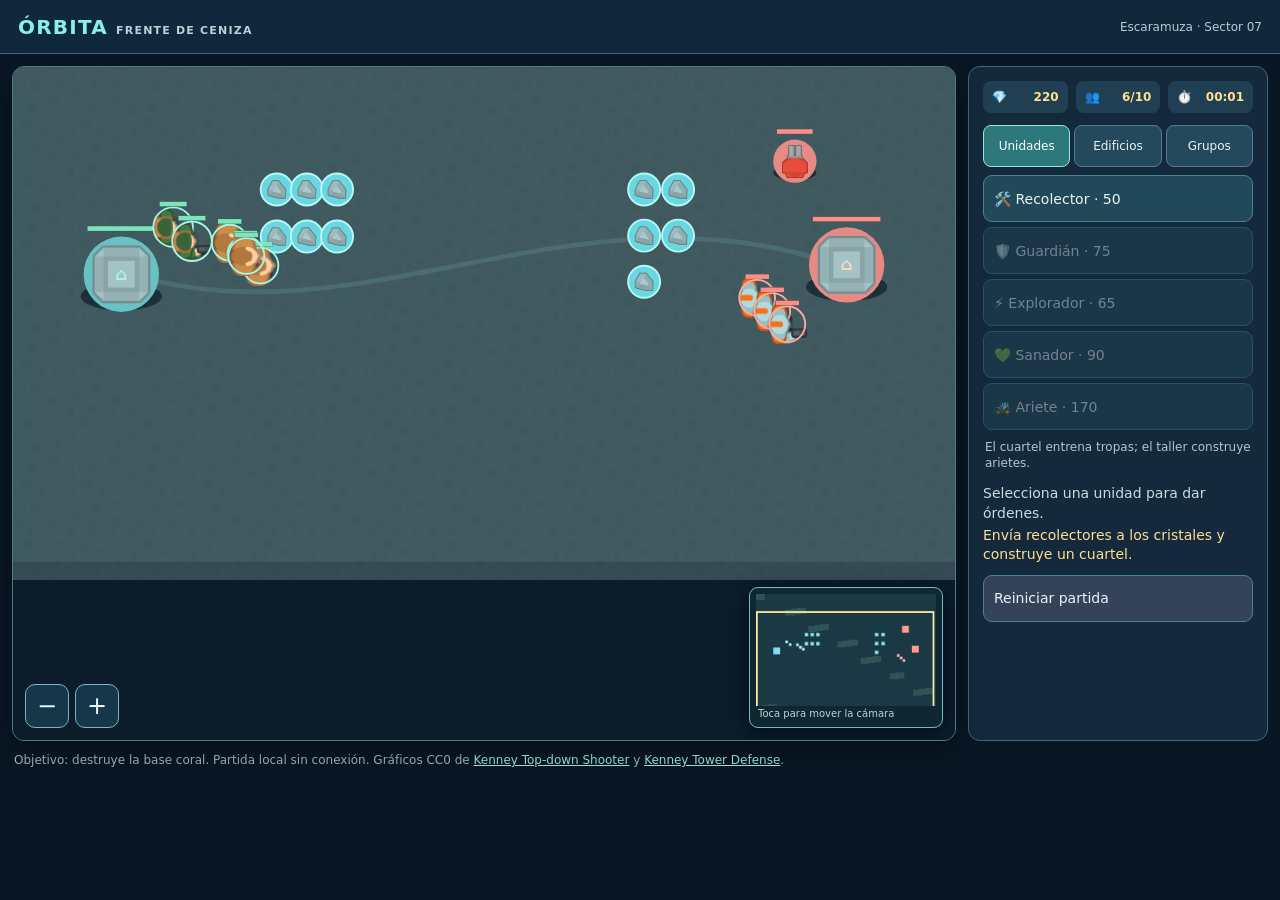
==== index.html @ 6a9ada76 "version 1" ====
<!doctype html>
<html lang="es"><meta charset="utf-8"><meta name="viewport" content="width=device-width,initial-scale=1">
<title>Órbita: frente de ceniza</title>
<style>
:root{--bg:#091725;--panel:#14293c;--line:#45677d;--cyan:#8aefe5;--gold:#f7d484}*{box-sizing:border-box}html,body{margin:0;min-height:100%;background:var(--bg);color:#e8f5f5;font:14px system-ui,sans-serif}button{font:inherit;color:inherit;cursor:pointer}header{height:54px;display:flex;align-items:center;justify-content:space-between;padding:0 18px;background:#10283b;border-bottom:1px solid #45677d}h1{margin:0;font-size:20px;letter-spacing:.06em;color:var(--cyan)}header span{font-size:12px;color:#b5ced4}.layout{display:grid;grid-template-columns:minmax(0,1fr) 300px;gap:12px;max-width:1500px;margin:auto;padding:12px}main{position:relative;min-width:0}.field{position:relative;height:min(75vh,720px);min-height:500px;overflow:hidden;background:#18323e;border:1px solid #52788a;border-radius:12px;box-shadow:0 10px 30px #0005}#game{display:block;width:100%;height:100%;touch-action:none;cursor:crosshair}.mapbar{position:absolute;right:12px;bottom:12px;background:#102735df;border:1px solid #75bac0;border-radius:9px;padding:6px;box-shadow:0 4px 20px #0008}.mapbar span{display:block;font-size:10px;color:#b6d8d8;padding:2px}#minimap{display:block;width:180px;height:112px;touch-action:none;cursor:pointer}.view-controls{position:absolute;left:12px;bottom:12px;display:flex;gap:6px}.view-controls button{width:44px;height:44px;border-radius:10px;background:#183b50db;border:1px solid #75b7c4;font-size:24px;line-height:1}.placement{position:absolute;top:12px;left:12px;right:12px;background:#163c4ae8;border:1px solid #90e7d3;border-radius:10px;padding:12px;display:flex;align-items:center;justify-content:space-between;gap:12px;z-index:2}.placement[hidden]{display:none}.placement button{min-height:42px;padding:0 14px;border-radius:8px;background:#6b3e4b;border:1px solid #e1a9ac}.control-panel{background:var(--panel);border:1px solid var(--line);border-radius:12px;padding:14px;min-width:0}.stats{display:flex;gap:8px}.stat{display:flex;flex:1;justify-content:space-between;gap:5px;background:#203f53;border-radius:8px;padding:9px;font-size:12px}.stat strong{color:#ffdf92}.tabs{display:flex;gap:4px;margin:12px 0 8px}.tabs button{flex:1;min-height:42px;border:1px solid #4d8094;border-radius:8px;background:#25495c;font-size:12px}.tabs button.active{background:#2d787a;color:#fff;border-color:#9ae7d7}.panel-list{display:grid;grid-template-columns:1fr;gap:5px}.panel-list[hidden]{display:none}.panel-list button,.extra-actions button{min-height:47px;text-align:left;border:1px solid #4c8391;border-radius:9px;background:#21495a;padding:8px 10px}.panel-list button:hover,.extra-actions button:hover{background:#326c76}.panel-list button:disabled{opacity:.44}.panel-list p{font-size:12px;color:#acc9d0;margin:4px 2px;line-height:1.35}.extra-actions{margin-top:10px}.extra-actions button{width:100%}#restart{background:#35435a}.readout{min-height:58px;margin-top:9px;color:#c5dce0;line-height:1.4}.readout p{margin:2px 0}#status{color:#ffde95}footer{max-width:1500px;margin:auto;padding:0 14px 18px;color:#9eb8c0;font-size:12px}a{color:#9eeadd}@media(max-width:800px){:root{--deck:clamp(260px,36dvh,320px)}header{height:48px;padding:0 10px}header span{display:none}h1{font-size:17px}.layout{display:block;padding:0}main{height:calc(100dvh - 48px - var(--deck));min-height:270px}.field{height:100%;min-height:0;border-radius:0}.mapbar{right:7px;bottom:7px;padding:3px}#minimap{width:116px;height:72px}.mapbar span{display:none}.view-controls{left:7px;bottom:7px}.view-controls button{width:46px;height:46px}.control-panel{position:fixed;z-index:5;bottom:0;left:0;right:0;height:var(--deck);overflow:auto;overscroll-behavior:contain;border-radius:12px 12px 0 0;padding:9px 10px 18px;box-shadow:0 -8px 26px #0008}.stats{gap:4px}.stat{padding:6px;font-size:11px}.tabs{margin:7px 0}.tabs button{min-height:44px}.panel-list{grid-template-columns:1fr 1fr;gap:5px}.panel-list button{min-height:48px;font-size:12px;padding:5px 7px}.panel-list p{grid-column:1/-1;margin:0}.readout{min-height:0;margin-top:5px;font-size:12px}#selected{display:none}.extra-actions{margin-top:5px}.extra-actions button{min-height:42px}.placement{top:7px;left:7px;right:7px;padding:8px;font-size:12px}footer{padding-bottom:calc(var(--deck) + 12px)}}
</style>
<header><h1>ÓRBITA <small style="font-size:11px;color:#b3d4d9">FRENTE DE CENIZA</small></h1><span>Escaramuza · Sector 07</span></header>
<div class="layout"><main><div class="field" id="field"><canvas id="game" aria-label="Campo de batalla"></canvas><div id="placement" class="placement" hidden><strong id="placementText">Elige una posición</strong><button id="cancelBuild">Cancelar</button></div><div class="mapbar"><canvas id="minimap" width="210" height="130" aria-label="Minimapa interactivo"></canvas><span>Toca para mover la cámara</span></div><div class="view-controls"><button id="zoomOut" aria-label="Alejar vista">−</button><button id="zoomIn" aria-label="Acercar vista">+</button></div></div></main><aside class="control-panel">
<div class="stats"><div class="stat"><span>💎</span><strong id="minerals">0</strong></div><div class="stat"><span>👥</span><strong id="supply">0/0</strong></div><div class="stat"><span>⏱️</span><strong id="clock">00:00</strong></div></div>
<div class="tabs"><button data-tab="units" class="active">Unidades</button><button data-tab="buildings">Edificios</button><button data-tab="groups">Grupos</button></div>
<div id="unitsPanel" class="panel-list"><button id="worker">🛠️ Recolector · 50</button><button id="soldier">🛡️ Guardián · 75</button><button id="scout">⚡ Explorador · 65</button><button id="medic">💚 Sanador · 90</button><button id="tank">🚜 Ariete · 170</button><p>El cuartel entrena tropas; el taller construye arietes.</p></div>
<div id="buildingsPanel" class="panel-list" hidden><button id="depot">📦 Depósito · 125</button><button id="barracks">🏠 Cuartel · 150</button><button id="workshop">⚙️ Taller · 200</button><button id="tower">🎯 Torreta · 140</button><button id="refinery">💎 Refinería · 175</button><p>Elige un edificio, mira la silueta y toca una zona verde del campo para construir.</p></div>
<div id="groupsPanel" class="panel-list" hidden><button id="allCombat">Seleccionar tropas</button><button id="allWorkers">Seleccionar recolectores</button><p id="instructions">Selecciona con clic y da órdenes con clic derecho. Arrastra para seleccionar varias unidades.</p></div>
<div class="readout"><p id="selected">Selecciona una unidad.</p><p id="status"></p></div><div class="extra-actions"><button id="restart">Reiniciar partida</button></div>
</aside></div><footer>Objetivo: destruye la base coral. Partida local sin conexión. Gráficos CC0 de <a href="https://kenney.nl/assets/top-down-shooter">Kenney Top-down Shooter</a> y <a href="https://kenney.nl/assets/tower-defense-top-down">Kenney Tower Defense</a>.</footer>
<script type="application/json" id="sprite-data">{"worker":"[data-uri]","soldier":"[data-uri]","scout":"[data-uri]","medic":"[data-uri]","raider":"[data-uri]","ground":"[data-uri]","ore":"[data-uri]","base":"[data-uri]","depot":"[data-uri]","barracks":"[data-uri]","workshop":"[data-uri]","refinery":"[data-uri]","tower":"[data-uri]","tank":"[data-uri]","towerRed":"[data-uri]"}</script>
<script>
(()=>{'use strict';
const c=document.querySelector('#game'),g=c.getContext('2d'),mini=document.querySelector('#minimap'),mg=mini.getContext('2d'),field=document.querySelector('#field'),W=1000,H=620,$=id=>document.getElementById(id);
const sprites={};for(const [k,url] of Object.entries(JSON.parse($('sprite-data').textContent))){let im=new Image();im.src=url;sprites[k]=im}const camera={x:0,y:0,zoom:1,dpr:1};let gesture=null,ghost=null;
const specs={worker:{name:'Recolector',hp:65,speed:68,range:12,damage:4,rate:.9,r:10,cost:50,pop:1},soldier:{name:'Guardián',hp:115,speed:58,range:96,damage:13,rate:.7,r:12,cost:75,pop:1,requires:'barracks'},scout:{name:'Explorador',hp:65,speed:105,range:63,damage:8,rate:.46,r:10,cost:65,pop:1,requires:'barracks'},medic:{name:'Sanador',hp:90,speed:62,range:0,damage:0,rate:.7,r:11,cost:90,pop:2,requires:'barracks'},tank:{name:'Ariete',hp:300,speed:37,range:124,damage:27,rate:1.3,r:16,cost:170,pop:3,requires:'workshop'},raider:{name:'Incursor',hp:85,speed:55,range:76,damage:10,rate:.9,r:10,pop:1}};
const plans={depot:{name:'Depósito',cost:125,hp:320,r:23},barracks:{name:'Cuartel',cost:150,hp:400,r:28},workshop:{name:'Taller',cost:200,hp:500,r:28,requires:'barracks'},tower:{name:'Torreta',cost:140,hp:290,r:19,requires:'barracks'},refinery:{name:'Refinería',cost:175,hp:340,r:23,requires:'barracks'},base:{name:'Base',cost:0,hp:950,r:36}};
let units,buildings,nodes,particles,selected,minerals,seconds,ended,mode,enemyTimer,last=0,drag=null,pointer=null,message='',messageUntil=0;
const rand=(a,b)=>a+Math.random()*(b-a),dist=(a,b)=>Math.hypot(a.x-b.x,a.y-b.y),clamp=(n,a,b)=>Math.max(a,Math.min(b,n));
function unit(type,team,x,y){let d=specs[type],u={type,team,x,y,hp:d.hp,max:d.hp,r:d.r,order:null,cool:0,carry:0,harvest:0};units.push(u);return u}
function building(type,team,x,y){let d=plans[type],b={type,team,x,y,r:d.r,hp:d.hp,max:d.hp,cool:0};buildings.push(b);return b}
function has(type){return buildings.some(b=>b.team==='blue'&&b.type===type)}
function say(s){message=s;messageUntil=seconds+4}
function supply(){return {used:units.filter(u=>u.team==='blue').reduce((n,u)=>n+specs[u.type].pop,0),max:10+buildings.filter(b=>b.team==='blue'&&b.type==='depot').length*6}}
function reset(){units=[];buildings=[];nodes=[];particles=[];selected=[];minerals=220;seconds=0;ended=false;mode='';enemyTimer=0;last=performance.now();message='Envía recolectores a los cristales y construye un cuartel.';messageUntil=7;camera.x=0;camera.y=95;ghost=null;setMode('');
building('base','blue',115,315);building('base','red',885,305);building('tower','red',830,195);
for(let i=0;i<6;i++)nodes.push({x:280+(i%3)*32,y:225+Math.floor(i/3)*50,amount:800});for(let i=0;i<5;i++)nodes.push({x:670+(i%2)*36,y:225+Math.floor(i/2)*49,amount:800});
for(let i=0;i<4;i++){let u=unit('worker','blue',165+i*14,355+i*10);u.order={kind:'harvest',node:nodes[i%3]}}
unit('soldier','blue',170,265);unit('soldier','blue',190,280);for(let i=0;i<3;i++)unit('raider','red',790+i*16,340+i*14);updateUI()}
function spawn(type){if(ended)return;let d=specs[type],s=supply(),base=buildings.find(b=>b.team==='blue'&&b.type==='base');if(!base){say('Necesitas una base.');return}if(d.requires&&!has(d.requires)){say('Antes necesitas un '+plans[d.requires].name.toLowerCase()+'.');return}if(minerals<d.cost){say('Minerales insuficientes.');return}if(s.used+d.pop>s.max){say('Faltan suministros: construye un depósito.');return}minerals-=d.cost;let source=type==='tank'?buildings.find(b=>b.team==='blue'&&b.type==='workshop'):type==='worker'?base:buildings.find(b=>b.team==='blue'&&b.type==='barracks');let u=unit(type,'blue',source.x+source.r+rand(15,32),source.y+rand(-26,26));u.order={kind:'move',x:source.x+80,y:source.y+rand(-50,50)};say(d.name+' listo.');updateUI()}
function updateUI(){let s=supply();$('minerals').textContent=Math.floor(minerals);$('supply').textContent=s.used+'/'+s.max;$('clock').textContent=String(Math.floor(seconds/60)).padStart(2,'0')+':'+String(Math.floor(seconds%60)).padStart(2,'0');$('selected').textContent=selected.length===1?specs[selected[0].type].name+' · '+Math.ceil(selected[0].hp)+' / '+selected[0].max+' PV':selected.length?selected.length+' unidades seleccionadas':'Selecciona una unidad para dar órdenes.';$('status').textContent=seconds<messageUntil?message:'';for(let t of ['worker','soldier','scout','medic','tank'])$(t).disabled=ended||!has(specs[t].requires||'base')||minerals<specs[t].cost||s.used+specs[t].pop>s.max;for(let t of ['depot','barracks','workshop','tower','refinery'])$(t).disabled=ended||minerals<plans[t].cost||!!(plans[t].requires&&!has(plans[t].requires))}
function move(u,x,y,stop,dt){let dx=x-u.x,dy=y-u.y,d=Math.hypot(dx,dy);if(d>stop){let step=Math.min(d-stop,specs[u.type].speed*dt);u.x=clamp(u.x+dx/d*step,u.r,W-u.r);u.y=clamp(u.y+dy/d*step,u.r,H-u.r)}return d<=stop+2}
function nearEnemy(o,r){return [...units,...buildings].filter(v=>v.team!==o.team&&v.hp>0&&dist(o,v)<r).sort((a,b)=>dist(o,a)-dist(o,b))[0]}
function beam(o,t,heal=false){particles.push({x:o.x,y:o.y,tx:t.x,ty:t.y,life:.2,team:o.team,heal})}
function fight(u,t,dt){let d=specs[u.type],range=d.range+t.r;if(dist(u,t)>range){move(u,t.x,t.y,range*.85,dt);return}if(u.cool<=0){t.hp-=d.damage*(u.type==='tank'&&t.type in plans?1.8:1);u.cool=d.rate;beam(u,t)}}
function tick(dt){seconds+=dt;enemyTimer+=dt;if(enemyTimer>8){enemyTimer=0;let base=buildings.find(b=>b.team==='red'&&b.type==='base');if(base){let u=unit('raider','red',base.x-53,base.y+rand(-28,28));u.order={kind:'attackMove',x:115,y:315}}}
for(let b of buildings){if(b.type!=='tower'||b.hp<=0)continue;b.cool-=dt;let t=nearEnemy(b,145);if(t&&b.cool<=0){t.hp-=16;b.cool=.85;beam(b,t)}}
for(let u of units){if(u.hp<=0)continue;u.cool=Math.max(0,u.cool-dt);let o=u.order;
if(u.type==='worker'&&u.team==='blue'&&o?.kind==='harvest'){let n=o.node,base=buildings.find(b=>b.team==='blue'&&b.type==='base');if(!base||n.amount<=0){u.order=null;continue}if(u.carry){if(move(u,base.x,base.y,base.r+8,dt)){minerals+=u.carry*(has('refinery')?1.5:1);u.carry=0}}else if(move(u,n.x,n.y,19,dt)){u.harvest+=dt;if(u.harvest>=1){u.carry=Math.min(12,n.amount);n.amount-=u.carry;u.harvest=0}}continue}
if(u.type==='medic'){let ally=[...units,...buildings].filter(v=>v.team===u.team&&v!==u&&v.hp>0&&v.hp<v.max&&dist(u,v)<90).sort((a,b)=>a.hp/a.max-b.hp/b.max)[0];if(ally&&u.cool<=0){ally.hp=Math.min(ally.max,ally.hp+15);u.cool=.7;beam(u,ally,true)}if(o?.kind==='move'||o?.kind==='attackMove'){if(move(u,o.x,o.y,3,dt))u.order=null}continue}
let target=o?.kind==='attack'&&o.target.hp>0?o.target:null;if(!target&&u.type!=='worker')target=nearEnemy(u,u.team==='red'?145:110);if(target){fight(u,target,dt);continue}if(o?.kind==='move'||o?.kind==='attackMove'){if(move(u,o.x,o.y,3,dt))u.order=null}}
units=units.filter(u=>u.hp>0);buildings=buildings.filter(b=>b.hp>0);selected=selected.filter(u=>u.hp>0);particles=particles.filter(p=>(p.life-=dt)>0);
let blue=has('base'),red=buildings.some(b=>b.team==='red'&&b.type==='base');if(!blue||!red){ended=true;say(red?'Derrota: tu base ha caído.':'¡Victoria! Has destruido la base enemiga.');messageUntil=Infinity}updateUI()}
function viewW(){return c.clientWidth/camera.zoom}function viewH(){return c.clientHeight/camera.zoom}
function clampCamera(){camera.x=clamp(camera.x,0,Math.max(0,W-viewW()));camera.y=clamp(camera.y,0,Math.max(0,H-viewH()))}
function focus(x,y){camera.x=x-viewW()/2;camera.y=y-viewH()/2;clampCamera()}
function resizeCanvas(){let r=c.getBoundingClientRect();camera.dpr=Math.min(window.devicePixelRatio||1,2);c.width=Math.max(1,Math.round(r.width*camera.dpr));c.height=Math.max(1,Math.round(r.height*camera.dpr));if(!camera.initialized){camera.zoom=matchMedia('(max-width:800px)').matches?1.16:Math.max(.86,Math.min(r.width/W,r.height/H));camera.initialized=true}clampCamera()}
function setZoom(value){let x=camera.x+viewW()/2,y=camera.y+viewH()/2;camera.zoom=clamp(value,.7,2);focus(x,y)}
function grid(){g.fillStyle='#19343b';g.fillRect(0,0,W,H);if(sprites.ground.complete&&sprites.ground.naturalWidth){g.globalAlpha=.35;for(let y=0;y<H;y+=64)for(let x=0;x<W;x+=64)g.drawImage(sprites.ground,x,y,64,64);g.globalAlpha=1}g.strokeStyle='#35606b55';g.lineWidth=1;for(let x=0;x<W;x+=64){g.beginPath();g.moveTo(x,0);g.lineTo(x,H);g.stroke()}for(let y=0;y<H;y+=64){g.beginPath();g.moveTo(0,y);g.lineTo(W,y);g.stroke()}g.strokeStyle='#79b8b533';g.lineWidth=5;g.beginPath();g.moveTo(125,315);g.bezierCurveTo(370,390,600,210,875,305);g.stroke()}
function bar(o,w){g.fillStyle='#071a22';g.fillRect(o.x-w/2,o.y-o.r-15,w,5);g.fillStyle=o.team==='blue'?'#7ce6b9':'#fa8e88';g.fillRect(o.x-w/2,o.y-o.r-15,w*clamp(o.hp/o.max,0,1),5)}
function sprite(key,x,y,w,h){let im=sprites[key];if(im&&im.complete&&im.naturalWidth){g.drawImage(im,x-w/2,y-h/2,w,h);return true}return false}
function drawBuilding(b){g.fillStyle='#091c26aa';g.beginPath();g.ellipse(b.x,b.y+b.r*.65,b.r*1.2,b.r*.42,0,0,Math.PI*2);g.fill();g.fillStyle=b.team==='blue'?'#68c2c4':'#e68a86';g.beginPath();g.arc(b.x,b.y,b.r+4,0,Math.PI*2);g.fill();sprite(b.type==='tower'&&b.team==='red'?'towerRed':b.type,b.x,b.y,b.r*2.1,b.r*2.1);g.fillStyle=b.team==='blue'?'#aaf5e7':'#ffd5c1';g.textAlign='center';g.textBaseline='middle';g.font='bold 18px system-ui';g.fillText(({base:'⌂',depot:'▣',barracks:'⚑',workshop:'⚙',tower:'',refinery:'◆'})[b.type],b.x,b.y+1);bar(b,b.r*2)}
function drawUnit(u){g.fillStyle='#06192599';g.beginPath();g.ellipse(u.x,u.y+u.r*.9,u.r*1.3,u.r*.5,0,0,Math.PI*2);g.fill();let size=u.type==='tank'?48:43;if(u.type==='tank')sprite('tank',u.x,u.y,size,size);else sprite(u.type,u.x,u.y,size,u.type==='soldier'?38:43);g.strokeStyle=selected.includes(u)?'#fff5a4':u.team==='blue'?'#a5f5e5':'#ffa99f';g.lineWidth=selected.includes(u)?3:2;g.beginPath();g.arc(u.x,u.y,u.r+9,0,Math.PI*2);g.stroke();if(u.carry){g.fillStyle='#9af8ff';g.fillRect(u.x-4,u.y-u.r-12,8,7)}bar(u,Math.max(25,u.r*2.4))}
function drawMini(){mg.fillStyle='#1b3944';mg.fillRect(0,0,210,130);mg.fillStyle='#2f5357';for(let i=0;i<20;i++)mg.fillRect((i*61)%210,(i*37)%130,10,7);for(let n of nodes){if(n.amount<=0)continue;mg.fillStyle='#86e5e8';mg.fillRect(n.x/W*210-2,n.y/H*130-2,4,4)}for(let b of buildings){mg.fillStyle=b.team==='blue'?'#80dcf5':'#ff9c90';mg.fillRect(b.x/W*210-4,b.y/H*130-4,8,8)}for(let u of units){mg.fillStyle=u.team==='blue'?'#b0edff':'#ffc0ad';mg.fillRect(u.x/W*210-1.5,u.y/H*130-1.5,3,3)}mg.strokeStyle='#fff0a0';mg.lineWidth=2;mg.strokeRect(camera.x/W*210+1,camera.y/H*130+1,Math.min(viewW()/W*210,208)-2,Math.min(viewH()/H*130,128)-2)}
function canPlace(type,p){let d=plans[type],base=buildings.find(b=>b.team==='blue'&&b.type==='base');return !!(base&&dist(base,p)<=300&&p.x>=d.r+8&&p.x<=W-d.r-8&&p.y>=d.r+8&&p.y<=H-d.r-8&&!buildings.some(b=>dist(b,p)<b.r+d.r+9)&&!nodes.some(n=>n.amount>0&&dist(n,p)<d.r+22))}
function draw(){g.setTransform(1,0,0,1,0,0);g.fillStyle='#0b1c2b';g.fillRect(0,0,c.width,c.height);let scale=camera.dpr*camera.zoom;g.setTransform(scale,0,0,scale,-camera.x*scale,-camera.y*scale);grid();for(let n of nodes){if(n.amount<=0)continue;g.fillStyle='#68d7e1';g.beginPath();g.arc(n.x,n.y,17,0,Math.PI*2);g.fill();sprite('ore',n.x,n.y,37,37);g.strokeStyle='#b7f9f7';g.lineWidth=2;g.stroke()}for(let b of buildings)drawBuilding(b);for(let u of units)drawUnit(u);for(let p of particles){g.strokeStyle=p.heal?'#adffb2':p.team==='blue'?'#b8f9ff':'#ffaf94';g.lineWidth=3;g.beginPath();g.moveTo(p.x,p.y);g.lineTo(p.tx,p.ty);g.stroke()}
if(drag&&pointer&&gesture?.type==='mouse'&&!mode){g.strokeStyle='#b9fff4';g.fillStyle='#74eddb25';g.lineWidth=1;let x=Math.min(drag.x,pointer.x),y=Math.min(drag.y,pointer.y),w=Math.abs(drag.x-pointer.x),h=Math.abs(drag.y-pointer.y);if(w>8&&h>8){g.fillRect(x,y,w,h);g.strokeRect(x,y,w,h)}}
if(mode&&ghost){let ok=canPlace(mode,ghost),d=plans[mode];g.strokeStyle=ok?'#9dffaf':'#ff988c';g.fillStyle=ok?'#65f49b55':'#ff676355';g.lineWidth=4;g.beginPath();g.arc(ghost.x,ghost.y,d.r+8,0,Math.PI*2);g.fill();g.stroke();g.globalAlpha=.75;sprite(mode,ghost.x,ghost.y,d.r*2.1,d.r*2.1);g.globalAlpha=1;g.fillStyle=ok?'#c5ffcd':'#ffd2c8';g.font='bold 16px system-ui';g.textAlign='center';g.fillText(ok?'TOCA PARA CONSTRUIR':'ZONA NO VÁLIDA',ghost.x,ghost.y-d.r-24);g.textAlign='left'}
if(ended){g.setTransform(1,0,0,1,0,0);g.fillStyle='#091723bd';g.fillRect(0,0,c.width,c.height);g.fillStyle='#fff';g.font='bold 36px system-ui';g.textAlign='center';g.fillText(buildings.some(b=>b.team==='red'&&b.type==='base')?'DERROTA':'VICTORIA',c.width/2,c.height/2);g.textAlign='left'}drawMini()}
function frame(now){let dt=Math.min((now-last)/1000,.05);last=now;if(!ended)tick(dt);draw();requestAnimationFrame(frame)}
function pos(e){let r=c.getBoundingClientRect();return{x:clamp((e.clientX-r.left)/camera.zoom+camera.x,0,W),y:clamp((e.clientY-r.top)/camera.zoom+camera.y,0,H)}}
function hit(p,touch=false){let pad=touch?Math.max(17,24/camera.zoom):5;return [...units,...buildings].filter(o=>dist(o,p)<o.r+pad).sort((a,b)=>(dist(a,p)-a.r*.35)-(dist(b,p)-b.r*.35))[0]}
function order(p,touch=false){if(ended||!selected.length)return;let t=hit(p,touch),n=nodes.filter(n=>n.amount>0&&dist(n,p)<(touch?28:20)).sort((a,b)=>dist(a,p)-dist(b,p))[0];for(let u of selected){if(n&&u.type==='worker')u.order={kind:'harvest',node:n};else if(t&&t.team==='red'&&u.type!=='medic')u.order={kind:'attack',target:t};else u.order={kind:'attackMove',x:p.x+rand(-10,10),y:p.y+rand(-10,10)}}say(n?'Recolectando minerales.':t?.team==='red'?'Objetivo marcado.':'Unidades en movimiento.')}
function setMode(type){mode=type;let box=$('placement');box.hidden=!type;if(type){$('placementText').textContent='Construir '+plans[type].name+' · toca una zona verde';let base=buildings.find(b=>b.team==='blue'&&b.type==='base');if(base){focus(base.x+45,base.y);ghost={x:base.x+100,y:base.y-100}}}else ghost=null}
function place(type,p){let d=plans[type];if(!canPlace(type,p)){ghost=p;say('Zona ocupada o demasiado lejos de la base. Busca el círculo verde.');return}if(minerals<d.cost||d.requires&&!has(d.requires)){say('Faltan recursos o un edificio previo.');setMode('');return}minerals-=d.cost;building(type,'blue',p.x,p.y);setMode('');say(d.name+' construido.');updateUI()}
function selectAt(p,e,touch){let t=hit(p,touch),resource=nodes.some(n=>n.amount>0&&dist(n,p)<28);if(touch&&selected.length&&(resource||t?.team==='red'))order(p,true);else if(t?.team==='blue'&&t.type in specs){selected=e.shiftKey?[...new Set([...selected,t])]:[t];say(specs[t.type].name+' seleccionado. Toca un destino para dar la orden.')}else if(touch&&selected.length)order(p,true);else selected=[]}
c.addEventListener('pointerdown',e=>{if(e.button!==0)return;c.setPointerCapture(e.pointerId);let p=pos(e);drag=p;pointer=p;gesture={type:e.pointerType,screenX:e.clientX,screenY:e.clientY,startX:e.clientX,startY:e.clientY,moved:false};if(mode)ghost=p});
c.addEventListener('pointermove',e=>{if(!gesture)return;if(mode){ghost=pos(e);return}let dx=e.clientX-gesture.screenX,dy=e.clientY-gesture.screenY;if(gesture.type!=='mouse'&&Math.hypot(e.clientX-gesture.startX,e.clientY-gesture.startY)>9){gesture.moved=true;camera.x-=dx/camera.zoom;camera.y-=dy/camera.zoom;clampCamera()}else pointer=pos(e);gesture.screenX=e.clientX;gesture.screenY=e.clientY});
c.addEventListener('pointerup',e=>{if(!gesture)return;let p=pos(e),size=drag?dist(drag,p):0;if(mode){ghost=p;if(!gesture.moved)place(mode,p)}else if(gesture.type==='mouse'&&size>8){let found=units.filter(u=>u.team==='blue'&&u.x>=Math.min(drag.x,p.x)&&u.x<=Math.max(drag.x,p.x)&&u.y>=Math.min(drag.y,p.y)&&u.y<=Math.max(drag.y,p.y));selected=e.shiftKey?[...new Set([...selected,...found])]:found}else if(!gesture.moved)selectAt(p,e,gesture.type!=='mouse');drag=null;pointer=null;gesture=null;updateUI()});
c.addEventListener('pointercancel',()=>{drag=null;pointer=null;gesture=null});c.addEventListener('contextmenu',e=>{e.preventDefault();order(pos(e))});window.addEventListener('keydown',e=>{if(e.key==='Escape'){setMode('');selected=[];updateUI()}});
mini.addEventListener('pointerdown',e=>{let r=mini.getBoundingClientRect();focus((e.clientX-r.left)/r.width*W,(e.clientY-r.top)/r.height*H);if(mode)ghost={x:camera.x+viewW()/2,y:camera.y+viewH()/2}});
for(let t of ['worker','soldier','scout','medic','tank'])$(t).onclick=()=>spawn(t);for(let t of ['depot','barracks','workshop','tower','refinery'])$(t).onclick=()=>{setMode(t);say('Toca una zona verde del campo para construir '+plans[t].name.toLowerCase()+'.')};$('restart').onclick=reset;$('cancelBuild').onclick=()=>{setMode('');say('Construcción cancelada.')};
$('zoomIn').onclick=()=>setZoom(camera.zoom*1.25);$('zoomOut').onclick=()=>setZoom(camera.zoom/1.25);
$('allCombat').onclick=()=>{selected=units.filter(u=>u.team==='blue'&&u.type!=='worker');say(selected.length+' tropas seleccionadas.');updateUI()};$('allWorkers').onclick=()=>{selected=units.filter(u=>u.team==='blue'&&u.type==='worker');say(selected.length+' recolectores seleccionados.');updateUI()};
for(let tab of document.querySelectorAll('[data-tab]'))tab.onclick=()=>{for(let other of document.querySelectorAll('[data-tab]'))other.classList.toggle('active',other===tab);for(let id of ['units','buildings','groups'])$(id+'Panel').hidden=id!==tab.dataset.tab};
if(matchMedia('(pointer:coarse)').matches)$('instructions').textContent='Toca una unidad y después un destino. Arrastra con un dedo para mover la cámara; toca el minimapa para saltar a otra zona. Construye tocando una zona verde.';
window.addEventListener('resize',resizeCanvas);resizeCanvas();
reset();requestAnimationFrame(frame)
})();
</script></html>
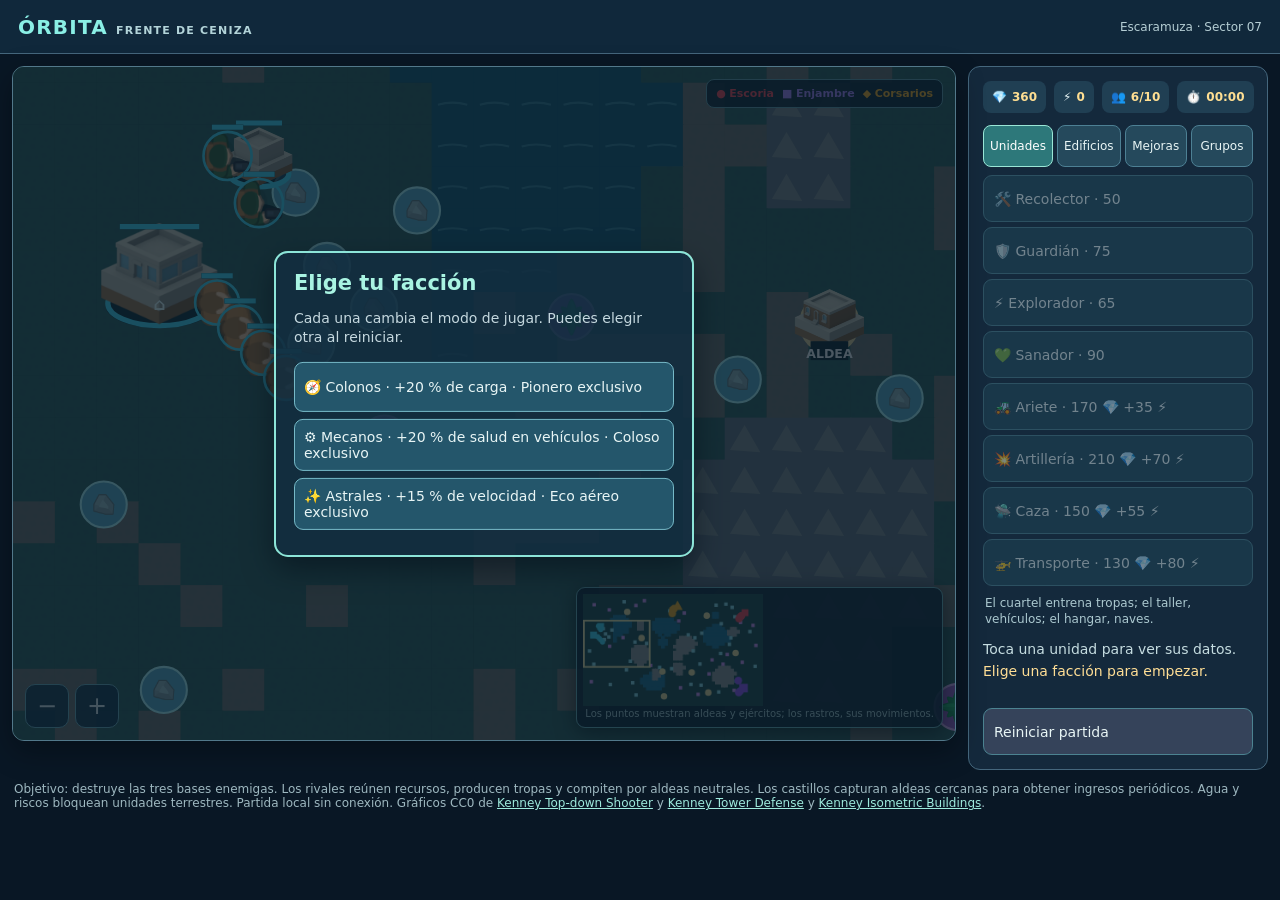
==== commit 3e260039: "version 2" ====
--- a/index.html
+++ b/index.html
@@ -2,84 +2,138 @@
 <html lang="es"><meta charset="utf-8"><meta name="viewport" content="width=device-width,initial-scale=1">
 <title>Órbita: frente de ceniza</title>
 <style>
-:root{--bg:#091725;--panel:#14293c;--line:#45677d;--cyan:#8aefe5;--gold:#f7d484}*{box-sizing:border-box}html,body{margin:0;min-height:100%;background:var(--bg);color:#e8f5f5;font:14px system-ui,sans-serif}button{font:inherit;color:inherit;cursor:pointer}header{height:54px;display:flex;align-items:center;justify-content:space-between;padding:0 18px;background:#10283b;border-bottom:1px solid #45677d}h1{margin:0;font-size:20px;letter-spacing:.06em;color:var(--cyan)}header span{font-size:12px;color:#b5ced4}.layout{display:grid;grid-template-columns:minmax(0,1fr) 300px;gap:12px;max-width:1500px;margin:auto;padding:12px}main{position:relative;min-width:0}.field{position:relative;height:min(75vh,720px);min-height:500px;overflow:hidden;background:#18323e;border:1px solid #52788a;border-radius:12px;box-shadow:0 10px 30px #0005}#game{display:block;width:100%;height:100%;touch-action:none;cursor:crosshair}.mapbar{position:absolute;right:12px;bottom:12px;background:#102735df;border:1px solid #75bac0;border-radius:9px;padding:6px;box-shadow:0 4px 20px #0008}.mapbar span{display:block;font-size:10px;color:#b6d8d8;padding:2px}#minimap{display:block;width:180px;height:112px;touch-action:none;cursor:pointer}.view-controls{position:absolute;left:12px;bottom:12px;display:flex;gap:6px}.view-controls button{width:44px;height:44px;border-radius:10px;background:#183b50db;border:1px solid #75b7c4;font-size:24px;line-height:1}.placement{position:absolute;top:12px;left:12px;right:12px;background:#163c4ae8;border:1px solid #90e7d3;border-radius:10px;padding:12px;display:flex;align-items:center;justify-content:space-between;gap:12px;z-index:2}.placement[hidden]{display:none}.placement button{min-height:42px;padding:0 14px;border-radius:8px;background:#6b3e4b;border:1px solid #e1a9ac}.control-panel{background:var(--panel);border:1px solid var(--line);border-radius:12px;padding:14px;min-width:0}.stats{display:flex;gap:8px}.stat{display:flex;flex:1;justify-content:space-between;gap:5px;background:#203f53;border-radius:8px;padding:9px;font-size:12px}.stat strong{color:#ffdf92}.tabs{display:flex;gap:4px;margin:12px 0 8px}.tabs button{flex:1;min-height:42px;border:1px solid #4d8094;border-radius:8px;background:#25495c;font-size:12px}.tabs button.active{background:#2d787a;color:#fff;border-color:#9ae7d7}.panel-list{display:grid;grid-template-columns:1fr;gap:5px}.panel-list[hidden]{display:none}.panel-list button,.extra-actions button{min-height:47px;text-align:left;border:1px solid #4c8391;border-radius:9px;background:#21495a;padding:8px 10px}.panel-list button:hover,.extra-actions button:hover{background:#326c76}.panel-list button:disabled{opacity:.44}.panel-list p{font-size:12px;color:#acc9d0;margin:4px 2px;line-height:1.35}.extra-actions{margin-top:10px}.extra-actions button{width:100%}#restart{background:#35435a}.readout{min-height:58px;margin-top:9px;color:#c5dce0;line-height:1.4}.readout p{margin:2px 0}#status{color:#ffde95}footer{max-width:1500px;margin:auto;padding:0 14px 18px;color:#9eb8c0;font-size:12px}a{color:#9eeadd}@media(max-width:800px){:root{--deck:clamp(260px,36dvh,320px)}header{height:48px;padding:0 10px}header span{display:none}h1{font-size:17px}.layout{display:block;padding:0}main{height:calc(100dvh - 48px - var(--deck));min-height:270px}.field{height:100%;min-height:0;border-radius:0}.mapbar{right:7px;bottom:7px;padding:3px}#minimap{width:116px;height:72px}.mapbar span{display:none}.view-controls{left:7px;bottom:7px}.view-controls button{width:46px;height:46px}.control-panel{position:fixed;z-index:5;bottom:0;left:0;right:0;height:var(--deck);overflow:auto;overscroll-behavior:contain;border-radius:12px 12px 0 0;padding:9px 10px 18px;box-shadow:0 -8px 26px #0008}.stats{gap:4px}.stat{padding:6px;font-size:11px}.tabs{margin:7px 0}.tabs button{min-height:44px}.panel-list{grid-template-columns:1fr 1fr;gap:5px}.panel-list button{min-height:48px;font-size:12px;padding:5px 7px}.panel-list p{grid-column:1/-1;margin:0}.readout{min-height:0;margin-top:5px;font-size:12px}#selected{display:none}.extra-actions{margin-top:5px}.extra-actions button{min-height:42px}.placement{top:7px;left:7px;right:7px;padding:8px;font-size:12px}footer{padding-bottom:calc(var(--deck) + 12px)}}
+:root{--bg:#091725;--panel:#14293c;--line:#45677d;--cyan:#8aefe5;--gold:#f7d484}*{box-sizing:border-box}html,body{margin:0;min-height:100%;background:var(--bg);color:#e8f5f5;font:14px system-ui,sans-serif}button{font:inherit;color:inherit;cursor:pointer}header{height:54px;display:flex;align-items:center;justify-content:space-between;padding:0 18px;background:#10283b;border-bottom:1px solid #45677d}h1{margin:0;font-size:20px;letter-spacing:.06em;color:var(--cyan)}header span{font-size:12px;color:#b5ced4}.layout{display:grid;grid-template-columns:minmax(0,1fr) 300px;gap:12px;max-width:1500px;margin:auto;padding:12px}main{position:relative;min-width:0}.field{position:relative;height:min(75vh,720px);min-height:500px;overflow:hidden;background:#18323e;border:1px solid #52788a;border-radius:12px;box-shadow:0 10px 30px #0005}#game{display:block;width:100%;height:100%;touch-action:none;cursor:crosshair}.mapbar{position:absolute;right:12px;bottom:12px;background:#102735df;border:1px solid #75bac0;border-radius:9px;padding:6px;box-shadow:0 4px 20px #0008}.mapbar span{display:block;font-size:10px;color:#b6d8d8;padding:2px}#minimap{display:block;width:180px;height:112px;touch-action:none;cursor:pointer}.view-controls{position:absolute;left:12px;bottom:12px;display:flex;gap:6px}.view-controls button{width:44px;height:44px;border-radius:10px;background:#183b50db;border:1px solid #75b7c4;font-size:24px;line-height:1}.placement{position:absolute;top:12px;left:12px;right:12px;background:#163c4ae8;border:1px solid #90e7d3;border-radius:10px;padding:12px;display:flex;align-items:center;justify-content:space-between;gap:12px;z-index:2}.placement[hidden]{display:none}.placement button{min-height:42px;padding:0 14px;border-radius:8px;background:#6b3e4b;border:1px solid #e1a9ac}.control-panel{background:var(--panel);border:1px solid var(--line);border-radius:12px;padding:14px;min-width:0}.stats{display:flex;gap:8px}.stat{display:flex;flex:1;justify-content:space-between;gap:5px;background:#203f53;border-radius:8px;padding:9px;font-size:12px}.stat strong{color:#ffdf92}.tabs{display:flex;gap:4px;margin:12px 0 8px}.tabs button{flex:1;min-height:42px;border:1px solid #4d8094;border-radius:8px;background:#25495c;font-size:12px}.tabs button.active{background:#2d787a;color:#fff;border-color:#9ae7d7}.panel-list{display:grid;grid-template-columns:1fr;gap:5px}.panel-list[hidden]{display:none}.panel-list button,.extra-actions button{min-height:47px;text-align:left;border:1px solid #4c8391;border-radius:9px;background:#21495a;padding:8px 10px}.panel-list button:hover,.extra-actions button:hover{background:#326c76}.panel-list button:disabled{opacity:.44}.panel-list p{font-size:12px;color:#acc9d0;margin:4px 2px;line-height:1.35}.extra-actions{margin-top:10px}.extra-actions button{width:100%}#restart{background:#35435a}.readout{min-height:58px;margin-top:9px;color:#c5dce0;line-height:1.4}.readout p{margin:2px 0}#status{color:#ffde95}footer{max-width:1500px;margin:auto;padding:0 14px 18px;color:#9eb8c0;font-size:12px}a{color:#9eeadd}@media(max-width:800px){:root{--deck:clamp(260px,36dvh,320px)}header{height:48px;padding:0 10px}header span{display:none}h1{font-size:17px}.layout{display:block;padding:0}main{height:calc(100dvh - 48px - var(--deck));min-height:270px}.field{height:100%;min-height:0;border-radius:0}.mapbar{right:7px;bottom:7px;padding:3px}#minimap{width:170px;height:106px}.mapbar span{display:none}.view-controls{left:7px;bottom:7px}.view-controls button{width:46px;height:46px}.control-panel{position:fixed;z-index:5;bottom:0;left:0;right:0;height:var(--deck);overflow:auto;overscroll-behavior:contain;border-radius:12px 12px 0 0;padding:9px 10px 18px;box-shadow:0 -8px 26px #0008}.stats{gap:4px}.stat{padding:6px;font-size:11px}.tabs{margin:7px 0}.tabs button{min-height:44px}.panel-list{grid-template-columns:1fr 1fr;gap:5px}.panel-list button{min-height:48px;font-size:12px;padding:5px 7px}.panel-list p{grid-column:1/-1;margin:0}.readout{min-height:0;margin-top:5px;font-size:12px}#selected{display:none}.extra-actions{margin-top:5px}.extra-actions button{min-height:42px}.placement{top:7px;left:7px;right:7px;padding:8px;font-size:12px}footer{padding-bottom:calc(var(--deck) + 12px)}}
+.faction-panel{position:absolute;z-index:4;left:50%;top:50%;transform:translate(-50%,-50%);width:min(92%,420px);padding:18px;background:#102b3df2;border:2px solid #8ce5d8;border-radius:14px;box-shadow:0 0 0 900px #061724b8,0 12px 30px #0009}.faction-panel[hidden]{display:none}.faction-panel h2{margin:0 0 8px;color:#a9f4e2}.faction-panel p{color:#c5d8df;line-height:1.4}.faction-panel button{display:block;width:100%;min-height:50px;padding:9px;margin:7px 0;background:#24566b;border:1px solid #76b9c7;border-radius:9px;text-align:left}.unit-stats{font-size:12px;color:#bde0e6;line-height:1.45}.unit-stats:empty{display:none}.unit-stats b{color:#fff0b0}.unit-stats .statline{display:flex;flex-wrap:wrap;gap:4px 10px}.panel-list button[hidden]{display:none}.panel-list button small{display:block;font-size:10px;color:#b8d3d8}@media(max-width:800px){.tabs button{font-size:11px;padding:3px}.stat{font-size:10px}.readout{max-height:85px;overflow:auto}.unit-stats{font-size:11px}}
+.enemy-legend{position:absolute;z-index:2;right:12px;top:12px;display:flex;gap:8px;padding:7px 9px;border:1px solid #6ca6af;border-radius:8px;background:#102735db;font-size:11px;pointer-events:none}.enemy-legend[hidden]{display:none}.enemy-legend span:nth-child(1){color:#ff4d58}.enemy-legend span:nth-child(2){color:#b48bff}.enemy-legend span:nth-child(3){color:#ffb526}@media(max-width:800px){.enemy-legend{right:6px;top:6px;display:grid;gap:1px;padding:5px;font-size:10px}}
 </style>
-<header><h1>ÓRBITA <small style="font-size:11px;color:#b3d4d9">FRENTE DE CENIZA</small></h1><span>Escaramuza · Sector 07</span></header>
-<div class="layout"><main><div class="field" id="field"><canvas id="game" aria-label="Campo de batalla"></canvas><div id="placement" class="placement" hidden><strong id="placementText">Elige una posición</strong><button id="cancelBuild">Cancelar</button></div><div class="mapbar"><canvas id="minimap" width="210" height="130" aria-label="Minimapa interactivo"></canvas><span>Toca para mover la cámara</span></div><div class="view-controls"><button id="zoomOut" aria-label="Alejar vista">−</button><button id="zoomIn" aria-label="Acercar vista">+</button></div></div></main><aside class="control-panel">
-<div class="stats"><div class="stat"><span>💎</span><strong id="minerals">0</strong></div><div class="stat"><span>👥</span><strong id="supply">0/0</strong></div><div class="stat"><span>⏱️</span><strong id="clock">00:00</strong></div></div>
-<div class="tabs"><button data-tab="units" class="active">Unidades</button><button data-tab="buildings">Edificios</button><button data-tab="groups">Grupos</button></div>
-<div id="unitsPanel" class="panel-list"><button id="worker">🛠️ Recolector · 50</button><button id="soldier">🛡️ Guardián · 75</button><button id="scout">⚡ Explorador · 65</button><button id="medic">💚 Sanador · 90</button><button id="tank">🚜 Ariete · 170</button><p>El cuartel entrena tropas; el taller construye arietes.</p></div>
-<div id="buildingsPanel" class="panel-list" hidden><button id="depot">📦 Depósito · 125</button><button id="barracks">🏠 Cuartel · 150</button><button id="workshop">⚙️ Taller · 200</button><button id="tower">🎯 Torreta · 140</button><button id="refinery">💎 Refinería · 175</button><p>Elige un edificio, mira la silueta y toca una zona verde del campo para construir.</p></div>
-<div id="groupsPanel" class="panel-list" hidden><button id="allCombat">Seleccionar tropas</button><button id="allWorkers">Seleccionar recolectores</button><p id="instructions">Selecciona con clic y da órdenes con clic derecho. Arrastra para seleccionar varias unidades.</p></div>
-<div class="readout"><p id="selected">Selecciona una unidad.</p><p id="status"></p></div><div class="extra-actions"><button id="restart">Reiniciar partida</button></div>
-</aside></div><footer>Objetivo: destruye la base coral. Partida local sin conexión. Gráficos CC0 de <a href="https://kenney.nl/assets/top-down-shooter">Kenney Top-down Shooter</a> y <a href="https://kenney.nl/assets/tower-defense-top-down">Kenney Tower Defense</a>.</footer>
-<script type="application/json" id="sprite-data">{"worker":"[data-uri]","soldier":"[data-uri]","scout":"[data-uri]","medic":"[data-uri]","raider":"[data-uri]","ground":"[data-uri]","ore":"[data-uri]","base":"[data-uri]","depot":"[data-uri]","barracks":"[data-uri]","workshop":"[data-uri]","refinery":"[data-uri]","tower":"[data-uri]","tank":"[data-uri]","towerRed":"[data-uri]"}</script>
+<header><h1>ÓRBITA <small style="font-size:11px;color:#b3d4d9">FRENTE DE CENIZA</small></h1><span id="factionName">Escaramuza · Sector 07</span></header>
+<div class="layout"><main><div class="field" id="field"><canvas id="game" aria-label="Campo de batalla"></canvas><div id="placement" class="placement" hidden><strong id="placementText">Elige una posición</strong><button id="cancelBuild">Cancelar</button></div><div class="mapbar"><canvas id="minimap" width="210" height="130" aria-label="Minimapa interactivo"></canvas><span>Los puntos muestran aldeas y ejércitos; los rastros, sus movimientos.</span></div><div id="enemyLegend" class="enemy-legend"><span>● <b>Escoria</b></span><span>■ <b>Enjambre</b></span><span>◆ <b>Corsarios</b></span></div><div id="factionPanel" class="faction-panel"><h2>Elige tu facción</h2><p>Cada una cambia el modo de jugar. Puedes elegir otra al reiniciar.</p><button data-faction="colonos">🧭 Colonos · +20 % de carga · Pionero exclusivo</button><button data-faction="mecanos">⚙️ Mecanos · +20 % de salud en vehículos · Coloso exclusivo</button><button data-faction="astrales">✨ Astrales · +15 % de velocidad · Eco aéreo exclusivo</button></div><div class="view-controls"><button id="zoomOut" aria-label="Alejar vista">−</button><button id="zoomIn" aria-label="Acercar vista">+</button></div></div></main><aside class="control-panel">
+<div class="stats"><div class="stat"><span>💎</span><strong id="minerals">0</strong></div><div class="stat"><span>⚡</span><strong id="plasma">0</strong></div><div class="stat"><span>👥</span><strong id="supply">0/0</strong></div><div class="stat"><span>⏱️</span><strong id="clock">00:00</strong></div></div>
+<div class="tabs"><button data-tab="units" class="active">Unidades</button><button data-tab="buildings">Edificios</button><button data-tab="research">Mejoras</button><button data-tab="groups">Grupos</button></div>
+<div id="unitsPanel" class="panel-list"><button id="worker">🛠️ Recolector · 50</button><button id="soldier">🛡️ Guardián · 75</button><button id="scout">⚡ Explorador · 65</button><button id="medic">💚 Sanador · 90</button><button id="tank">🚜 Ariete · 170 💎 +35 ⚡</button><button id="artillery">💥 Artillería · 210 💎 +70 ⚡</button><button id="ship">🛸 Caza · 150 💎 +55 ⚡</button><button id="transport">🚁 Transporte · 130 💎 +80 ⚡</button><button id="ranger" hidden>🧭 Pionero · 100 💎 +10 ⚡</button><button id="mech" hidden>⚙️ Coloso · 210 💎 +55 ⚡</button><button id="wraith" hidden>✨ Eco · 160 💎 +65 ⚡</button><p>El cuartel entrena tropas; el taller, vehículos; el hangar, naves.</p></div>
+<div id="buildingsPanel" class="panel-list" hidden><button id="depot">📦 Depósito · 125</button><button id="barracks">🏠 Cuartel · 150</button><button id="workshop">⚙️ Taller · vehículos · 200</button><button id="tower">🎯 Torreta · 140</button><button id="refinery">⚡ Refinería · permite extraer plasma · 140 💎</button><button id="lab">🔬 Laboratorio · 180 💎 +40 ⚡</button><button id="hangar">🛸 Hangar · 200 💎 +60 ⚡</button><button id="castle">🏰 Castillo · recursos y aldeas · 190 💎</button><p>La refinería permite a los recolectores sacar plasma morado: selecciónalos y toca un cristal morado. El taller construye arietes, artillería y el Coloso. El laboratorio compra mejoras. El castillo captura yacimientos a 255 unidades y aldeas neutrales a 280. Las tropas próximas refuerzan su influencia. Una aldea aliada entrega 10 minerales cada 8 segundos mientras mantengas un castillo cerca. El plasma necesita refinería.</p></div>
+<div id="researchPanel" class="panel-list" hidden><button id="upDamage">🎯 Armamento · nivel 0/3</button><button id="upArmor">🛡️ Blindaje · nivel 0/3</button><button id="upEngine">⚡ Motores · nivel 0/3</button><p>Requiere laboratorio. Las mejoras afectan a las unidades existentes y futuras.</p></div>
+<div id="groupsPanel" class="panel-list" hidden><button id="allCombat">Seleccionar tropas</button><button id="allWorkers">Seleccionar recolectores</button><button id="loadTransport">Cargar transporte cercano</button><button id="unloadTransport">Descargar transporte</button><p id="instructions">Selecciona con clic y da órdenes con clic derecho. Arrastra para seleccionar varias unidades.</p></div>
+<div class="readout"><p id="selected">Selecciona una unidad.</p><div id="unitStats" class="unit-stats"></div><p id="status"></p></div><div class="extra-actions"><button id="restart">Reiniciar partida</button></div>
+</aside></div><footer>Objetivo: destruye las tres bases enemigas. Los rivales reúnen recursos, producen tropas y compiten por aldeas neutrales. Los castillos capturan aldeas cercanas para obtener ingresos periódicos. Agua y riscos bloquean unidades terrestres. Partida local sin conexión. Gráficos CC0 de <a href="https://kenney.nl/assets/top-down-shooter">Kenney Top-down Shooter</a> y <a href="https://kenney.nl/assets/tower-defense-top-down">Kenney Tower Defense</a> y <a href="https://kenney.nl/assets/isometric-buildings">Kenney Isometric Buildings</a>.</footer>
+<script type="application/json" id="sprite-data">{"worker":"[data-uri]","soldier":"[data-uri]","scout":"[data-uri]","medic":"[data-uri]","raider":"[data-uri]","ground":"[data-uri]","ore":"[data-uri]","base":"[data-uri]","depot":"[data-uri]","barracks":"[data-uri]","workshop":"[data-uri]","refinery":"[data-uri]","tower":"[data-uri]","tank":"[data-uri]","towerRed":"[data-uri]","brute":"[data-uri]","drone":"[data-uri]","artillery":"[data-uri]","ship":"[data-uri]","transport":"[data-uri]","plasma":"[data-uri]","lab":"[data-uri]","hangar":"[data-uri]","ranger":"[data-uri]","mech":"[data-uri]","wraith":"[data-uri]","castle":"[data-uri]"}</script>
 <script>
 (()=>{'use strict';
-const c=document.querySelector('#game'),g=c.getContext('2d'),mini=document.querySelector('#minimap'),mg=mini.getContext('2d'),field=document.querySelector('#field'),W=1000,H=620,$=id=>document.getElementById(id);
-const sprites={};for(const [k,url] of Object.entries(JSON.parse($('sprite-data').textContent))){let im=new Image();im.src=url;sprites[k]=im}const camera={x:0,y:0,zoom:1,dpr:1};let gesture=null,ghost=null;
-const specs={worker:{name:'Recolector',hp:65,speed:68,range:12,damage:4,rate:.9,r:10,cost:50,pop:1},soldier:{name:'Guardián',hp:115,speed:58,range:96,damage:13,rate:.7,r:12,cost:75,pop:1,requires:'barracks'},scout:{name:'Explorador',hp:65,speed:105,range:63,damage:8,rate:.46,r:10,cost:65,pop:1,requires:'barracks'},medic:{name:'Sanador',hp:90,speed:62,range:0,damage:0,rate:.7,r:11,cost:90,pop:2,requires:'barracks'},tank:{name:'Ariete',hp:300,speed:37,range:124,damage:27,rate:1.3,r:16,cost:170,pop:3,requires:'workshop'},raider:{name:'Incursor',hp:85,speed:55,range:76,damage:10,rate:.9,r:10,pop:1}};
-const plans={depot:{name:'Depósito',cost:125,hp:320,r:23},barracks:{name:'Cuartel',cost:150,hp:400,r:28},workshop:{name:'Taller',cost:200,hp:500,r:28,requires:'barracks'},tower:{name:'Torreta',cost:140,hp:290,r:19,requires:'barracks'},refinery:{name:'Refinería',cost:175,hp:340,r:23,requires:'barracks'},base:{name:'Base',cost:0,hp:950,r:36}};
-let units,buildings,nodes,particles,selected,minerals,seconds,ended,mode,enemyTimer,last=0,drag=null,pointer=null,message='',messageUntil=0;
-const rand=(a,b)=>a+Math.random()*(b-a),dist=(a,b)=>Math.hypot(a.x-b.x,a.y-b.y),clamp=(n,a,b)=>Math.max(a,Math.min(b,n));
-function unit(type,team,x,y){let d=specs[type],u={type,team,x,y,hp:d.hp,max:d.hp,r:d.r,order:null,cool:0,carry:0,harvest:0};units.push(u);return u}
-function building(type,team,x,y){let d=plans[type],b={type,team,x,y,r:d.r,hp:d.hp,max:d.hp,cool:0};buildings.push(b);return b}
+const c=document.querySelector('#game'),g=c.getContext('2d'),mini=document.querySelector('#minimap'),mg=mini.getContext('2d'),$=id=>document.getElementById(id),W=2400,H=1500,T=40,COLS=W/T,ROWS=H/T;
+const sprites={};for(const [key,url] of Object.entries(JSON.parse($('sprite-data').textContent))){const image=new Image();image.src=url;sprites[key]=image}
+const miniTerrain=document.createElement('canvas');miniTerrain.width=210;miniTerrain.height=130;const terrainInk=miniTerrain.getContext('2d');const camera={x:0,y:0,zoom:1,dpr:1};let gesture=null,drag=null,pointer=null,ghost=null,mode='',faction='',seed=0,rng,terrain=[],units=[],buildings=[],nodes=[],particles=[],selected=[],ore=0,plasma=0,seconds=0,enemyTimer=0,aiTimer=0,trackTimer=0,aiBank={},aiTech={},aiPlans={},villages=[],ended=false,started=false,last=0,message='',messageUntil=0,lastUi=0;
+const color={blue:'#4ce4fb',red:'#ff4d58',violet:'#9e5bff',amber:'#ffb526'};const enemyName={red:'Escoria',violet:'Enjambre',amber:'Corsarios'};
+const spec={
+worker:{name:'Recolector',hp:70,speed:78,range:16,damage:4,rate:.9,r:11,ore:50,plasma:0,pop:1,kind:'ground'},
+soldier:{name:'Guardián',hp:130,speed:68,range:110,damage:15,rate:.72,r:13,ore:75,plasma:0,pop:1,kind:'ground',requires:'barracks',airAttack:true},
+scout:{name:'Explorador',hp:75,speed:116,range:75,damage:10,rate:.47,r:11,ore:65,plasma:0,pop:1,kind:'ground',requires:'barracks',airAttack:true},
+medic:{name:'Sanador',hp:95,speed:74,range:0,damage:0,rate:.75,r:12,ore:90,plasma:15,pop:2,kind:'ground',requires:'barracks'},
+tank:{name:'Ariete',hp:330,speed:48,range:145,damage:32,rate:1.2,r:17,ore:170,plasma:35,pop:3,kind:'vehicle',requires:'workshop'},
+artillery:{name:'Artillería',hp:155,speed:40,range:275,minRange:70,damage:48,rate:2.2,r:16,ore:210,plasma:70,pop:3,kind:'vehicle',requires:'workshop',splash:48},
+ship:{name:'Caza',hp:170,speed:128,range:130,damage:19,rate:.58,r:15,ore:150,plasma:55,pop:2,kind:'air',requires:'hangar',airAttack:true},
+transport:{name:'Transporte',hp:245,speed:106,range:0,damage:0,rate:1,r:18,ore:130,plasma:80,pop:2,kind:'air',requires:'hangar',capacity:4},
+ranger:{name:'Pionero',hp:100,speed:90,range:170,damage:16,rate:.8,r:12,ore:100,plasma:10,pop:2,kind:'ground',requires:'barracks',faction:'colonos',airAttack:true},
+mech:{name:'Coloso',hp:460,speed:43,range:145,damage:39,rate:1.25,r:19,ore:210,plasma:55,pop:4,kind:'vehicle',requires:'workshop',faction:'mecanos'},
+wraith:{name:'Eco',hp:125,speed:148,range:135,damage:17,rate:.55,r:14,ore:160,plasma:65,pop:2,kind:'air',requires:'hangar',faction:'astrales',airAttack:true},
+raider:{name:'Incursor',hp:100,speed:66,range:90,damage:11,rate:.88,r:12,ore:70,plasma:0,pop:1,kind:'ground',airAttack:true},
+brute:{name:'Demoledor',hp:215,speed:48,range:48,damage:25,rate:1.05,r:16,ore:105,plasma:0,pop:2,kind:'ground'},
+drone:{name:'Dron',hp:95,speed:115,range:105,damage:12,rate:.68,r:13,ore:100,plasma:25,pop:2,kind:'air',airAttack:true}};
+const plans={base:{name:'Núcleo',hp:1200,r:38,ore:0,plasma:0},depot:{name:'Depósito',hp:350,r:25,ore:125,plasma:0},barracks:{name:'Cuartel',hp:440,r:29,ore:150,plasma:0},refinery:{name:'Refinería',hp:340,r:25,ore:140,plasma:0},workshop:{name:'Taller',hp:540,r:30,ore:200,plasma:35,requires:'barracks'},tower:{name:'Torreta',hp:340,r:22,ore:140,plasma:0,requires:'barracks'},lab:{name:'Laboratorio',hp:400,r:27,ore:180,plasma:40,requires:'refinery'},hangar:{name:'Hangar',hp:510,r:31,ore:200,plasma:60,requires:'workshop'},castle:{name:'Castillo',hp:700,r:34,ore:190,plasma:0}};
+const role={worker:'Extrae minerales y plasma.',soldier:'Infantería capaz de atacar naves.',scout:'Reconocimiento y hostigamiento rápido.',medic:'Cura tropas y edificios cercanos.',tank:'Blindado eficaz contra edificios.',artillery:'Daño de área y alcance largo; vulnerable de cerca.',ship:'Nave de combate que atraviesa obstáculos.',transport:'Carga hasta 4 suministros de tropas terrestres.',ranger:'Tirador de largo alcance de los Colonos.',mech:'Blindado pesado de los Mecanos.',wraith:'Nave rápida de los Astrales.',raider:'Infantería enemiga.',brute:'Unidad pesada enemiga.',drone:'Nave enemiga.'};
+const research={damage:{name:'Armamento',ore:80,plasma:35,description:'+20 % daño por nivel'},armor:{name:'Blindaje',ore:90,plasma:45,description:'+15 % salud por nivel'},engine:{name:'Motores',ore:75,plasma:40,description:'+12 % velocidad por nivel'}};let upgrades={damage:0,armor:0,engine:0};
+const rand=(a,b)=>a+rng()*(b-a),dist=(a,b)=>Math.hypot(a.x-b.x,a.y-b.y),clamp=(n,a,b)=>Math.max(a,Math.min(b,n));
+function random(){let n=seed+=0x6d2b79f5;n=Math.imul(n^n>>>15,n|1);n^=n+Math.imul(n^n>>>7,n|61);return ((n^n>>>14)>>>0)/4294967296}
+function tile(x,y){let col=Math.floor(x/T),row=Math.floor(y/T);if(col<0||row<0||col>=COLS||row>=ROWS)return 'cliff';return terrain[row*COLS+col]}
+function walk(x,y){return tile(x,y)!=='water'&&tile(x,y)!=='cliff'}
+function generateMap(){terrain=[];let lakes=[{x:480,y:410,rx:145,ry:132,type:'water'},{x:1090,y:430,rx:180,ry:115,type:'water'},{x:760,y:810,rx:130,ry:140,type:'cliff'},{x:1360,y:670,rx:140,ry:115,type:'cliff'},{x:1770,y:560,rx:180,ry:145,type:'water'},{x:1880,y:1090,rx:155,ry:130,type:'cliff'},{x:930,y:1170,rx:175,ry:120,type:'water'}];for(let i=0;i<9;i++)lakes.push({x:400+rand(0,1700),y:150+rand(0,1200),rx:36+rand(0,45),ry:38+rand(0,50),type:i%2?'water':'cliff'});for(let row=0;row<ROWS;row++)for(let col=0;col<COLS;col++){let x=col*T+T/2,y=row*T+T/2,type=((col*7+row*13+Math.floor(rand(0,8)))%13<3)?'sand':'plain';for(let a of lakes){let noise=rand(-.11,.11);if(((x-a.x)/a.rx)**2+((y-a.y)/a.ry)**2<1+noise)type=a.type}if((x<390&&y>350&&y<780)||(x>1990&&((y<420)||(y>1080)))||(x>1080&&x<1430&&y<340))type='plain';terrain.push(type)}}
+function node(type,x,y,amount){let n={type,x,y,amount,owner:null,claimTeam:null,capture:0,bankTimer:0};nodes.push(n);return n}
+function placeResources(){nodes=[];let starters=[['ore',270,465],['ore',300,535],['ore',285,610],['ore',345,575],['plasma',355,700],['ore',2025,305],['ore',2040,1165],['ore',1155,225],['plasma',2100,380],['plasma',2015,1290],['plasma',1350,255]];for(let [type,x,y] of starters)node(type,x,y,850);let attempts=0;while(nodes.length<58&&attempts++<1600){let x=80+rand(0,W-160),y=80+rand(0,H-160),type=rng()<.32?'plasma':'ore';if(!walk(x,y)||nodes.some(n=>dist(n,{x,y})<85)||buildings.some(b=>dist(b,{x,y})<b.r+95)||!route({x:140,y:550},{x,y}).length)continue;node(type,x,y,450+Math.floor(rand(0,450)))}}
+function placeVillages(){villages=[];let sites=[[590,240],[780,590],[1020,1000],[1450,1050],[1650,290],[1980,790],[1080,1370],[1670,1320]];for(let [x,y] of sites){let found=null;for(let r of [0,55,100,150,200]){for(let k=0;k<16;k++){let p={x:x+Math.cos(k*Math.PI/8)*r,y:y+Math.sin(k*Math.PI/8)*r};if(p.x<70||p.y<70||p.x>W-70||p.y>H-70||!walk(p.x,p.y)||nodes.some(n=>dist(n,p)<65)||buildings.some(b=>dist(b,p)<b.r+55)||villages.some(v=>dist(v,p)<230)||!route({x:140,y:550},p).length)continue;found=p;break}if(found)break}if(found)villages.push({x:found.x,y:found.y,owner:null,claimTeam:null,capture:0,bankTimer:0,r:25})}}
+function building(type,team,x,y){let d=plans[type],b={type,team,x,y,r:d.r,hp:d.hp,max:d.hp,cool:0,queue:null,buildTime:0};buildings.push(b);return b}
+function stats(u){let d=spec[u.type],blue=u.team==='blue',levels=blue?upgrades:aiTech[u.team]||{armor:0,damage:0,engine:0},arm=levels.armor,atk=levels.damage,engine=levels.engine,vehicle=d.kind==='vehicle';return {hp:Math.round(d.hp*(1+.15*arm)*(blue&&faction==='mecanos'&&vehicle?1.2:1)),damage:Math.round(d.damage*(1+.2*atk)),speed:Math.round(d.speed*(1+.12*engine)*(blue&&faction==='astrales'?1.15:1)),range:d.range,rate:d.rate}}
+function unit(type,team,x,y){let d=spec[type],u={type,team,x,y,r:d.r,hp:d.hp,max:d.hp,cool:0,order:null,path:[],pathTarget:'',pathTime:0,carry:null,harvest:0,cargo:[],embarked:null,trail:[{x,y}]};let st=stats(u);u.hp=st.hp;u.max=st.hp;units.push(u);return u}
 function has(type){return buildings.some(b=>b.team==='blue'&&b.type===type)}
-function say(s){message=s;messageUntil=seconds+4}
-function supply(){return {used:units.filter(u=>u.team==='blue').reduce((n,u)=>n+specs[u.type].pop,0),max:10+buildings.filter(b=>b.team==='blue'&&b.type==='depot').length*6}}
-function reset(){units=[];buildings=[];nodes=[];particles=[];selected=[];minerals=220;seconds=0;ended=false;mode='';enemyTimer=0;last=performance.now();message='Envía recolectores a los cristales y construye un cuartel.';messageUntil=7;camera.x=0;camera.y=95;ghost=null;setMode('');
-building('base','blue',115,315);building('base','red',885,305);building('tower','red',830,195);
-for(let i=0;i<6;i++)nodes.push({x:280+(i%3)*32,y:225+Math.floor(i/3)*50,amount:800});for(let i=0;i<5;i++)nodes.push({x:670+(i%2)*36,y:225+Math.floor(i/2)*49,amount:800});
-for(let i=0;i<4;i++){let u=unit('worker','blue',165+i*14,355+i*10);u.order={kind:'harvest',node:nodes[i%3]}}
-unit('soldier','blue',170,265);unit('soldier','blue',190,280);for(let i=0;i<3;i++)unit('raider','red',790+i*16,340+i*14);updateUI()}
-function spawn(type){if(ended)return;let d=specs[type],s=supply(),base=buildings.find(b=>b.team==='blue'&&b.type==='base');if(!base){say('Necesitas una base.');return}if(d.requires&&!has(d.requires)){say('Antes necesitas un '+plans[d.requires].name.toLowerCase()+'.');return}if(minerals<d.cost){say('Minerales insuficientes.');return}if(s.used+d.pop>s.max){say('Faltan suministros: construye un depósito.');return}minerals-=d.cost;let source=type==='tank'?buildings.find(b=>b.team==='blue'&&b.type==='workshop'):type==='worker'?base:buildings.find(b=>b.team==='blue'&&b.type==='barracks');let u=unit(type,'blue',source.x+source.r+rand(15,32),source.y+rand(-26,26));u.order={kind:'move',x:source.x+80,y:source.y+rand(-50,50)};say(d.name+' listo.');updateUI()}
-function updateUI(){let s=supply();$('minerals').textContent=Math.floor(minerals);$('supply').textContent=s.used+'/'+s.max;$('clock').textContent=String(Math.floor(seconds/60)).padStart(2,'0')+':'+String(Math.floor(seconds%60)).padStart(2,'0');$('selected').textContent=selected.length===1?specs[selected[0].type].name+' · '+Math.ceil(selected[0].hp)+' / '+selected[0].max+' PV':selected.length?selected.length+' unidades seleccionadas':'Selecciona una unidad para dar órdenes.';$('status').textContent=seconds<messageUntil?message:'';for(let t of ['worker','soldier','scout','medic','tank'])$(t).disabled=ended||!has(specs[t].requires||'base')||minerals<specs[t].cost||s.used+specs[t].pop>s.max;for(let t of ['depot','barracks','workshop','tower','refinery'])$(t).disabled=ended||minerals<plans[t].cost||!!(plans[t].requires&&!has(plans[t].requires))}
-function move(u,x,y,stop,dt){let dx=x-u.x,dy=y-u.y,d=Math.hypot(dx,dy);if(d>stop){let step=Math.min(d-stop,specs[u.type].speed*dt);u.x=clamp(u.x+dx/d*step,u.r,W-u.r);u.y=clamp(u.y+dy/d*step,u.r,H-u.r)}return d<=stop+2}
-function nearEnemy(o,r){return [...units,...buildings].filter(v=>v.team!==o.team&&v.hp>0&&dist(o,v)<r).sort((a,b)=>dist(o,a)-dist(o,b))[0]}
-function beam(o,t,heal=false){particles.push({x:o.x,y:o.y,tx:t.x,ty:t.y,life:.2,team:o.team,heal})}
-function fight(u,t,dt){let d=specs[u.type],range=d.range+t.r;if(dist(u,t)>range){move(u,t.x,t.y,range*.85,dt);return}if(u.cool<=0){t.hp-=d.damage*(u.type==='tank'&&t.type in plans?1.8:1);u.cool=d.rate;beam(u,t)}}
-function tick(dt){seconds+=dt;enemyTimer+=dt;if(enemyTimer>8){enemyTimer=0;let base=buildings.find(b=>b.team==='red'&&b.type==='base');if(base){let u=unit('raider','red',base.x-53,base.y+rand(-28,28));u.order={kind:'attackMove',x:115,y:315}}}
-for(let b of buildings){if(b.type!=='tower'||b.hp<=0)continue;b.cool-=dt;let t=nearEnemy(b,145);if(t&&b.cool<=0){t.hp-=16;b.cool=.85;beam(b,t)}}
-for(let u of units){if(u.hp<=0)continue;u.cool=Math.max(0,u.cool-dt);let o=u.order;
-if(u.type==='worker'&&u.team==='blue'&&o?.kind==='harvest'){let n=o.node,base=buildings.find(b=>b.team==='blue'&&b.type==='base');if(!base||n.amount<=0){u.order=null;continue}if(u.carry){if(move(u,base.x,base.y,base.r+8,dt)){minerals+=u.carry*(has('refinery')?1.5:1);u.carry=0}}else if(move(u,n.x,n.y,19,dt)){u.harvest+=dt;if(u.harvest>=1){u.carry=Math.min(12,n.amount);n.amount-=u.carry;u.harvest=0}}continue}
-if(u.type==='medic'){let ally=[...units,...buildings].filter(v=>v.team===u.team&&v!==u&&v.hp>0&&v.hp<v.max&&dist(u,v)<90).sort((a,b)=>a.hp/a.max-b.hp/b.max)[0];if(ally&&u.cool<=0){ally.hp=Math.min(ally.max,ally.hp+15);u.cool=.7;beam(u,ally,true)}if(o?.kind==='move'||o?.kind==='attackMove'){if(move(u,o.x,o.y,3,dt))u.order=null}continue}
-let target=o?.kind==='attack'&&o.target.hp>0?o.target:null;if(!target&&u.type!=='worker')target=nearEnemy(u,u.team==='red'?145:110);if(target){fight(u,target,dt);continue}if(o?.kind==='move'||o?.kind==='attackMove'){if(move(u,o.x,o.y,3,dt))u.order=null}}
-units=units.filter(u=>u.hp>0);buildings=buildings.filter(b=>b.hp>0);selected=selected.filter(u=>u.hp>0);particles=particles.filter(p=>(p.life-=dt)>0);
-let blue=has('base'),red=buildings.some(b=>b.team==='red'&&b.type==='base');if(!blue||!red){ended=true;say(red?'Derrota: tu base ha caído.':'¡Victoria! Has destruido la base enemiga.');messageUntil=Infinity}updateUI()}
+function say(s){message=s;messageUntil=seconds+5;$('status').textContent=s}
+function supply(){return {used:units.filter(u=>u.team==='blue').reduce((sum,u)=>sum+(spec[u.type].pop||0),0),max:10+buildings.filter(b=>b.team==='blue'&&b.type==='depot').length*6}}
+function reset(){started=false;ended=false;units=[];buildings=[];nodes=[];villages=[];particles=[];selected=[];terrain=[];ore=360;plasma=0;seconds=0;enemyTimer=-28;aiTimer=0;trackTimer=0;aiBank={red:{ore:300,plasma:0},violet:{ore:300,plasma:0},amber:{ore:300,plasma:0}};aiTech={red:{damage:0,armor:0,engine:0},violet:{damage:0,armor:0,engine:0},amber:{damage:0,armor:0,engine:0}};aiPlans={red:{lastRaid:0},violet:{lastRaid:0},amber:{lastRaid:0}};lastUi=0;upgrades={damage:0,armor:0,engine:0};seed=Math.floor(Math.random()*999999999);rng=random;last=performance.now();mode='';ghost=null;$('placement').hidden=true;$('enemyLegend').hidden=false;$('factionPanel').hidden=false;$('factionName').textContent='Escaramuza · Sector 07';for(let type of ['ranger','mech','wraith'])$(type).hidden=true;generateMap();renderMiniTerrain();building('base','blue',140,550);building('tower','blue',235,435);building('base','red',2160,250);building('base','violet',2140,1260);building('base','amber',1260,155);placeResources();placeVillages();for(let team of ['red','violet','amber']){let base=buildings.find(b=>b.team===team&&b.type==='base');for(let i=0;i<2;i++){let w=unit('worker',team,base.x-47-i*17,base.y+42+i*16);aiBank[team].ore-=spec.worker.ore}}for(let i=0;i<4;i++){let u=unit('worker','blue',195+i*22,570+i*24);u.order={kind:'harvest',node:nodes[i%4]}}unit('soldier','blue',205,430);unit('soldier','blue',235,475);for(let [team,x,y,type] of [['red',2080,330,'raider'],['violet',2070,1160,'brute'],['amber',1190,260,'drone']])unit(type,team,x,y);faction='';camera.x=0;camera.y=345;clampCamera();say('Elige una facción para empezar.');updateUI()}
+function chooseFaction(value){faction=value;color.blue='#4ce4fb';started=true;$('factionPanel').hidden=true;$('factionName').textContent=({colonos:'Colonos',mecanos:'Mecanos',astrales:'Astrales'})[value]+' · Sector 07';for(let type of ['ranger','mech','wraith'])$(type).hidden=spec[type].faction!==value;for(let u of units.filter(u=>u.team==='blue')){let newMax=stats(u).hp;u.hp+=newMax-u.max;u.max=newMax}say('Facción '+$('factionName').textContent.split(' ·')[0]+' lista.');updateUI()}
+function costOK(d){return ore>=d.ore&&plasma>=(d.plasma||0)}
+function spend(d){ore-=d.ore;plasma-=d.plasma||0}
+function spawn(type){if(!started||ended)return;let d=spec[type],s=supply();if(d.faction&&d.faction!==faction){say('Esa unidad pertenece a otra facción.');return}if(d.requires&&!has(d.requires)){say('Necesitas '+plans[d.requires].name.toLowerCase()+'.');return}if(!costOK(d)){say('Faltan minerales o plasma.');return}if(s.used+d.pop>s.max){say('Faltan suministros. Construye depósitos.');return}let source=type==='worker'?buildings.find(b=>b.team==='blue'&&b.type==='base'):d.kind==='air'?buildings.find(b=>b.team==='blue'&&b.type==='hangar'):d.kind==='vehicle'?buildings.find(b=>b.team==='blue'&&b.type==='workshop'):buildings.find(b=>b.team==='blue'&&b.type==='barracks');if(!source){say('Falta el edificio de producción.');return}spend(d);let x=source.x+source.r+35,y=source.y+rand(-30,30);if(d.kind!=='air'&&!walk(x,y)){let found=false;for(let radius=source.r+35;radius<150&&!found;radius+=20)for(let i=0;i<16;i++){let a=i*Math.PI/8,px=source.x+Math.cos(a)*radius,py=source.y+Math.sin(a)*radius;if(walk(px,py)){x=px;y=py;found=true;break}}if(!found){say('No hay una salida terrestre junto al edificio.');return}}let u=unit(type,'blue',x,y);u.order={kind:'move',x:clamp(x+75,0,W),y};say(d.name+' listo.');updateUI()}
+function buyUpgrade(key){let d=research[key],level=upgrades[key];if(!has('lab')){say('Construye un laboratorio.');return}if(level>=3)return;let cost={ore:d.ore*(level+1),plasma:d.plasma*(level+1)};if(!costOK(cost)){say('Recursos insuficientes para la mejora.');return}spend(cost);upgrades[key]++;if(key==='armor')for(let u of units.filter(u=>u.team==='blue')){let newMax=stats(u).hp;u.hp+=newMax-u.max;u.max=newMax}say(d.name+' mejorado al nivel '+upgrades[key]+'.');updateUI()}
+function updateUI(){let s=supply();$('minerals').textContent=Math.floor(ore);$('plasma').textContent=Math.floor(plasma);$('supply').textContent=s.used+'/'+s.max;$('clock').textContent=String(Math.floor(seconds/60)).padStart(2,'0')+':'+String(Math.floor(seconds%60)).padStart(2,'0');let u=selected.length===1?selected[0]:null;$('selected').textContent=u?spec[u.type].name+' · '+Math.ceil(u.hp)+'/'+u.max+' PV':selected.length?selected.length+' unidades seleccionadas':'Toca una unidad para ver sus datos.';let st=u?stats(u):null;$('unitStats').innerHTML=u?'<div class="statline"><span>❤️ <b>'+Math.ceil(u.hp)+'/'+u.max+'</b></span><span>⚔️ <b>'+st.damage+'</b></span><span>🏃 <b>'+st.speed+'</b></span><span>🎯 <b>'+st.range+(spec[u.type].minRange?' (mín. '+spec[u.type].minRange+')':'')+'</b></span><span>⏱️ <b>'+st.rate+' s</b></span><span>🧭 '+(spec[u.type].kind==='air'?'Aérea':'Terrestre')+'</span>'+(u.type==='transport'?'<span>📦 '+u.cargo.length+'/4</span>':'')+'</div><div>'+role[u.type]+'</div><div>Mejoras: armamento '+upgrades.damage+' · blindaje '+upgrades.armor+' · motores '+upgrades.engine+'</div>':'';$('status').textContent=seconds<messageUntil?message:'';for(let type of ['worker','soldier','scout','medic','tank','artillery','ship','transport','ranger','mech','wraith']){let d=spec[type];$(type).disabled=!started||ended||!!(d.faction&&d.faction!==faction)||!!(d.requires&&!has(d.requires))||!costOK(d)||s.used+d.pop>s.max}for(let type of ['depot','barracks','refinery','workshop','tower','lab','hangar','castle']){let d=plans[type];$(type).disabled=!started||ended||!costOK(d)||!!(d.requires&&!has(d.requires))}for(let key of Object.keys(research)){let d=research[key],lv=upgrades[key],cost={ore:d.ore*(lv+1),plasma:d.plasma*(lv+1)};let btn=$('up'+key[0].toUpperCase()+key.slice(1));btn.innerHTML=d.name+' · nivel '+lv+'/3 <small>'+(lv===3?'Máximo':cost.ore+' 💎 + '+cost.plasma+' ⚡ · '+d.description)+'</small>';btn.disabled=!started||ended||!has('lab')||lv===3||!costOK(cost)}$('loadTransport').disabled=!selected.some(x=>x.type==='transport'||spec[x.type].kind!=='air');$('unloadTransport').disabled=!selected.some(x=>x.type==='transport'&&x.cargo.length)}
+// A* sobre celdas transitables. Las naves vuelan directamente.
+function route(from,to){let sx=clamp(Math.floor(from.x/T),0,COLS-1),sy=clamp(Math.floor(from.y/T),0,ROWS-1),gx=clamp(Math.floor(to.x/T),0,COLS-1),gy=clamp(Math.floor(to.y/T),0,ROWS-1);if(!walk(gx*T+20,gy*T+20)){let found=false;for(let r=1;r<8&&!found;r++)for(let dy=-r;dy<=r&&!found;dy++)for(let dx=-r;dx<=r;dx++){let xx=gx+dx,yy=gy+dy;if(xx>=0&&yy>=0&&xx<COLS&&yy<ROWS&&walk(xx*T+20,yy*T+20)){gx=xx;gy=yy;found=true;break}}if(!found)return []}let start=sy*COLS+sx,goal=gy*COLS+gx,open=[start],seen=new Set(),score=new Float64Array(COLS*ROWS).fill(Infinity),came=new Int32Array(COLS*ROWS).fill(-1);score[start]=0;let h=id=>Math.abs(id%COLS-gx)+Math.abs(Math.floor(id/COLS)-gy);while(open.length){open.sort((a,b)=>score[a]+h(a)-score[b]-h(b));let cur=open.shift();if(cur===goal){let points=[];while(cur!==start&&cur>=0){points.push({x:(cur%COLS+.5)*T,y:(Math.floor(cur/COLS)+.5)*T});cur=came[cur]}points.reverse();return points}if(seen.has(cur))continue;seen.add(cur);let x=cur%COLS,y=Math.floor(cur/COLS);for(let [dx,dy] of [[1,0],[-1,0],[0,1],[0,-1]]){let nx=x+dx,ny=y+dy,id=ny*COLS+nx;if(nx<0||ny<0||nx>=COLS||ny>=ROWS||!walk(nx*T+20,ny*T+20)||seen.has(id))continue;let next=score[cur]+1;if(next<score[id]){score[id]=next;came[id]=cur;open.push(id)}}}return []}
+function direct(u,x,y,stop,dt){let dx=x-u.x,dy=y-u.y,d=Math.hypot(dx,dy);if(d<=stop+2)return true;let step=Math.min(d-stop,stats(u).speed*dt);u.x=clamp(u.x+dx/d*step,u.r,W-u.r);u.y=clamp(u.y+dy/d*step,u.r,H-u.r);return false}
+function move(u,x,y,stop,dt){if(spec[u.type].kind==='air')return direct(u,x,y,stop,dt);if(dist(u,{x,y})<=stop+2)return true;if(Math.floor(u.x/T)===Math.floor(x/T)&&Math.floor(u.y/T)===Math.floor(y/T)&&walk(x,y))return direct(u,x,y,stop,dt);let goal=Math.floor(x/T)+Math.floor(y/T)*COLS;u.pathTime-=dt;if(u.pathTarget!==goal||u.pathTime<=0&&u.path.length===0){u.path=route(u,{x,y});u.pathTarget=goal;u.pathTime=1.1}if(!u.path.length)return false;let next=u.path[0];if(direct(u,next.x,next.y,3,dt))u.path.shift();return dist(u,{x,y})<=stop+2}
+function foe(a,b){return a.team!==b.team}
+function nearEnemy(o,range){return [...units,...buildings].filter(v=>v.hp>0&&!v.embarked&&foe(o,v)&&dist(o,v)<range&&(!spec[o.type]||spec[v.type]?.kind!=='air'||spec[o.type].airAttack)).sort((a,b)=>dist(o,a)-dist(o,b))[0]}
+function beam(o,t,heal=false){particles.push({x:o.x,y:o.y,tx:t.x,ty:t.y,life:.22,team:o.team,heal})}
+function fight(u,t,dt){let d=spec[u.type],st=stats(u),range=st.range+t.r;if(d.minRange&&dist(u,t)<d.minRange){u.order={kind:'move',x:clamp(u.x+(u.x-t.x)*.9,u.r,W-u.r),y:clamp(u.y+(u.y-t.y)*.9,u.r,H-u.r)};return}if(dist(u,t)>range){move(u,t.x,t.y,range*.8,dt);return}if(u.cool<=0){let dmg=st.damage*((u.type==='tank'||u.type==='mech')&&t.type in plans?1.6:1)*(u.type==='artillery'&&t.type in plans?1.4:1);t.hp-=dmg;if(d.splash)for(let other of units.filter(v=>v!==t&&v.hp>0&&foe(u,v)&&dist(v,t)<d.splash))other.hp-=dmg*.4;u.cool=d.rate;beam(u,t)}}
+function unload(ship){if(!ship||!ship.cargo.length)return false;let dropped=0;for(let passenger of [...ship.cargo]){let landing=null;for(let radius=30;radius<=115&&!landing;radius+=20)for(let i=0;i<12;i++){let a=i*Math.PI/6,p={x:ship.x+Math.cos(a)*radius,y:ship.y+Math.sin(a)*radius};if(walk(p.x,p.y)&&p.x>25&&p.y>25&&p.x<W-25&&p.y<H-25&&!buildings.some(b=>dist(b,p)<b.r+18)){landing=p;break}}if(!landing)break;passenger.x=landing.x;passenger.y=landing.y;passenger.embarked=null;passenger.order=null;passenger.path=[];ship.cargo.splice(ship.cargo.indexOf(passenger),1);dropped++}say(dropped?dropped+' unidades desembarcadas.':'Busca tierra firme para desembarcar.');return !!dropped}
+function board(u,ship){if(!ship||ship.hp<=0||ship.team!==u.team||ship.type!=='transport'||spec[u.type].kind==='air'||u.embarked)return false;let load=ship.cargo.reduce((n,p)=>n+(spec[p.type].pop||1),0),need=spec[u.type].pop||1;if(load+need>4)return false;if(dist(u,ship)>ship.r+30){u.order={kind:'board',target:ship};move(u,ship.x,ship.y,ship.r+15,.016);return true}u.embarked=ship;u.order=null;u.path=[];ship.cargo.push(u);selected=selected.filter(v=>v!==u);return true}
+function castlePower(b){return 1+Math.min(5,units.filter(u=>u.team===b.team&&!u.embarked&&dist(u,b)<115).length)*.22}
+function updateClaims(dt){for(let n of nodes){if(n.amount<=0)continue;let scores={};for(let b of buildings.filter(b=>b.type==='castle'&&b.hp>0&&!b.buildTime&&dist(b,n)<255))scores[b.team]=(scores[b.team]||0)+castlePower(b);let ranked=Object.entries(scores).sort((a,b)=>b[1]-a[1]);if(ranked.length&&(!ranked[1]||ranked[0][1]>ranked[1][1]+.12)){let team=ranked[0][0];if(team!==n.owner){if(n.claimTeam!==team){n.claimTeam=team;n.capture=0}n.capture+=dt*(2.1+ranked[0][1]*.7);if(n.capture>=100){n.owner=team;n.claimTeam=null;n.capture=0;if(team==='blue')say('Yacimiento de '+(n.type==='plasma'?'plasma':'minerales')+' capturado.')}}else{n.claimTeam=null;n.capture=0}}else if(n.claimTeam)n.capture=Math.max(0,n.capture-dt*3);
+if(n.owner&&scores[n.owner]&&n.amount>0&&(n.owner!=='blue'||n.type!=='plasma'||has('refinery'))){n.bankTimer+=dt;if(n.bankTimer>=6){n.bankTimer-=6;let amount=Math.min(n.amount,n.type==='plasma'?4:7);n.amount-=amount;if(n.owner==='blue'){if(n.type==='plasma')plasma+=amount;else ore+=amount}else aiBank[n.owner][n.type]+=amount}}}}
+// La IA usa los mismos costes de unidades y edificios; los recursos salen de minas y trabajadores.
+function updateVillages(dt){for(let v of villages){let scores={};for(let b of buildings){if(b.type!=='castle'||b.hp<=0||b.buildTime||dist(b,v)>=280)continue;scores[b.team]=(scores[b.team]||0)+castlePower(b)}let ranked=Object.entries(scores).sort((a,b)=>b[1]-a[1]);if(ranked.length&&(!ranked[1]||ranked[0][1]>ranked[1][1]+.15)){let team=ranked[0][0];if(v.owner!==team){if(v.claimTeam!==team){v.claimTeam=team;v.capture=0}v.capture+=dt*(2+ranked[0][1]*.75);if(v.capture>=100){v.owner=team;v.claimTeam=null;v.capture=0;if(team==='blue')say('Aldea aliada: +10 minerales cada 8 segundos.')}}else{v.claimTeam=null;v.capture=0}}else if(v.claimTeam)v.capture=Math.max(0,v.capture-dt*3);if(v.owner&&scores[v.owner]){v.bankTimer+=dt;while(v.bankTimer>=8){v.bankTimer-=8;if(v.owner==='blue')ore+=10;else aiBank[v.owner].ore+=10}}}}
+function aiSpend(team,item){let bank=aiBank[team];if(bank.ore<(item.ore||0)||bank.plasma<(item.plasma||0))return false;bank.ore-=item.ore||0;bank.plasma-=item.plasma||0;return true}
+function aiStructure(team,type,target){let d=plans[type],bases=buildings.filter(b=>b.team===team&&b.hp>0&&(b.type==='base'||b.type==='castle')&&!b.buildTime);if(!bases.length||aiBank[team].ore<d.ore||aiBank[team].plasma<d.plasma)return false;let spots=[];if(target){for(let radius of [70,100,140,180])for(let k=0;k<16;k++){let a=k*Math.PI/8;spots.push({x:target.x+Math.cos(a)*radius,y:target.y+Math.sin(a)*radius})}}else for(let base of bases)for(let radius of [100,155,210])for(let k=0;k<16;k++){let a=k*Math.PI/8;spots.push({x:base.x+Math.cos(a)*radius,y:base.y+Math.sin(a)*radius})}
+for(let pos of spots){if(!canPlace(type,pos,team))continue;if(type==='castle'&&target&&dist(pos,target)>(target.amount===undefined?280:255))continue;let builder=units.filter(u=>u.team===team&&u.type==='worker'&&u.hp>0&&u.order?.kind!=='build').sort((a,b)=>dist(a,pos)-dist(b,pos))[0];if(!builder||!aiSpend(team,d))return false;let b=building(type,team,pos.x,pos.y);b.buildTime=type==='castle'?24:type==='tower'?15:20;b.hp=Math.round(b.max*.45);b.builder=builder;builder.order={kind:'build',target:b};return true}return false}
+function aiQueue(team,type){let d=spec[type],workers=type==='worker',air=d.kind==='air',vehicle=d.kind==='vehicle',source=buildings.find(b=>b.team===team&&!b.buildTime&&!b.queue&&b.type===(workers?'base':air?'hangar':vehicle?'workshop':'barracks'));if(!source||!aiSpend(team,d))return false;source.queue={type,time:workers?10:air?22:vehicle?20:13};return true}
+function aiProduction(dt){for(let b of buildings){if(b.team==='blue')continue;if(b.buildTime>0){if(!b.builder||b.builder.hp<=0||b.builder.order?.kind!=='build'||b.builder.order.target!==b){b.builder=units.filter(u=>u.team===b.team&&u.type==='worker'&&u.hp>0&&u.order?.kind!=='build'&&!nearEnemy(u,105)).sort((a,z)=>dist(a,b)-dist(z,b))[0];if(b.builder)b.builder.order={kind:'build',target:b}}if(b.builder&&dist(b.builder,b)<b.r+30){b.buildTime=Math.max(0,b.buildTime-dt);if(!b.buildTime){b.hp=b.max;b.builder.order=null;b.builder=null}}continue}if(!b.queue)continue;b.queue.time-=dt;if(b.queue.time>0)continue;let type=b.queue.type,d=spec[type];let place=null;for(let radius of [b.r+35,b.r+55,b.r+80,b.r+110]){for(let k=0;k<12;k++){let a=k*Math.PI/6,p={x:b.x+Math.cos(a)*radius,y:b.y+Math.sin(a)*radius};if((d.kind==='air'||walk(p.x,p.y))&&p.x>20&&p.y>20&&p.x<W-20&&p.y<H-20){place=p;break}}if(place)break}if(!place)continue;let u=unit(type,b.team,place.x,place.y);if(type!=='worker')u.order={kind:'move',x:b.x+60,y:b.y+50};b.queue=null}}
+function aiManageWorkers(team){let workers=units.filter(u=>u.team===team&&u.type==='worker'&&u.hp>0);let home=buildings.find(b=>b.team===team&&b.type==='base');if(!home)return;for(let w of workers){let threat=nearEnemy(w,105);if(w.order?.kind==='build'&&!threat)continue;if(threat){w.order={kind:'move',x:home.x,y:home.y};continue}if(w.order?.kind==='harvest'&&w.order.node.amount>0&&(!w.order.node.owner||w.order.node.owner===team)&&!(buildings.some(b=>b.team===team&&b.type==='refinery'&&!b.buildTime)&&aiBank[team].plasma<65&&w.order.node.type==='ore'&&workers.indexOf(w)===0&&!w.carry))continue;if(w.carry){w.order={kind:'harvest',node:nodes.find(n=>n.amount>0&&(!n.owner||n.owner===team))};continue}let bank=aiBank[team],wantsPlasma=workers.indexOf(w)===0&&buildings.some(b=>b.team===team&&b.type==='refinery'&&!b.buildTime)&&bank.plasma<90;let options=nodes.filter(n=>n.amount>0&&(!n.owner||n.owner===team)&&(!wantsPlasma||n.type==='plasma')&&(!n.type.includes('plasma')||buildings.some(b=>b.team===team&&b.type==='refinery'&&!b.buildTime))&&dist(n,home)<650&&walk(n.x,n.y));options.sort((a,b)=>dist(w,a)-dist(w,b)+(a.type==='ore'&&bank.ore<130?-120:0)-(b.type==='ore'&&bank.ore<130?-120:0));if(options.length)w.order={kind:'harvest',node:options[0]}}}
+function aiThink(team){let base=buildings.find(b=>b.team===team&&b.type==='base');if(!base)return;aiManageWorkers(team);let own=buildings.filter(b=>b.team===team),active=own.filter(b=>!b.buildTime),troops=units.filter(u=>u.team===team&&u.type!=='worker'),workers=units.filter(u=>u.team===team&&u.type==='worker'),enemies=[...units,...buildings].filter(o=>o.team!==team&&o.hp>0&&dist(o,base)<310);if(workers.length+own.filter(b=>b.queue?.type==='worker').length<3&&aiBank[team].ore>=spec.worker.ore+55)aiQueue(team,'worker');if(!own.some(b=>b.type==='barracks')){aiStructure(team,'barracks');return}
+if(enemies.length>1&&own.filter(b=>b.type==='tower').length<2&&aiStructure(team,'tower',base))return;
+if(!own.some(b=>b.type==='refinery')){if(aiBank[team].ore>=plans.refinery.ore+35)aiStructure(team,'refinery');return}
+let village=villages.filter(v=>v.owner!==team&&dist(v,base)<800&&own.every(b=>b.type!=='castle'||dist(b,v)>270)).sort((a,b)=>dist(a,base)-dist(b,base))[0];if(village&&own.filter(b=>b.type==='castle').length<2){if(aiBank[team].ore>=plans.castle.ore+30&&aiStructure(team,'castle',village))return;if(aiBank[team].ore<plans.castle.ore+30&&troops.length>=2)return}let nearest=nodes.filter(n=>n.amount>100&&n.owner!==team&&dist(n,base)<750&&own.every(b=>b.type!=='castle'||dist(b,n)>220)).sort((a,b)=>dist(a,base)-dist(b,base))[0];if(nearest&&own.filter(b=>b.type==='castle').length<2&&aiBank[team].ore>=plans.castle.ore+60&&aiStructure(team,'castle',nearest))return;
+if(!own.some(b=>b.type==='workshop')&&aiBank[team].ore>=plans.workshop.ore+40&&aiBank[team].plasma>=plans.workshop.plasma+15){aiStructure(team,'workshop');return}
+if(team==='amber'&&!own.some(b=>b.type==='hangar')&&aiBank[team].ore>=plans.hangar.ore+40&&aiBank[team].plasma>=plans.hangar.plasma+15){aiStructure(team,'hangar');return}
+if(own.some(b=>b.type==='lab'&&!b.buildTime)){let levels=aiTech[team],key=levels.damage<=levels.armor?'damage':'armor',d=research[key],cost={ore:d.ore*(levels[key]+1),plasma:d.plasma*(levels[key]+1)};if(levels[key]<2&&aiSpend(team,cost)){levels[key]++;if(key==='armor')for(let u of units.filter(u=>u.team===team)){let hp=stats(u).hp;u.hp+=hp-u.max;u.max=hp}return}}else if(!own.some(b=>b.type==='lab')&&aiBank[team].ore>=plans.lab.ore+180&&aiBank[team].plasma>=plans.lab.plasma+65){aiStructure(team,'lab');return}
+let cap=12+own.filter(b=>b.type==='depot'&&!b.buildTime).length*6,used=units.filter(u=>u.team===team).reduce((n,u)=>n+(spec[u.type].pop||1),0)+own.reduce((n,b)=>n+(b.queue?spec[b.queue.type].pop||1:0),0);if(used>=cap-2&&own.filter(b=>b.type==='depot').length<2){aiStructure(team,'depot');return}if(troops.length>=12||used>=cap)return;
+let choices=team==='red'?['raider','raider','scout','tank']:team==='violet'?['brute','soldier','brute','artillery']:['drone','raider','scout','ship'],type=choices[Math.floor(seconds/9+troops.length)%choices.length];if(type==='drone'&&!active.some(b=>b.type==='hangar'))type='raider';if((type==='ship'&&!active.some(b=>b.type==='hangar'))||(type==='tank'||type==='artillery')&&!active.some(b=>b.type==='workshop'))type=team==='violet'?'brute':'raider';if(used+spec[type].pop<=cap&&!aiQueue(team,type)&&type!=='raider')aiQueue(team,team==='violet'?'brute':'raider')}
+function aiOrders(team){let base=buildings.find(b=>b.team===team&&b.type==='base');if(!base)return;let army=units.filter(u=>u.team===team&&u.type!=='worker'&&!u.embarked),danger=[...units,...buildings].filter(o=>o.team!==team&&o.hp>0&&dist(o,base)<330);if(danger.length){let target=danger.sort((a,b)=>dist(a,base)-dist(b,base))[0];for(let u of army)if(dist(u,base)<400)u.order={kind:'attackMove',x:target.x,y:target.y};return}let plan=aiPlans[team];if(army.length>=3&&seconds-plan.lastRaid>72){let rivals=buildings.filter(b=>b.team!==team&&b.team!=='blue'&&b.hp>0&&(b.type==='base'||b.type==='castle')),blue=buildings.find(b=>b.team==='blue'&&b.type==='base'),targets=seconds<170?rivals:[...rivals,...(blue?[blue]:[])];targets.sort((a,b)=>dist(base,a)-dist(base,b));let target=targets[0]||blue;if(target){let squad=army.filter(u=>!u.order||u.order.kind==='move'||dist(u,base)<330).slice(0,6);if(squad.length>=3){for(let u of squad)u.order={kind:'attackMove',x:target.x,y:target.y};plan.lastRaid=seconds}}}}
+function tick(dt){seconds+=dt;aiTimer+=dt;trackTimer+=dt;if(trackTimer>=.55){trackTimer=0;for(let u of units){if(u.embarked)continue;u.trail.push({x:u.x,y:u.y});if(u.trail.length>7)u.trail.shift()}}updateClaims(dt);updateVillages(dt);aiProduction(dt);if(aiTimer>=8){aiTimer=0;for(let team of ['red','violet','amber']){aiThink(team);aiOrders(team)}}
+for(let b of buildings){if(b.type!=='tower'||b.hp<=0||b.buildTime)continue;b.cool-=dt;let t=nearEnemy(b,170);if(t&&b.cool<=0){t.hp-=18;b.cool=.8;beam(b,t)}}
+for(let u of units){if(u.hp<=0||u.embarked)continue;u.cool=Math.max(0,u.cool-dt);let o=u.order;if(u.type==='worker'&&o?.kind==='build'){if(o.target.hp>0&&o.target.buildTime>0)move(u,o.target.x,o.target.y,o.target.r+20,dt);else u.order=null;continue}if(o?.kind==='board'){if(!board(u,o.target))u.order=null;continue}
+if(u.type==='worker'&&o?.kind==='harvest'){let n=o.node,home=buildings.filter(b=>b.team===u.team&&(b.type==='base'||b.type==='castle')&&!b.buildTime).sort((a,b)=>dist(u,a)-dist(u,b))[0],refinery=buildings.some(b=>b.team===u.team&&b.type==='refinery'&&!b.buildTime);if(!home||!n||(!u.carry&&n.amount<=0)||(!u.carry&&n.owner&&n.owner!==u.team)||(!u.carry&&n.type==='plasma'&&!refinery)){u.order=null;continue}if(u.carry){if(move(u,home.x,home.y,home.r+20,dt)){let amount=u.carry.amount,bank=u.team==='blue'?null:aiBank[u.team];if(bank)bank[u.carry.type]+=amount;else if(u.carry.type==='ore')ore+=amount;else plasma+=amount;u.carry=null}}else if(move(u,n.x,n.y,23,dt)){u.harvest+=dt;if(u.harvest>=.9){u.carry={type:n.type,amount:Math.min(n.type==='plasma'?8:12,n.amount)*(u.team==='blue'&&faction==='colonos'?1.2:1)};n.amount-=Math.ceil(u.carry.amount/(u.team==='blue'&&faction==='colonos'?1.2:1));u.harvest=0}}continue}
+if(u.type==='medic'){let ally=[...units,...buildings].filter(v=>v.team===u.team&&v!==u&&v.hp>0&&v.hp<v.max&&!v.embarked&&dist(u,v)<100).sort((a,b)=>a.hp/a.max-b.hp/b.max)[0];if(ally&&u.cool<=0){ally.hp=Math.min(ally.max,ally.hp+18);u.cool=.75;beam(u,ally,true)}if(o?.kind==='move'||o?.kind==='attackMove')if(move(u,o.x,o.y,4,dt))u.order=null;continue}
+if(u.type==='transport'){if(o?.kind==='move'||o?.kind==='attackMove')if(move(u,o.x,o.y,4,dt))u.order=null;continue}
+let target=o?.kind==='attack'&&o.target.hp>0?o.target:null;if(target&&spec[target.type]?.kind==='air'&&!spec[u.type].airAttack)target=null;if(!target)target=nearEnemy(u,u.team==='blue'?150:160);if(target){fight(u,target,dt);continue}if(o?.kind==='move'||o?.kind==='attackMove')if(move(u,o.x,o.y,4,dt))u.order=null}
+for(let u of units.filter(u=>u.type==='transport'&&u.hp<=0))for(let passenger of u.cargo)passenger.hp=0;units=units.filter(u=>u.hp>0);buildings=buildings.filter(b=>b.hp>0);selected=selected.filter(u=>u.hp>0&&!u.embarked);particles=particles.filter(p=>(p.life-=dt)>0);if(!has('base')||!buildings.some(b=>b.type==='base'&&b.team!=='blue')){ended=true;say(has('base')?'¡Victoria! Las tres bases enemigas han caído.':'Derrota: tu núcleo ha caído.');messageUntil=Infinity}if(seconds-lastUi>.2||ended){lastUi=seconds;updateUI()}}
 function viewW(){return c.clientWidth/camera.zoom}function viewH(){return c.clientHeight/camera.zoom}
 function clampCamera(){camera.x=clamp(camera.x,0,Math.max(0,W-viewW()));camera.y=clamp(camera.y,0,Math.max(0,H-viewH()))}
 function focus(x,y){camera.x=x-viewW()/2;camera.y=y-viewH()/2;clampCamera()}
-function resizeCanvas(){let r=c.getBoundingClientRect();camera.dpr=Math.min(window.devicePixelRatio||1,2);c.width=Math.max(1,Math.round(r.width*camera.dpr));c.height=Math.max(1,Math.round(r.height*camera.dpr));if(!camera.initialized){camera.zoom=matchMedia('(max-width:800px)').matches?1.16:Math.max(.86,Math.min(r.width/W,r.height/H));camera.initialized=true}clampCamera()}
-function setZoom(value){let x=camera.x+viewW()/2,y=camera.y+viewH()/2;camera.zoom=clamp(value,.7,2);focus(x,y)}
-function grid(){g.fillStyle='#19343b';g.fillRect(0,0,W,H);if(sprites.ground.complete&&sprites.ground.naturalWidth){g.globalAlpha=.35;for(let y=0;y<H;y+=64)for(let x=0;x<W;x+=64)g.drawImage(sprites.ground,x,y,64,64);g.globalAlpha=1}g.strokeStyle='#35606b55';g.lineWidth=1;for(let x=0;x<W;x+=64){g.beginPath();g.moveTo(x,0);g.lineTo(x,H);g.stroke()}for(let y=0;y<H;y+=64){g.beginPath();g.moveTo(0,y);g.lineTo(W,y);g.stroke()}g.strokeStyle='#79b8b533';g.lineWidth=5;g.beginPath();g.moveTo(125,315);g.bezierCurveTo(370,390,600,210,875,305);g.stroke()}
-function bar(o,w){g.fillStyle='#071a22';g.fillRect(o.x-w/2,o.y-o.r-15,w,5);g.fillStyle=o.team==='blue'?'#7ce6b9':'#fa8e88';g.fillRect(o.x-w/2,o.y-o.r-15,w*clamp(o.hp/o.max,0,1),5)}
+function resizeCanvas(){let r=c.getBoundingClientRect();camera.dpr=Math.min(window.devicePixelRatio||1,2);c.width=Math.max(1,Math.round(r.width*camera.dpr));c.height=Math.max(1,Math.round(r.height*camera.dpr));if(!camera.initialized){camera.zoom=matchMedia('(max-width:800px)').matches?1.08:Math.max(.7,Math.min(r.width/900,r.height/600));camera.initialized=true}clampCamera()}
+function setZoom(value){let x=camera.x+viewW()/2,y=camera.y+viewH()/2;camera.zoom=clamp(value,.65,1.9);focus(x,y)}
 function sprite(key,x,y,w,h){let im=sprites[key];if(im&&im.complete&&im.naturalWidth){g.drawImage(im,x-w/2,y-h/2,w,h);return true}return false}
-function drawBuilding(b){g.fillStyle='#091c26aa';g.beginPath();g.ellipse(b.x,b.y+b.r*.65,b.r*1.2,b.r*.42,0,0,Math.PI*2);g.fill();g.fillStyle=b.team==='blue'?'#68c2c4':'#e68a86';g.beginPath();g.arc(b.x,b.y,b.r+4,0,Math.PI*2);g.fill();sprite(b.type==='tower'&&b.team==='red'?'towerRed':b.type,b.x,b.y,b.r*2.1,b.r*2.1);g.fillStyle=b.team==='blue'?'#aaf5e7':'#ffd5c1';g.textAlign='center';g.textBaseline='middle';g.font='bold 18px system-ui';g.fillText(({base:'⌂',depot:'▣',barracks:'⚑',workshop:'⚙',tower:'',refinery:'◆'})[b.type],b.x,b.y+1);bar(b,b.r*2)}
-function drawUnit(u){g.fillStyle='#06192599';g.beginPath();g.ellipse(u.x,u.y+u.r*.9,u.r*1.3,u.r*.5,0,0,Math.PI*2);g.fill();let size=u.type==='tank'?48:43;if(u.type==='tank')sprite('tank',u.x,u.y,size,size);else sprite(u.type,u.x,u.y,size,u.type==='soldier'?38:43);g.strokeStyle=selected.includes(u)?'#fff5a4':u.team==='blue'?'#a5f5e5':'#ffa99f';g.lineWidth=selected.includes(u)?3:2;g.beginPath();g.arc(u.x,u.y,u.r+9,0,Math.PI*2);g.stroke();if(u.carry){g.fillStyle='#9af8ff';g.fillRect(u.x-4,u.y-u.r-12,8,7)}bar(u,Math.max(25,u.r*2.4))}
-function drawMini(){mg.fillStyle='#1b3944';mg.fillRect(0,0,210,130);mg.fillStyle='#2f5357';for(let i=0;i<20;i++)mg.fillRect((i*61)%210,(i*37)%130,10,7);for(let n of nodes){if(n.amount<=0)continue;mg.fillStyle='#86e5e8';mg.fillRect(n.x/W*210-2,n.y/H*130-2,4,4)}for(let b of buildings){mg.fillStyle=b.team==='blue'?'#80dcf5':'#ff9c90';mg.fillRect(b.x/W*210-4,b.y/H*130-4,8,8)}for(let u of units){mg.fillStyle=u.team==='blue'?'#b0edff':'#ffc0ad';mg.fillRect(u.x/W*210-1.5,u.y/H*130-1.5,3,3)}mg.strokeStyle='#fff0a0';mg.lineWidth=2;mg.strokeRect(camera.x/W*210+1,camera.y/H*130+1,Math.min(viewW()/W*210,208)-2,Math.min(viewH()/H*130,128)-2)}
-function canPlace(type,p){let d=plans[type],base=buildings.find(b=>b.team==='blue'&&b.type==='base');return !!(base&&dist(base,p)<=300&&p.x>=d.r+8&&p.x<=W-d.r-8&&p.y>=d.r+8&&p.y<=H-d.r-8&&!buildings.some(b=>dist(b,p)<b.r+d.r+9)&&!nodes.some(n=>n.amount>0&&dist(n,p)<d.r+22))}
-function draw(){g.setTransform(1,0,0,1,0,0);g.fillStyle='#0b1c2b';g.fillRect(0,0,c.width,c.height);let scale=camera.dpr*camera.zoom;g.setTransform(scale,0,0,scale,-camera.x*scale,-camera.y*scale);grid();for(let n of nodes){if(n.amount<=0)continue;g.fillStyle='#68d7e1';g.beginPath();g.arc(n.x,n.y,17,0,Math.PI*2);g.fill();sprite('ore',n.x,n.y,37,37);g.strokeStyle='#b7f9f7';g.lineWidth=2;g.stroke()}for(let b of buildings)drawBuilding(b);for(let u of units)drawUnit(u);for(let p of particles){g.strokeStyle=p.heal?'#adffb2':p.team==='blue'?'#b8f9ff':'#ffaf94';g.lineWidth=3;g.beginPath();g.moveTo(p.x,p.y);g.lineTo(p.tx,p.ty);g.stroke()}
-if(drag&&pointer&&gesture?.type==='mouse'&&!mode){g.strokeStyle='#b9fff4';g.fillStyle='#74eddb25';g.lineWidth=1;let x=Math.min(drag.x,pointer.x),y=Math.min(drag.y,pointer.y),w=Math.abs(drag.x-pointer.x),h=Math.abs(drag.y-pointer.y);if(w>8&&h>8){g.fillRect(x,y,w,h);g.strokeRect(x,y,w,h)}}
-if(mode&&ghost){let ok=canPlace(mode,ghost),d=plans[mode];g.strokeStyle=ok?'#9dffaf':'#ff988c';g.fillStyle=ok?'#65f49b55':'#ff676355';g.lineWidth=4;g.beginPath();g.arc(ghost.x,ghost.y,d.r+8,0,Math.PI*2);g.fill();g.stroke();g.globalAlpha=.75;sprite(mode,ghost.x,ghost.y,d.r*2.1,d.r*2.1);g.globalAlpha=1;g.fillStyle=ok?'#c5ffcd':'#ffd2c8';g.font='bold 16px system-ui';g.textAlign='center';g.fillText(ok?'TOCA PARA CONSTRUIR':'ZONA NO VÁLIDA',ghost.x,ghost.y-d.r-24);g.textAlign='left'}
-if(ended){g.setTransform(1,0,0,1,0,0);g.fillStyle='#091723bd';g.fillRect(0,0,c.width,c.height);g.fillStyle='#fff';g.font='bold 36px system-ui';g.textAlign='center';g.fillText(buildings.some(b=>b.team==='red'&&b.type==='base')?'DERROTA':'VICTORIA',c.width/2,c.height/2);g.textAlign='left'}drawMini()}
-function frame(now){let dt=Math.min((now-last)/1000,.05);last=now;if(!ended)tick(dt);draw();requestAnimationFrame(frame)}
-function pos(e){let r=c.getBoundingClientRect();return{x:clamp((e.clientX-r.left)/camera.zoom+camera.x,0,W),y:clamp((e.clientY-r.top)/camera.zoom+camera.y,0,H)}}
-function hit(p,touch=false){let pad=touch?Math.max(17,24/camera.zoom):5;return [...units,...buildings].filter(o=>dist(o,p)<o.r+pad).sort((a,b)=>(dist(a,p)-a.r*.35)-(dist(b,p)-b.r*.35))[0]}
-function order(p,touch=false){if(ended||!selected.length)return;let t=hit(p,touch),n=nodes.filter(n=>n.amount>0&&dist(n,p)<(touch?28:20)).sort((a,b)=>dist(a,p)-dist(b,p))[0];for(let u of selected){if(n&&u.type==='worker')u.order={kind:'harvest',node:n};else if(t&&t.team==='red'&&u.type!=='medic')u.order={kind:'attack',target:t};else u.order={kind:'attackMove',x:p.x+rand(-10,10),y:p.y+rand(-10,10)}}say(n?'Recolectando minerales.':t?.team==='red'?'Objetivo marcado.':'Unidades en movimiento.')}
-function setMode(type){mode=type;let box=$('placement');box.hidden=!type;if(type){$('placementText').textContent='Construir '+plans[type].name+' · toca una zona verde';let base=buildings.find(b=>b.team==='blue'&&b.type==='base');if(base){focus(base.x+45,base.y);ghost={x:base.x+100,y:base.y-100}}}else ghost=null}
-function place(type,p){let d=plans[type];if(!canPlace(type,p)){ghost=p;say('Zona ocupada o demasiado lejos de la base. Busca el círculo verde.');return}if(minerals<d.cost||d.requires&&!has(d.requires)){say('Faltan recursos o un edificio previo.');setMode('');return}minerals-=d.cost;building(type,'blue',p.x,p.y);setMode('');say(d.name+' construido.');updateUI()}
-function selectAt(p,e,touch){let t=hit(p,touch),resource=nodes.some(n=>n.amount>0&&dist(n,p)<28);if(touch&&selected.length&&(resource||t?.team==='red'))order(p,true);else if(t?.team==='blue'&&t.type in specs){selected=e.shiftKey?[...new Set([...selected,t])]:[t];say(specs[t.type].name+' seleccionado. Toca un destino para dar la orden.')}else if(touch&&selected.length)order(p,true);else selected=[]}
-c.addEventListener('pointerdown',e=>{if(e.button!==0)return;c.setPointerCapture(e.pointerId);let p=pos(e);drag=p;pointer=p;gesture={type:e.pointerType,screenX:e.clientX,screenY:e.clientY,startX:e.clientX,startY:e.clientY,moved:false};if(mode)ghost=p});
+function grid(){let left=Math.max(0,Math.floor(camera.x/T)-1),right=Math.min(COLS-1,Math.ceil((camera.x+viewW())/T)+1),top=Math.max(0,Math.floor(camera.y/T)-1),bottom=Math.min(ROWS-1,Math.ceil((camera.y+viewH())/T)+1);for(let row=top;row<=bottom;row++)for(let col=left;col<=right;col++){let type=terrain[row*COLS+col],x=col*T,y=row*T;g.fillStyle=type==='water'?'#1c6077':type==='cliff'?'#6d7780':type==='sand'?'#747267':'#2c5f57';g.fillRect(x,y,T+1,T+1);if(type==='water'){g.strokeStyle='#85d6df55';g.lineWidth=2;g.beginPath();g.moveTo(x+6,y+21);g.quadraticCurveTo(x+20,y+17,x+34,y+21);g.stroke()}else if(type==='cliff'){g.fillStyle='#abb1a377';g.beginPath();g.moveTo(x+5,y+31);g.lineTo(x+19,y+7);g.lineTo(x+34,y+33);g.fill()}else{g.globalAlpha=.12;sprite('ground',x+20,y+20,40,40);g.globalAlpha=1}}}
+function bar(o,w){g.fillStyle='#091c20';g.fillRect(o.x-w/2,o.y-o.r-17,w,5);g.fillStyle=color[o.team];g.fillRect(o.x-w/2,o.y-o.r-17,w*clamp(o.hp/o.max,0,1),5)}
+function drawBuilding(b){g.fillStyle='#071824aa';g.beginPath();g.ellipse(b.x,b.y+b.r*.62,b.r*1.35,b.r*.55,0,0,7);g.fill();g.strokeStyle=color[b.team];g.lineWidth=5;g.beginPath();g.ellipse(b.x,b.y+b.r*.55,b.r*1.3,b.r*.56,0,0,7);g.stroke();sprite(b.type==='tower'&&b.team==='red'?'towerRed':b.type,b.x,b.y-b.r*.2,b.r*2.95,b.r*2.56);if(b.type==='castle'){g.strokeStyle=color[b.team]+'66';g.lineWidth=2;g.beginPath();g.arc(b.x,b.y,255,0,Math.PI*2);g.stroke()}if(b.type==='base'&&b.team!=='blue'){g.fillStyle=color[b.team];g.font='bold 17px system-ui';g.textAlign='center';g.fillText(enemyName[b.team],b.x,b.y-b.r-33)}g.fillStyle='#effff8';g.font='bold 16px system-ui';g.textAlign='center';g.textBaseline='middle';g.fillText(({base:'⌂',depot:'▣',barracks:'⚑',workshop:'⚙',tower:'',refinery:'◆',lab:'✣',hangar:'✈',castle:'♜'})[b.type],b.x,b.y+b.r*.6);bar(b,b.r*2)}
+function drawUnit(u){if(u.embarked)return;g.fillStyle='#091b22aa';g.beginPath();g.ellipse(u.x,u.y+u.r*.7,u.r*1.5,u.r*.65,0,0,7);g.fill();let size=spec[u.type].kind==='air'?51:spec[u.type].kind==='vehicle'?51:45;sprite(u.type,u.x,u.y,size,size);g.strokeStyle=selected.includes(u)?'#fff499':color[u.team];g.lineWidth=selected.includes(u)?4:2.5;g.beginPath();if(u.team==='violet')g.rect(u.x-u.r-9,u.y-u.r-9,(u.r+9)*2,(u.r+9)*2);else if(u.team==='amber'){g.moveTo(u.x,u.y-u.r-12);g.lineTo(u.x+u.r+12,u.y);g.lineTo(u.x,u.y+u.r+12);g.lineTo(u.x-u.r-12,u.y);g.closePath()}else g.arc(u.x,u.y,u.r+10,0,7);g.stroke();if(spec[u.type].kind==='air'){g.fillStyle=color[u.team];g.beginPath();g.arc(u.x,u.y+u.r+13,3,0,7);g.fill()}if(u.carry){g.fillStyle=u.carry.type==='plasma'?'#e9a5ff':'#a5f2ff';g.fillRect(u.x-5,u.y-27,10,7)}bar(u,Math.max(30,u.r*2.3))}
+function renderMiniTerrain(){terrainInk.fillStyle='#27544f';terrainInk.fillRect(0,0,210,130);for(let row=0;row<ROWS;row++)for(let col=0;col<COLS;col++){let type=terrain[row*COLS+col];if(type==='water'||type==='cliff'){terrainInk.fillStyle=type==='water'?'#267a99':'#9aa09b';terrainInk.fillRect(col/COLS*210,row/ROWS*130,210/COLS+1,130/ROWS+1)}}}
+function drawMini(){mg.drawImage(miniTerrain,0,0);for(let n of nodes){if(n.amount<=0)continue;mg.fillStyle=n.owner?color[n.owner]:n.type==='plasma'?'#dc9bf8':'#96e6ef';mg.fillRect(n.x/W*210-2,n.y/H*130-2,4,4)}for(let v of villages){mg.fillStyle=v.owner?color[v.owner]:'#f9e5a0';mg.beginPath();mg.arc(v.x/W*210,v.y/H*130,3.8,0,7);mg.fill()}for(let b of buildings){mg.fillStyle=color[b.team];b.team==='violet'?mg.fillRect(b.x/W*210-5,b.y/H*130-5,10,10):b.team==='amber'?(mg.beginPath(),mg.moveTo(b.x/W*210,b.y/H*130-6),mg.lineTo(b.x/W*210+6,b.y/H*130+5),mg.lineTo(b.x/W*210-6,b.y/H*130+5),mg.fill()):mg.fillRect(b.x/W*210-4,b.y/H*130-4,8,8)}for(let u of units){if(u.embarked)continue;mg.strokeStyle=color[u.team]+'99';mg.lineWidth=1.5;if(u.trail.length>1){mg.beginPath();mg.moveTo(u.trail[0].x/W*210,u.trail[0].y/H*130);for(let q of u.trail.slice(1))mg.lineTo(q.x/W*210,q.y/H*130);mg.lineTo(u.x/W*210,u.y/H*130);mg.stroke()}mg.fillStyle=color[u.team];mg.beginPath();mg.arc(u.x/W*210,u.y/H*130,u.team==='blue'?3:4.5,0,Math.PI*2);mg.fill()}mg.strokeStyle='#fff3ae';mg.lineWidth=2;mg.strokeRect(camera.x/W*210+1,camera.y/H*130+1,Math.max(2,viewW()/W*210-2),Math.max(2,viewH()/H*130-2))}
+function canPlace(type,p,team='blue'){let d=plans[type],homes=buildings.filter(b=>b.team===team&&b.hp>0&&(b.type==='base'||b.type==='castle')),supported=type==='castle'?homes.some(b=>dist(b,p)<420)||units.some(u=>u.team===team&&u.type==='worker'&&!u.embarked&&dist(u,p)<160):homes.some(b=>dist(b,p)<390);if(!supported||p.x<d.r+10||p.y<d.r+10||p.x>W-d.r-10||p.y>H-d.r-10)return false;for(let dy=-d.r;dy<=d.r;dy+=T/2)for(let dx=-d.r;dx<=d.r;dx+=T/2)if(!walk(p.x+dx,p.y+dy))return false;return !buildings.some(b=>dist(b,p)<b.r+d.r+15)&&!villages.some(v=>dist(v,p)<d.r+v.r+12)&&!nodes.some(n=>n.amount>0&&dist(n,p)<d.r+22)}
+function draw(){g.setTransform(1,0,0,1,0,0);g.fillStyle='#0d202d';g.fillRect(0,0,c.width,c.height);let scale=camera.dpr*camera.zoom;g.setTransform(scale,0,0,scale,-camera.x*scale,-camera.y*scale);grid();for(let n of nodes){if(n.amount<=0||n.x<camera.x-50||n.x>camera.x+viewW()+50||n.y<camera.y-50||n.y>camera.y+viewH()+50)continue;g.fillStyle=n.owner?color[n.owner]:(n.type==='plasma'?'#ab67d2':'#60b6cc');g.beginPath();g.arc(n.x,n.y,22,0,7);g.fill();if(n.claimTeam){g.strokeStyle=color[n.claimTeam];g.lineWidth=5;g.beginPath();g.arc(n.x,n.y,26,-Math.PI/2,-Math.PI/2+n.capture/100*Math.PI*2);g.stroke()}sprite(n.type==='plasma'?'plasma':'ore',n.x,n.y,37,37);g.strokeStyle=n.type==='plasma'?'#efbbff':'#b8ffff';g.lineWidth=2;g.stroke()}for(let v of villages){g.fillStyle=v.owner?color[v.owner]:'#ecd498';g.beginPath();g.arc(v.x,v.y,29,0,7);g.fill();sprite('depot',v.x,v.y-4,67,58);g.fillStyle='#142b34';g.fillRect(v.x-18,v.y+17,36,18);g.fillStyle='#fff';g.font='bold 12px system-ui';g.textAlign='center';g.fillText('ALDEA',v.x,v.y+30);if(v.claimTeam){g.strokeStyle=color[v.claimTeam];g.lineWidth=4;g.beginPath();g.arc(v.x,v.y,34,-Math.PI/2,-Math.PI/2+v.capture/100*7);g.stroke()}}for(let b of buildings)drawBuilding(b);for(let u of units)drawUnit(u);for(let p of particles){g.strokeStyle=p.heal?'#b1ffc5':color[p.team];g.lineWidth=3;g.beginPath();g.moveTo(p.x,p.y);g.lineTo(p.tx,p.ty);g.stroke()}if(drag&&pointer&&gesture?.type==='mouse'&&!mode){g.strokeStyle='#b8fff1';g.fillStyle='#74ecdd33';g.lineWidth=2;let x=Math.min(drag.x,pointer.x),y=Math.min(drag.y,pointer.y),w=Math.abs(drag.x-pointer.x),h=Math.abs(drag.y-pointer.y);if(w>8&&h>8){g.fillRect(x,y,w,h);g.strokeRect(x,y,w,h)}}if(mode&&ghost){let ok=canPlace(mode,ghost),d=plans[mode];g.strokeStyle=ok?'#9dffb4':'#ff948b';g.fillStyle=ok?'#61f09a66':'#f2666680';g.lineWidth=4;g.beginPath();g.arc(ghost.x,ghost.y,d.r+9,0,7);g.fill();g.stroke();g.globalAlpha=.75;sprite(mode,ghost.x,ghost.y,d.r*2.2,d.r*2.2);g.globalAlpha=1;g.fillStyle=ok?'#e7ffce':'#ffe1d8';g.font='bold 16px system-ui';g.textAlign='center';g.fillText(ok?'TOCA PARA CONSTRUIR':'ZONA BLOQUEADA',ghost.x,ghost.y-d.r-24);g.textAlign='left'}if(ended){g.setTransform(1,0,0,1,0,0);g.fillStyle='#091826c7';g.fillRect(0,0,c.width,c.height);g.fillStyle='#fff';g.font='bold 38px system-ui';g.textAlign='center';g.fillText(has('base')?'VICTORIA':'DERROTA',c.width/2,c.height/2);g.textAlign='left'}drawMini()}
+function frame(now){let dt=Math.min((now-last)/1000,.05);last=now;if(started&&!ended)tick(dt);draw();requestAnimationFrame(frame)}
+function pos(e){let r=c.getBoundingClientRect();return {x:clamp((e.clientX-r.left)/camera.zoom+camera.x,0,W),y:clamp((e.clientY-r.top)/camera.zoom+camera.y,0,H)}}
+function hit(p,touch=false){let pad=touch?Math.max(17,23/camera.zoom):5;return [...units.filter(u=>!u.embarked),...buildings].filter(o=>dist(o,p)<o.r+pad).sort((a,b)=>(dist(a,p)-a.r*.4)-(dist(b,p)-b.r*.4))[0]}
+function order(p,touch=false){if(!started||ended||!selected.length)return;let t=hit(p,touch),n=nodes.filter(n=>n.amount>0&&dist(n,p)<(touch?30:21)).sort((a,b)=>dist(a,p)-dist(b,p))[0];if(n?.owner&&n.owner!=='blue'){say('Yacimiento controlado por '+enemyName[n.owner]+'. Captúralo con un castillo.');return}if(n?.type==='plasma'&&!has('refinery')){say('Construye una refinería para extraer plasma.');return}let boarded=0;for(let u of [...selected]){if(t?.type==='transport'&&t.team==='blue'&&u!==t&&spec[u.type].kind!=='air'){if(board(u,t))boarded++;continue}if(n&&u.type==='worker')u.order={kind:'harvest',node:n};else if(t&&foe(u,t)&&u.type!=='medic'&&u.type!=='transport')u.order={kind:'attack',target:t};else u.order={kind:'attackMove',x:p.x+rand(-12,12),y:p.y+rand(-12,12)};u.pathTarget=''}say(boarded?'Embarcando '+boarded+' unidades.':n?'Extrayendo '+(n.type==='plasma'?'plasma.':'minerales.'):t&&foe({team:'blue'},t)?'Objetivo marcado.':'Orden de movimiento enviada.');updateUI()}
+function setMode(type){mode=type;$('placement').hidden=!type;$('enemyLegend').hidden=!!type;if(type){let home=buildings.find(b=>b.team==='blue'&&b.type==='base');$('placementText').textContent='Construir '+plans[type].name+' · toca una zona verde';if(home){focus(home.x+95,home.y);ghost={x:home.x+145,y:home.y-110}}}else ghost=null}
+function place(type,p){let d=plans[type];if(!canPlace(type,p)){ghost=p;say('Zona ocupada, inaccesible o lejos del núcleo. Busca el círculo verde.');return}if(!costOK(d)||d.requires&&!has(d.requires)){say('Faltan recursos o el edificio previo.');setMode('');return}spend(d);building(type,'blue',p.x,p.y);setMode('');say(d.name+' construido.');updateUI()}
+function selectAt(p,e,touch){let t=hit(p,touch),village=villages.find(v=>dist(v,p)<34),resource=nodes.some(n=>n.amount>0&&dist(n,p)<30);if(!t&&village&&!selected.length){say('Aldea '+(village.owner?village.owner==='blue'?'aliada':'de '+enemyName[village.owner]:'neutral')+' · un castillo cercano la captura · +10 minerales/8 s.');updateUI();return}if(!t&&resource&&!selected.length){let n=nodes.find(n=>n.amount>0&&dist(n,p)<30);say((n.type==='plasma'?'Plasma':'Minerales')+' · '+Math.ceil(n.amount)+' disponibles'+(n.owner?' · control: '+(n.owner==='blue'?'tú':enemyName[n.owner]):' · sin dueño'));updateUI();return}if(touch&&selected.length&&(resource||t&&foe({team:'blue'},t)||t?.type==='transport'&&t.team==='blue'&&selected.some(u=>spec[u.type].kind!=='air')))order(p,true);else if(t?.team==='blue'&&t.type in spec){selected=e.shiftKey?[...new Set([...selected,t])]:[t];say(spec[t.type].name+' seleccionado. Mira sus estadísticas abajo.')}else if(touch&&selected.length)order(p,true);else if(t&&t.team!=='blue'){say(enemyName[t.team]+' · '+(spec[t.type]?.name||plans[t.type]?.name)+' · '+Math.ceil(t.hp)+' PV'+(t.buildTime?' · en obras ('+Math.ceil(t.buildTime)+' s)':'')+(t.type==='base'?' · '+units.filter(u=>u.team===t.team&&u.type==='worker').length+' obreros · '+Math.floor(aiBank[t.team].ore)+' minerales · '+Math.floor(aiBank[t.team].plasma)+' plasma':''));selected=[]}else selected=[];updateUI()}
+c.addEventListener('pointerdown',e=>{if(e.button!==0||!started)return;c.setPointerCapture(e.pointerId);let p=pos(e);drag=p;pointer=p;gesture={type:e.pointerType,screenX:e.clientX,screenY:e.clientY,startX:e.clientX,startY:e.clientY,moved:false};if(mode)ghost=p});
 c.addEventListener('pointermove',e=>{if(!gesture)return;if(mode){ghost=pos(e);return}let dx=e.clientX-gesture.screenX,dy=e.clientY-gesture.screenY;if(gesture.type!=='mouse'&&Math.hypot(e.clientX-gesture.startX,e.clientY-gesture.startY)>9){gesture.moved=true;camera.x-=dx/camera.zoom;camera.y-=dy/camera.zoom;clampCamera()}else pointer=pos(e);gesture.screenX=e.clientX;gesture.screenY=e.clientY});
-c.addEventListener('pointerup',e=>{if(!gesture)return;let p=pos(e),size=drag?dist(drag,p):0;if(mode){ghost=p;if(!gesture.moved)place(mode,p)}else if(gesture.type==='mouse'&&size>8){let found=units.filter(u=>u.team==='blue'&&u.x>=Math.min(drag.x,p.x)&&u.x<=Math.max(drag.x,p.x)&&u.y>=Math.min(drag.y,p.y)&&u.y<=Math.max(drag.y,p.y));selected=e.shiftKey?[...new Set([...selected,...found])]:found}else if(!gesture.moved)selectAt(p,e,gesture.type!=='mouse');drag=null;pointer=null;gesture=null;updateUI()});
+c.addEventListener('pointerup',e=>{if(!gesture)return;let p=pos(e),size=drag?dist(drag,p):0;if(mode){ghost=p;if(!gesture.moved)place(mode,p)}else if(gesture.type==='mouse'&&size>8){let found=units.filter(u=>u.team==='blue'&&!u.embarked&&u.x>=Math.min(drag.x,p.x)&&u.x<=Math.max(drag.x,p.x)&&u.y>=Math.min(drag.y,p.y)&&u.y<=Math.max(drag.y,p.y));selected=e.shiftKey?[...new Set([...selected,...found])]:found}else if(!gesture.moved)selectAt(p,e,gesture.type!=='mouse');drag=null;pointer=null;gesture=null;updateUI()});
 c.addEventListener('pointercancel',()=>{drag=null;pointer=null;gesture=null});c.addEventListener('contextmenu',e=>{e.preventDefault();order(pos(e))});window.addEventListener('keydown',e=>{if(e.key==='Escape'){setMode('');selected=[];updateUI()}});
 mini.addEventListener('pointerdown',e=>{let r=mini.getBoundingClientRect();focus((e.clientX-r.left)/r.width*W,(e.clientY-r.top)/r.height*H);if(mode)ghost={x:camera.x+viewW()/2,y:camera.y+viewH()/2}});
-for(let t of ['worker','soldier','scout','medic','tank'])$(t).onclick=()=>spawn(t);for(let t of ['depot','barracks','workshop','tower','refinery'])$(t).onclick=()=>{setMode(t);say('Toca una zona verde del campo para construir '+plans[t].name.toLowerCase()+'.')};$('restart').onclick=reset;$('cancelBuild').onclick=()=>{setMode('');say('Construcción cancelada.')};
-$('zoomIn').onclick=()=>setZoom(camera.zoom*1.25);$('zoomOut').onclick=()=>setZoom(camera.zoom/1.25);
-$('allCombat').onclick=()=>{selected=units.filter(u=>u.team==='blue'&&u.type!=='worker');say(selected.length+' tropas seleccionadas.');updateUI()};$('allWorkers').onclick=()=>{selected=units.filter(u=>u.team==='blue'&&u.type==='worker');say(selected.length+' recolectores seleccionados.');updateUI()};
-for(let tab of document.querySelectorAll('[data-tab]'))tab.onclick=()=>{for(let other of document.querySelectorAll('[data-tab]'))other.classList.toggle('active',other===tab);for(let id of ['units','buildings','groups'])$(id+'Panel').hidden=id!==tab.dataset.tab};
-if(matchMedia('(pointer:coarse)').matches)$('instructions').textContent='Toca una unidad y después un destino. Arrastra con un dedo para mover la cámara; toca el minimapa para saltar a otra zona. Construye tocando una zona verde.';
-window.addEventListener('resize',resizeCanvas);resizeCanvas();
-reset();requestAnimationFrame(frame)
+for(let type of ['worker','soldier','scout','medic','tank','artillery','ship','transport','ranger','mech','wraith'])$(type).onclick=()=>spawn(type);for(let type of ['depot','barracks','refinery','workshop','tower','lab','hangar','castle'])$(type).onclick=()=>{setMode(type);say('Toca una zona verde del mapa para construir.')};for(let key of Object.keys(research))$('up'+key[0].toUpperCase()+key.slice(1)).onclick=()=>buyUpgrade(key);
+$('loadTransport').onclick=()=>{let ship=selected.find(u=>u.type==='transport')||units.find(u=>u.team==='blue'&&u.type==='transport'&&!u.embarked);if(!ship){say('Primero crea un transporte.');return}let list=selected.filter(u=>u!==ship&&spec[u.type].kind!=='air');if(!list.length)list=units.filter(u=>u.team==='blue'&&spec[u.type].kind!=='air'&&!u.embarked&&dist(u,ship)<110).slice(0,4);let count=0;for(let u of list)if(board(u,ship))count++;say(count?'Embarcando '+count+' unidades.':'Acerca las tropas al transporte o libera espacio.');updateUI()};
+$('unloadTransport').onclick=()=>{let ship=selected.find(u=>u.type==='transport');if(ship)unload(ship);else say('Selecciona un transporte.');updateUI()};
+$('allCombat').onclick=()=>{selected=units.filter(u=>u.team==='blue'&&u.type!=='worker'&&!u.embarked);say(selected.length+' tropas seleccionadas.');updateUI()};$('allWorkers').onclick=()=>{selected=units.filter(u=>u.team==='blue'&&u.type==='worker'&&!u.embarked);say(selected.length+' recolectores seleccionados.');updateUI()};
+for(let button of document.querySelectorAll('[data-faction]'))button.onclick=()=>chooseFaction(button.dataset.faction);for(let button of document.querySelectorAll('[data-tab]'))button.onclick=()=>{for(let other of document.querySelectorAll('[data-tab]'))other.classList.toggle('active',other===button);for(let id of ['units','buildings','research','groups'])$(id+'Panel').hidden=id!==button.dataset.tab};
+$('restart').onclick=reset;$('cancelBuild').onclick=()=>{setMode('');say('Construcción cancelada.')};$('zoomIn').onclick=()=>setZoom(camera.zoom*1.25);$('zoomOut').onclick=()=>setZoom(camera.zoom/1.25);
+if(matchMedia('(pointer:coarse)').matches)$('instructions').textContent='Toca una unidad y luego un destino o recurso. Arrastra para mover la cámara. Toca el minimapa para saltar. Toca un transporte con tropas seleccionadas para cargarlas.';
+window.addEventListener('resize',resizeCanvas);resizeCanvas();reset();requestAnimationFrame(frame)
 })();
 </script></html>
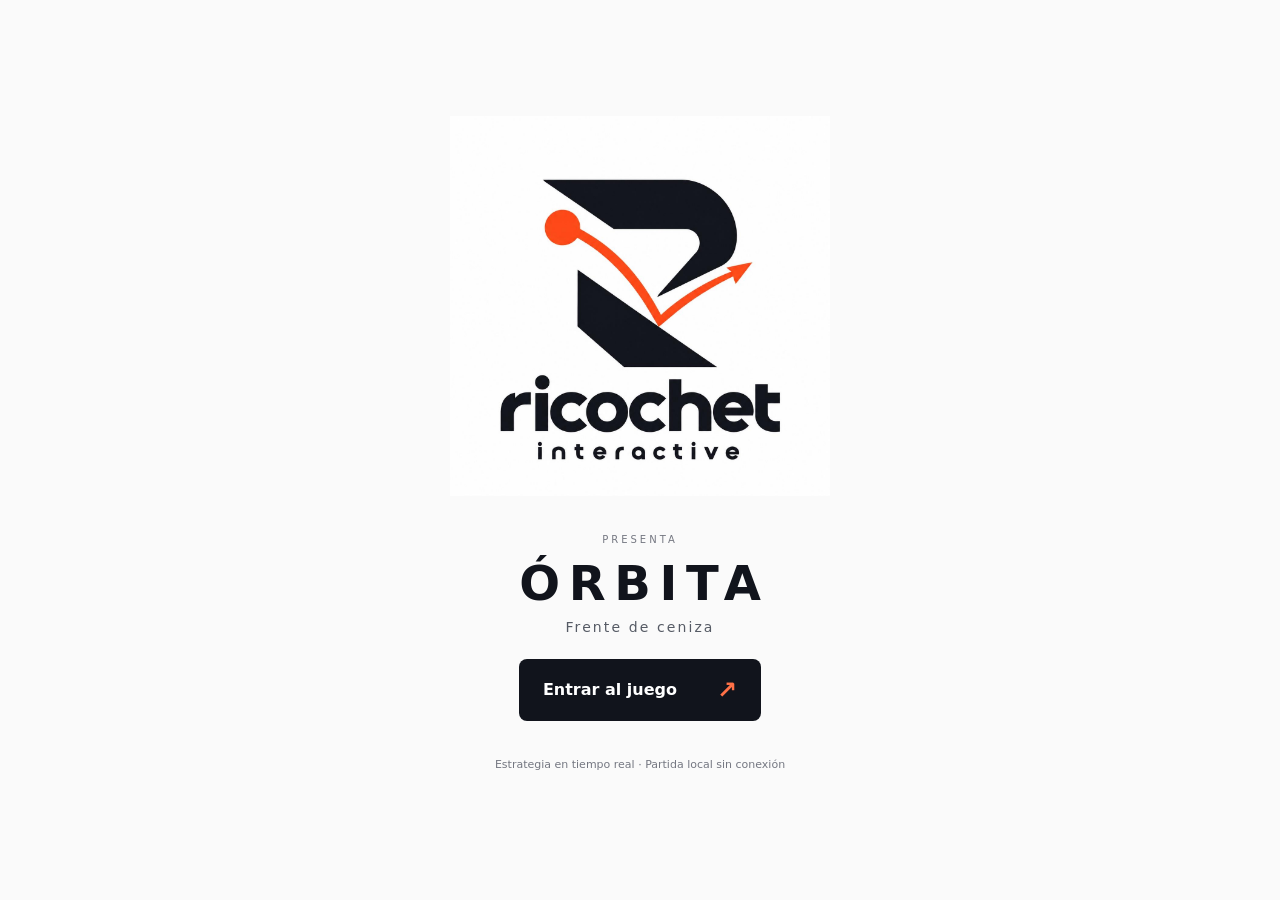
==== commit 0cb69ae6: "todo separado" ====
--- a/index.html
+++ b/index.html
@@ -1,139 +1,29 @@
 <!doctype html>
-<html lang="es"><meta charset="utf-8"><meta name="viewport" content="width=device-width,initial-scale=1">
-<title>Órbita: frente de ceniza</title>
-<style>
-:root{--bg:#091725;--panel:#14293c;--line:#45677d;--cyan:#8aefe5;--gold:#f7d484}*{box-sizing:border-box}html,body{margin:0;min-height:100%;background:var(--bg);color:#e8f5f5;font:14px system-ui,sans-serif}button{font:inherit;color:inherit;cursor:pointer}header{height:54px;display:flex;align-items:center;justify-content:space-between;padding:0 18px;background:#10283b;border-bottom:1px solid #45677d}h1{margin:0;font-size:20px;letter-spacing:.06em;color:var(--cyan)}header span{font-size:12px;color:#b5ced4}.layout{display:grid;grid-template-columns:minmax(0,1fr) 300px;gap:12px;max-width:1500px;margin:auto;padding:12px}main{position:relative;min-width:0}.field{position:relative;height:min(75vh,720px);min-height:500px;overflow:hidden;background:#18323e;border:1px solid #52788a;border-radius:12px;box-shadow:0 10px 30px #0005}#game{display:block;width:100%;height:100%;touch-action:none;cursor:crosshair}.mapbar{position:absolute;right:12px;bottom:12px;background:#102735df;border:1px solid #75bac0;border-radius:9px;padding:6px;box-shadow:0 4px 20px #0008}.mapbar span{display:block;font-size:10px;color:#b6d8d8;padding:2px}#minimap{display:block;width:180px;height:112px;touch-action:none;cursor:pointer}.view-controls{position:absolute;left:12px;bottom:12px;display:flex;gap:6px}.view-controls button{width:44px;height:44px;border-radius:10px;background:#183b50db;border:1px solid #75b7c4;font-size:24px;line-height:1}.placement{position:absolute;top:12px;left:12px;right:12px;background:#163c4ae8;border:1px solid #90e7d3;border-radius:10px;padding:12px;display:flex;align-items:center;justify-content:space-between;gap:12px;z-index:2}.placement[hidden]{display:none}.placement button{min-height:42px;padding:0 14px;border-radius:8px;background:#6b3e4b;border:1px solid #e1a9ac}.control-panel{background:var(--panel);border:1px solid var(--line);border-radius:12px;padding:14px;min-width:0}.stats{display:flex;gap:8px}.stat{display:flex;flex:1;justify-content:space-between;gap:5px;background:#203f53;border-radius:8px;padding:9px;font-size:12px}.stat strong{color:#ffdf92}.tabs{display:flex;gap:4px;margin:12px 0 8px}.tabs button{flex:1;min-height:42px;border:1px solid #4d8094;border-radius:8px;background:#25495c;font-size:12px}.tabs button.active{background:#2d787a;color:#fff;border-color:#9ae7d7}.panel-list{display:grid;grid-template-columns:1fr;gap:5px}.panel-list[hidden]{display:none}.panel-list button,.extra-actions button{min-height:47px;text-align:left;border:1px solid #4c8391;border-radius:9px;background:#21495a;padding:8px 10px}.panel-list button:hover,.extra-actions button:hover{background:#326c76}.panel-list button:disabled{opacity:.44}.panel-list p{font-size:12px;color:#acc9d0;margin:4px 2px;line-height:1.35}.extra-actions{margin-top:10px}.extra-actions button{width:100%}#restart{background:#35435a}.readout{min-height:58px;margin-top:9px;color:#c5dce0;line-height:1.4}.readout p{margin:2px 0}#status{color:#ffde95}footer{max-width:1500px;margin:auto;padding:0 14px 18px;color:#9eb8c0;font-size:12px}a{color:#9eeadd}@media(max-width:800px){:root{--deck:clamp(260px,36dvh,320px)}header{height:48px;padding:0 10px}header span{display:none}h1{font-size:17px}.layout{display:block;padding:0}main{height:calc(100dvh - 48px - var(--deck));min-height:270px}.field{height:100%;min-height:0;border-radius:0}.mapbar{right:7px;bottom:7px;padding:3px}#minimap{width:170px;height:106px}.mapbar span{display:none}.view-controls{left:7px;bottom:7px}.view-controls button{width:46px;height:46px}.control-panel{position:fixed;z-index:5;bottom:0;left:0;right:0;height:var(--deck);overflow:auto;overscroll-behavior:contain;border-radius:12px 12px 0 0;padding:9px 10px 18px;box-shadow:0 -8px 26px #0008}.stats{gap:4px}.stat{padding:6px;font-size:11px}.tabs{margin:7px 0}.tabs button{min-height:44px}.panel-list{grid-template-columns:1fr 1fr;gap:5px}.panel-list button{min-height:48px;font-size:12px;padding:5px 7px}.panel-list p{grid-column:1/-1;margin:0}.readout{min-height:0;margin-top:5px;font-size:12px}#selected{display:none}.extra-actions{margin-top:5px}.extra-actions button{min-height:42px}.placement{top:7px;left:7px;right:7px;padding:8px;font-size:12px}footer{padding-bottom:calc(var(--deck) + 12px)}}
-.faction-panel{position:absolute;z-index:4;left:50%;top:50%;transform:translate(-50%,-50%);width:min(92%,420px);padding:18px;background:#102b3df2;border:2px solid #8ce5d8;border-radius:14px;box-shadow:0 0 0 900px #061724b8,0 12px 30px #0009}.faction-panel[hidden]{display:none}.faction-panel h2{margin:0 0 8px;color:#a9f4e2}.faction-panel p{color:#c5d8df;line-height:1.4}.faction-panel button{display:block;width:100%;min-height:50px;padding:9px;margin:7px 0;background:#24566b;border:1px solid #76b9c7;border-radius:9px;text-align:left}.unit-stats{font-size:12px;color:#bde0e6;line-height:1.45}.unit-stats:empty{display:none}.unit-stats b{color:#fff0b0}.unit-stats .statline{display:flex;flex-wrap:wrap;gap:4px 10px}.panel-list button[hidden]{display:none}.panel-list button small{display:block;font-size:10px;color:#b8d3d8}@media(max-width:800px){.tabs button{font-size:11px;padding:3px}.stat{font-size:10px}.readout{max-height:85px;overflow:auto}.unit-stats{font-size:11px}}
-.enemy-legend{position:absolute;z-index:2;right:12px;top:12px;display:flex;gap:8px;padding:7px 9px;border:1px solid #6ca6af;border-radius:8px;background:#102735db;font-size:11px;pointer-events:none}.enemy-legend[hidden]{display:none}.enemy-legend span:nth-child(1){color:#ff4d58}.enemy-legend span:nth-child(2){color:#b48bff}.enemy-legend span:nth-child(3){color:#ffb526}@media(max-width:800px){.enemy-legend{right:6px;top:6px;display:grid;gap:1px;padding:5px;font-size:10px}}
-</style>
-<header><h1>ÓRBITA <small style="font-size:11px;color:#b3d4d9">FRENTE DE CENIZA</small></h1><span id="factionName">Escaramuza · Sector 07</span></header>
-<div class="layout"><main><div class="field" id="field"><canvas id="game" aria-label="Campo de batalla"></canvas><div id="placement" class="placement" hidden><strong id="placementText">Elige una posición</strong><button id="cancelBuild">Cancelar</button></div><div class="mapbar"><canvas id="minimap" width="210" height="130" aria-label="Minimapa interactivo"></canvas><span>Los puntos muestran aldeas y ejércitos; los rastros, sus movimientos.</span></div><div id="enemyLegend" class="enemy-legend"><span>● <b>Escoria</b></span><span>■ <b>Enjambre</b></span><span>◆ <b>Corsarios</b></span></div><div id="factionPanel" class="faction-panel"><h2>Elige tu facción</h2><p>Cada una cambia el modo de jugar. Puedes elegir otra al reiniciar.</p><button data-faction="colonos">🧭 Colonos · +20 % de carga · Pionero exclusivo</button><button data-faction="mecanos">⚙️ Mecanos · +20 % de salud en vehículos · Coloso exclusivo</button><button data-faction="astrales">✨ Astrales · +15 % de velocidad · Eco aéreo exclusivo</button></div><div class="view-controls"><button id="zoomOut" aria-label="Alejar vista">−</button><button id="zoomIn" aria-label="Acercar vista">+</button></div></div></main><aside class="control-panel">
-<div class="stats"><div class="stat"><span>💎</span><strong id="minerals">0</strong></div><div class="stat"><span>⚡</span><strong id="plasma">0</strong></div><div class="stat"><span>👥</span><strong id="supply">0/0</strong></div><div class="stat"><span>⏱️</span><strong id="clock">00:00</strong></div></div>
-<div class="tabs"><button data-tab="units" class="active">Unidades</button><button data-tab="buildings">Edificios</button><button data-tab="research">Mejoras</button><button data-tab="groups">Grupos</button></div>
-<div id="unitsPanel" class="panel-list"><button id="worker">🛠️ Recolector · 50</button><button id="soldier">🛡️ Guardián · 75</button><button id="scout">⚡ Explorador · 65</button><button id="medic">💚 Sanador · 90</button><button id="tank">🚜 Ariete · 170 💎 +35 ⚡</button><button id="artillery">💥 Artillería · 210 💎 +70 ⚡</button><button id="ship">🛸 Caza · 150 💎 +55 ⚡</button><button id="transport">🚁 Transporte · 130 💎 +80 ⚡</button><button id="ranger" hidden>🧭 Pionero · 100 💎 +10 ⚡</button><button id="mech" hidden>⚙️ Coloso · 210 💎 +55 ⚡</button><button id="wraith" hidden>✨ Eco · 160 💎 +65 ⚡</button><p>El cuartel entrena tropas; el taller, vehículos; el hangar, naves.</p></div>
-<div id="buildingsPanel" class="panel-list" hidden><button id="depot">📦 Depósito · 125</button><button id="barracks">🏠 Cuartel · 150</button><button id="workshop">⚙️ Taller · vehículos · 200</button><button id="tower">🎯 Torreta · 140</button><button id="refinery">⚡ Refinería · permite extraer plasma · 140 💎</button><button id="lab">🔬 Laboratorio · 180 💎 +40 ⚡</button><button id="hangar">🛸 Hangar · 200 💎 +60 ⚡</button><button id="castle">🏰 Castillo · recursos y aldeas · 190 💎</button><p>La refinería permite a los recolectores sacar plasma morado: selecciónalos y toca un cristal morado. El taller construye arietes, artillería y el Coloso. El laboratorio compra mejoras. El castillo captura yacimientos a 255 unidades y aldeas neutrales a 280. Las tropas próximas refuerzan su influencia. Una aldea aliada entrega 10 minerales cada 8 segundos mientras mantengas un castillo cerca. El plasma necesita refinería.</p></div>
-<div id="researchPanel" class="panel-list" hidden><button id="upDamage">🎯 Armamento · nivel 0/3</button><button id="upArmor">🛡️ Blindaje · nivel 0/3</button><button id="upEngine">⚡ Motores · nivel 0/3</button><p>Requiere laboratorio. Las mejoras afectan a las unidades existentes y futuras.</p></div>
-<div id="groupsPanel" class="panel-list" hidden><button id="allCombat">Seleccionar tropas</button><button id="allWorkers">Seleccionar recolectores</button><button id="loadTransport">Cargar transporte cercano</button><button id="unloadTransport">Descargar transporte</button><p id="instructions">Selecciona con clic y da órdenes con clic derecho. Arrastra para seleccionar varias unidades.</p></div>
-<div class="readout"><p id="selected">Selecciona una unidad.</p><div id="unitStats" class="unit-stats"></div><p id="status"></p></div><div class="extra-actions"><button id="restart">Reiniciar partida</button></div>
-</aside></div><footer>Objetivo: destruye las tres bases enemigas. Los rivales reúnen recursos, producen tropas y compiten por aldeas neutrales. Los castillos capturan aldeas cercanas para obtener ingresos periódicos. Agua y riscos bloquean unidades terrestres. Partida local sin conexión. Gráficos CC0 de <a href="https://kenney.nl/assets/top-down-shooter">Kenney Top-down Shooter</a> y <a href="https://kenney.nl/assets/tower-defense-top-down">Kenney Tower Defense</a> y <a href="https://kenney.nl/assets/isometric-buildings">Kenney Isometric Buildings</a>.</footer>
-<script type="application/json" id="sprite-data">{"worker":"[data-uri]","soldier":"[data-uri]","scout":"[data-uri]","medic":"[data-uri]","raider":"[data-uri]","ground":"[data-uri]","ore":"[data-uri]","base":"[data-uri]","depot":"[data-uri]","barracks":"[data-uri]","workshop":"[data-uri]","refinery":"[data-uri]","tower":"[data-uri]","tank":"[data-uri]","towerRed":"[data-uri]","brute":"[data-uri]","drone":"[data-uri]","artillery":"[data-uri]","ship":"[data-uri]","transport":"[data-uri]","plasma":"[data-uri]","lab":"[data-uri]","hangar":"[data-uri]","ranger":"[data-uri]","mech":"[data-uri]","wraith":"[data-uri]","castle":"[data-uri]"}</script>
-<script>
-(()=>{'use strict';
-const c=document.querySelector('#game'),g=c.getContext('2d'),mini=document.querySelector('#minimap'),mg=mini.getContext('2d'),$=id=>document.getElementById(id),W=2400,H=1500,T=40,COLS=W/T,ROWS=H/T;
-const sprites={};for(const [key,url] of Object.entries(JSON.parse($('sprite-data').textContent))){const image=new Image();image.src=url;sprites[key]=image}
-const miniTerrain=document.createElement('canvas');miniTerrain.width=210;miniTerrain.height=130;const terrainInk=miniTerrain.getContext('2d');const camera={x:0,y:0,zoom:1,dpr:1};let gesture=null,drag=null,pointer=null,ghost=null,mode='',faction='',seed=0,rng,terrain=[],units=[],buildings=[],nodes=[],particles=[],selected=[],ore=0,plasma=0,seconds=0,enemyTimer=0,aiTimer=0,trackTimer=0,aiBank={},aiTech={},aiPlans={},villages=[],ended=false,started=false,last=0,message='',messageUntil=0,lastUi=0;
-const color={blue:'#4ce4fb',red:'#ff4d58',violet:'#9e5bff',amber:'#ffb526'};const enemyName={red:'Escoria',violet:'Enjambre',amber:'Corsarios'};
-const spec={
-worker:{name:'Recolector',hp:70,speed:78,range:16,damage:4,rate:.9,r:11,ore:50,plasma:0,pop:1,kind:'ground'},
-soldier:{name:'Guardián',hp:130,speed:68,range:110,damage:15,rate:.72,r:13,ore:75,plasma:0,pop:1,kind:'ground',requires:'barracks',airAttack:true},
-scout:{name:'Explorador',hp:75,speed:116,range:75,damage:10,rate:.47,r:11,ore:65,plasma:0,pop:1,kind:'ground',requires:'barracks',airAttack:true},
-medic:{name:'Sanador',hp:95,speed:74,range:0,damage:0,rate:.75,r:12,ore:90,plasma:15,pop:2,kind:'ground',requires:'barracks'},
-tank:{name:'Ariete',hp:330,speed:48,range:145,damage:32,rate:1.2,r:17,ore:170,plasma:35,pop:3,kind:'vehicle',requires:'workshop'},
-artillery:{name:'Artillería',hp:155,speed:40,range:275,minRange:70,damage:48,rate:2.2,r:16,ore:210,plasma:70,pop:3,kind:'vehicle',requires:'workshop',splash:48},
-ship:{name:'Caza',hp:170,speed:128,range:130,damage:19,rate:.58,r:15,ore:150,plasma:55,pop:2,kind:'air',requires:'hangar',airAttack:true},
-transport:{name:'Transporte',hp:245,speed:106,range:0,damage:0,rate:1,r:18,ore:130,plasma:80,pop:2,kind:'air',requires:'hangar',capacity:4},
-ranger:{name:'Pionero',hp:100,speed:90,range:170,damage:16,rate:.8,r:12,ore:100,plasma:10,pop:2,kind:'ground',requires:'barracks',faction:'colonos',airAttack:true},
-mech:{name:'Coloso',hp:460,speed:43,range:145,damage:39,rate:1.25,r:19,ore:210,plasma:55,pop:4,kind:'vehicle',requires:'workshop',faction:'mecanos'},
-wraith:{name:'Eco',hp:125,speed:148,range:135,damage:17,rate:.55,r:14,ore:160,plasma:65,pop:2,kind:'air',requires:'hangar',faction:'astrales',airAttack:true},
-raider:{name:'Incursor',hp:100,speed:66,range:90,damage:11,rate:.88,r:12,ore:70,plasma:0,pop:1,kind:'ground',airAttack:true},
-brute:{name:'Demoledor',hp:215,speed:48,range:48,damage:25,rate:1.05,r:16,ore:105,plasma:0,pop:2,kind:'ground'},
-drone:{name:'Dron',hp:95,speed:115,range:105,damage:12,rate:.68,r:13,ore:100,plasma:25,pop:2,kind:'air',airAttack:true}};
-const plans={base:{name:'Núcleo',hp:1200,r:38,ore:0,plasma:0},depot:{name:'Depósito',hp:350,r:25,ore:125,plasma:0},barracks:{name:'Cuartel',hp:440,r:29,ore:150,plasma:0},refinery:{name:'Refinería',hp:340,r:25,ore:140,plasma:0},workshop:{name:'Taller',hp:540,r:30,ore:200,plasma:35,requires:'barracks'},tower:{name:'Torreta',hp:340,r:22,ore:140,plasma:0,requires:'barracks'},lab:{name:'Laboratorio',hp:400,r:27,ore:180,plasma:40,requires:'refinery'},hangar:{name:'Hangar',hp:510,r:31,ore:200,plasma:60,requires:'workshop'},castle:{name:'Castillo',hp:700,r:34,ore:190,plasma:0}};
-const role={worker:'Extrae minerales y plasma.',soldier:'Infantería capaz de atacar naves.',scout:'Reconocimiento y hostigamiento rápido.',medic:'Cura tropas y edificios cercanos.',tank:'Blindado eficaz contra edificios.',artillery:'Daño de área y alcance largo; vulnerable de cerca.',ship:'Nave de combate que atraviesa obstáculos.',transport:'Carga hasta 4 suministros de tropas terrestres.',ranger:'Tirador de largo alcance de los Colonos.',mech:'Blindado pesado de los Mecanos.',wraith:'Nave rápida de los Astrales.',raider:'Infantería enemiga.',brute:'Unidad pesada enemiga.',drone:'Nave enemiga.'};
-const research={damage:{name:'Armamento',ore:80,plasma:35,description:'+20 % daño por nivel'},armor:{name:'Blindaje',ore:90,plasma:45,description:'+15 % salud por nivel'},engine:{name:'Motores',ore:75,plasma:40,description:'+12 % velocidad por nivel'}};let upgrades={damage:0,armor:0,engine:0};
-const rand=(a,b)=>a+rng()*(b-a),dist=(a,b)=>Math.hypot(a.x-b.x,a.y-b.y),clamp=(n,a,b)=>Math.max(a,Math.min(b,n));
-function random(){let n=seed+=0x6d2b79f5;n=Math.imul(n^n>>>15,n|1);n^=n+Math.imul(n^n>>>7,n|61);return ((n^n>>>14)>>>0)/4294967296}
-function tile(x,y){let col=Math.floor(x/T),row=Math.floor(y/T);if(col<0||row<0||col>=COLS||row>=ROWS)return 'cliff';return terrain[row*COLS+col]}
-function walk(x,y){return tile(x,y)!=='water'&&tile(x,y)!=='cliff'}
-function generateMap(){terrain=[];let lakes=[{x:480,y:410,rx:145,ry:132,type:'water'},{x:1090,y:430,rx:180,ry:115,type:'water'},{x:760,y:810,rx:130,ry:140,type:'cliff'},{x:1360,y:670,rx:140,ry:115,type:'cliff'},{x:1770,y:560,rx:180,ry:145,type:'water'},{x:1880,y:1090,rx:155,ry:130,type:'cliff'},{x:930,y:1170,rx:175,ry:120,type:'water'}];for(let i=0;i<9;i++)lakes.push({x:400+rand(0,1700),y:150+rand(0,1200),rx:36+rand(0,45),ry:38+rand(0,50),type:i%2?'water':'cliff'});for(let row=0;row<ROWS;row++)for(let col=0;col<COLS;col++){let x=col*T+T/2,y=row*T+T/2,type=((col*7+row*13+Math.floor(rand(0,8)))%13<3)?'sand':'plain';for(let a of lakes){let noise=rand(-.11,.11);if(((x-a.x)/a.rx)**2+((y-a.y)/a.ry)**2<1+noise)type=a.type}if((x<390&&y>350&&y<780)||(x>1990&&((y<420)||(y>1080)))||(x>1080&&x<1430&&y<340))type='plain';terrain.push(type)}}
-function node(type,x,y,amount){let n={type,x,y,amount,owner:null,claimTeam:null,capture:0,bankTimer:0};nodes.push(n);return n}
-function placeResources(){nodes=[];let starters=[['ore',270,465],['ore',300,535],['ore',285,610],['ore',345,575],['plasma',355,700],['ore',2025,305],['ore',2040,1165],['ore',1155,225],['plasma',2100,380],['plasma',2015,1290],['plasma',1350,255]];for(let [type,x,y] of starters)node(type,x,y,850);let attempts=0;while(nodes.length<58&&attempts++<1600){let x=80+rand(0,W-160),y=80+rand(0,H-160),type=rng()<.32?'plasma':'ore';if(!walk(x,y)||nodes.some(n=>dist(n,{x,y})<85)||buildings.some(b=>dist(b,{x,y})<b.r+95)||!route({x:140,y:550},{x,y}).length)continue;node(type,x,y,450+Math.floor(rand(0,450)))}}
-function placeVillages(){villages=[];let sites=[[590,240],[780,590],[1020,1000],[1450,1050],[1650,290],[1980,790],[1080,1370],[1670,1320]];for(let [x,y] of sites){let found=null;for(let r of [0,55,100,150,200]){for(let k=0;k<16;k++){let p={x:x+Math.cos(k*Math.PI/8)*r,y:y+Math.sin(k*Math.PI/8)*r};if(p.x<70||p.y<70||p.x>W-70||p.y>H-70||!walk(p.x,p.y)||nodes.some(n=>dist(n,p)<65)||buildings.some(b=>dist(b,p)<b.r+55)||villages.some(v=>dist(v,p)<230)||!route({x:140,y:550},p).length)continue;found=p;break}if(found)break}if(found)villages.push({x:found.x,y:found.y,owner:null,claimTeam:null,capture:0,bankTimer:0,r:25})}}
-function building(type,team,x,y){let d=plans[type],b={type,team,x,y,r:d.r,hp:d.hp,max:d.hp,cool:0,queue:null,buildTime:0};buildings.push(b);return b}
-function stats(u){let d=spec[u.type],blue=u.team==='blue',levels=blue?upgrades:aiTech[u.team]||{armor:0,damage:0,engine:0},arm=levels.armor,atk=levels.damage,engine=levels.engine,vehicle=d.kind==='vehicle';return {hp:Math.round(d.hp*(1+.15*arm)*(blue&&faction==='mecanos'&&vehicle?1.2:1)),damage:Math.round(d.damage*(1+.2*atk)),speed:Math.round(d.speed*(1+.12*engine)*(blue&&faction==='astrales'?1.15:1)),range:d.range,rate:d.rate}}
-function unit(type,team,x,y){let d=spec[type],u={type,team,x,y,r:d.r,hp:d.hp,max:d.hp,cool:0,order:null,path:[],pathTarget:'',pathTime:0,carry:null,harvest:0,cargo:[],embarked:null,trail:[{x,y}]};let st=stats(u);u.hp=st.hp;u.max=st.hp;units.push(u);return u}
-function has(type){return buildings.some(b=>b.team==='blue'&&b.type===type)}
-function say(s){message=s;messageUntil=seconds+5;$('status').textContent=s}
-function supply(){return {used:units.filter(u=>u.team==='blue').reduce((sum,u)=>sum+(spec[u.type].pop||0),0),max:10+buildings.filter(b=>b.team==='blue'&&b.type==='depot').length*6}}
-function reset(){started=false;ended=false;units=[];buildings=[];nodes=[];villages=[];particles=[];selected=[];terrain=[];ore=360;plasma=0;seconds=0;enemyTimer=-28;aiTimer=0;trackTimer=0;aiBank={red:{ore:300,plasma:0},violet:{ore:300,plasma:0},amber:{ore:300,plasma:0}};aiTech={red:{damage:0,armor:0,engine:0},violet:{damage:0,armor:0,engine:0},amber:{damage:0,armor:0,engine:0}};aiPlans={red:{lastRaid:0},violet:{lastRaid:0},amber:{lastRaid:0}};lastUi=0;upgrades={damage:0,armor:0,engine:0};seed=Math.floor(Math.random()*999999999);rng=random;last=performance.now();mode='';ghost=null;$('placement').hidden=true;$('enemyLegend').hidden=false;$('factionPanel').hidden=false;$('factionName').textContent='Escaramuza · Sector 07';for(let type of ['ranger','mech','wraith'])$(type).hidden=true;generateMap();renderMiniTerrain();building('base','blue',140,550);building('tower','blue',235,435);building('base','red',2160,250);building('base','violet',2140,1260);building('base','amber',1260,155);placeResources();placeVillages();for(let team of ['red','violet','amber']){let base=buildings.find(b=>b.team===team&&b.type==='base');for(let i=0;i<2;i++){let w=unit('worker',team,base.x-47-i*17,base.y+42+i*16);aiBank[team].ore-=spec.worker.ore}}for(let i=0;i<4;i++){let u=unit('worker','blue',195+i*22,570+i*24);u.order={kind:'harvest',node:nodes[i%4]}}unit('soldier','blue',205,430);unit('soldier','blue',235,475);for(let [team,x,y,type] of [['red',2080,330,'raider'],['violet',2070,1160,'brute'],['amber',1190,260,'drone']])unit(type,team,x,y);faction='';camera.x=0;camera.y=345;clampCamera();say('Elige una facción para empezar.');updateUI()}
-function chooseFaction(value){faction=value;color.blue='#4ce4fb';started=true;$('factionPanel').hidden=true;$('factionName').textContent=({colonos:'Colonos',mecanos:'Mecanos',astrales:'Astrales'})[value]+' · Sector 07';for(let type of ['ranger','mech','wraith'])$(type).hidden=spec[type].faction!==value;for(let u of units.filter(u=>u.team==='blue')){let newMax=stats(u).hp;u.hp+=newMax-u.max;u.max=newMax}say('Facción '+$('factionName').textContent.split(' ·')[0]+' lista.');updateUI()}
-function costOK(d){return ore>=d.ore&&plasma>=(d.plasma||0)}
-function spend(d){ore-=d.ore;plasma-=d.plasma||0}
-function spawn(type){if(!started||ended)return;let d=spec[type],s=supply();if(d.faction&&d.faction!==faction){say('Esa unidad pertenece a otra facción.');return}if(d.requires&&!has(d.requires)){say('Necesitas '+plans[d.requires].name.toLowerCase()+'.');return}if(!costOK(d)){say('Faltan minerales o plasma.');return}if(s.used+d.pop>s.max){say('Faltan suministros. Construye depósitos.');return}let source=type==='worker'?buildings.find(b=>b.team==='blue'&&b.type==='base'):d.kind==='air'?buildings.find(b=>b.team==='blue'&&b.type==='hangar'):d.kind==='vehicle'?buildings.find(b=>b.team==='blue'&&b.type==='workshop'):buildings.find(b=>b.team==='blue'&&b.type==='barracks');if(!source){say('Falta el edificio de producción.');return}spend(d);let x=source.x+source.r+35,y=source.y+rand(-30,30);if(d.kind!=='air'&&!walk(x,y)){let found=false;for(let radius=source.r+35;radius<150&&!found;radius+=20)for(let i=0;i<16;i++){let a=i*Math.PI/8,px=source.x+Math.cos(a)*radius,py=source.y+Math.sin(a)*radius;if(walk(px,py)){x=px;y=py;found=true;break}}if(!found){say('No hay una salida terrestre junto al edificio.');return}}let u=unit(type,'blue',x,y);u.order={kind:'move',x:clamp(x+75,0,W),y};say(d.name+' listo.');updateUI()}
-function buyUpgrade(key){let d=research[key],level=upgrades[key];if(!has('lab')){say('Construye un laboratorio.');return}if(level>=3)return;let cost={ore:d.ore*(level+1),plasma:d.plasma*(level+1)};if(!costOK(cost)){say('Recursos insuficientes para la mejora.');return}spend(cost);upgrades[key]++;if(key==='armor')for(let u of units.filter(u=>u.team==='blue')){let newMax=stats(u).hp;u.hp+=newMax-u.max;u.max=newMax}say(d.name+' mejorado al nivel '+upgrades[key]+'.');updateUI()}
-function updateUI(){let s=supply();$('minerals').textContent=Math.floor(ore);$('plasma').textContent=Math.floor(plasma);$('supply').textContent=s.used+'/'+s.max;$('clock').textContent=String(Math.floor(seconds/60)).padStart(2,'0')+':'+String(Math.floor(seconds%60)).padStart(2,'0');let u=selected.length===1?selected[0]:null;$('selected').textContent=u?spec[u.type].name+' · '+Math.ceil(u.hp)+'/'+u.max+' PV':selected.length?selected.length+' unidades seleccionadas':'Toca una unidad para ver sus datos.';let st=u?stats(u):null;$('unitStats').innerHTML=u?'<div class="statline"><span>❤️ <b>'+Math.ceil(u.hp)+'/'+u.max+'</b></span><span>⚔️ <b>'+st.damage+'</b></span><span>🏃 <b>'+st.speed+'</b></span><span>🎯 <b>'+st.range+(spec[u.type].minRange?' (mín. '+spec[u.type].minRange+')':'')+'</b></span><span>⏱️ <b>'+st.rate+' s</b></span><span>🧭 '+(spec[u.type].kind==='air'?'Aérea':'Terrestre')+'</span>'+(u.type==='transport'?'<span>📦 '+u.cargo.length+'/4</span>':'')+'</div><div>'+role[u.type]+'</div><div>Mejoras: armamento '+upgrades.damage+' · blindaje '+upgrades.armor+' · motores '+upgrades.engine+'</div>':'';$('status').textContent=seconds<messageUntil?message:'';for(let type of ['worker','soldier','scout','medic','tank','artillery','ship','transport','ranger','mech','wraith']){let d=spec[type];$(type).disabled=!started||ended||!!(d.faction&&d.faction!==faction)||!!(d.requires&&!has(d.requires))||!costOK(d)||s.used+d.pop>s.max}for(let type of ['depot','barracks','refinery','workshop','tower','lab','hangar','castle']){let d=plans[type];$(type).disabled=!started||ended||!costOK(d)||!!(d.requires&&!has(d.requires))}for(let key of Object.keys(research)){let d=research[key],lv=upgrades[key],cost={ore:d.ore*(lv+1),plasma:d.plasma*(lv+1)};let btn=$('up'+key[0].toUpperCase()+key.slice(1));btn.innerHTML=d.name+' · nivel '+lv+'/3 <small>'+(lv===3?'Máximo':cost.ore+' 💎 + '+cost.plasma+' ⚡ · '+d.description)+'</small>';btn.disabled=!started||ended||!has('lab')||lv===3||!costOK(cost)}$('loadTransport').disabled=!selected.some(x=>x.type==='transport'||spec[x.type].kind!=='air');$('unloadTransport').disabled=!selected.some(x=>x.type==='transport'&&x.cargo.length)}
-// A* sobre celdas transitables. Las naves vuelan directamente.
-function route(from,to){let sx=clamp(Math.floor(from.x/T),0,COLS-1),sy=clamp(Math.floor(from.y/T),0,ROWS-1),gx=clamp(Math.floor(to.x/T),0,COLS-1),gy=clamp(Math.floor(to.y/T),0,ROWS-1);if(!walk(gx*T+20,gy*T+20)){let found=false;for(let r=1;r<8&&!found;r++)for(let dy=-r;dy<=r&&!found;dy++)for(let dx=-r;dx<=r;dx++){let xx=gx+dx,yy=gy+dy;if(xx>=0&&yy>=0&&xx<COLS&&yy<ROWS&&walk(xx*T+20,yy*T+20)){gx=xx;gy=yy;found=true;break}}if(!found)return []}let start=sy*COLS+sx,goal=gy*COLS+gx,open=[start],seen=new Set(),score=new Float64Array(COLS*ROWS).fill(Infinity),came=new Int32Array(COLS*ROWS).fill(-1);score[start]=0;let h=id=>Math.abs(id%COLS-gx)+Math.abs(Math.floor(id/COLS)-gy);while(open.length){open.sort((a,b)=>score[a]+h(a)-score[b]-h(b));let cur=open.shift();if(cur===goal){let points=[];while(cur!==start&&cur>=0){points.push({x:(cur%COLS+.5)*T,y:(Math.floor(cur/COLS)+.5)*T});cur=came[cur]}points.reverse();return points}if(seen.has(cur))continue;seen.add(cur);let x=cur%COLS,y=Math.floor(cur/COLS);for(let [dx,dy] of [[1,0],[-1,0],[0,1],[0,-1]]){let nx=x+dx,ny=y+dy,id=ny*COLS+nx;if(nx<0||ny<0||nx>=COLS||ny>=ROWS||!walk(nx*T+20,ny*T+20)||seen.has(id))continue;let next=score[cur]+1;if(next<score[id]){score[id]=next;came[id]=cur;open.push(id)}}}return []}
-function direct(u,x,y,stop,dt){let dx=x-u.x,dy=y-u.y,d=Math.hypot(dx,dy);if(d<=stop+2)return true;let step=Math.min(d-stop,stats(u).speed*dt);u.x=clamp(u.x+dx/d*step,u.r,W-u.r);u.y=clamp(u.y+dy/d*step,u.r,H-u.r);return false}
-function move(u,x,y,stop,dt){if(spec[u.type].kind==='air')return direct(u,x,y,stop,dt);if(dist(u,{x,y})<=stop+2)return true;if(Math.floor(u.x/T)===Math.floor(x/T)&&Math.floor(u.y/T)===Math.floor(y/T)&&walk(x,y))return direct(u,x,y,stop,dt);let goal=Math.floor(x/T)+Math.floor(y/T)*COLS;u.pathTime-=dt;if(u.pathTarget!==goal||u.pathTime<=0&&u.path.length===0){u.path=route(u,{x,y});u.pathTarget=goal;u.pathTime=1.1}if(!u.path.length)return false;let next=u.path[0];if(direct(u,next.x,next.y,3,dt))u.path.shift();return dist(u,{x,y})<=stop+2}
-function foe(a,b){return a.team!==b.team}
-function nearEnemy(o,range){return [...units,...buildings].filter(v=>v.hp>0&&!v.embarked&&foe(o,v)&&dist(o,v)<range&&(!spec[o.type]||spec[v.type]?.kind!=='air'||spec[o.type].airAttack)).sort((a,b)=>dist(o,a)-dist(o,b))[0]}
-function beam(o,t,heal=false){particles.push({x:o.x,y:o.y,tx:t.x,ty:t.y,life:.22,team:o.team,heal})}
-function fight(u,t,dt){let d=spec[u.type],st=stats(u),range=st.range+t.r;if(d.minRange&&dist(u,t)<d.minRange){u.order={kind:'move',x:clamp(u.x+(u.x-t.x)*.9,u.r,W-u.r),y:clamp(u.y+(u.y-t.y)*.9,u.r,H-u.r)};return}if(dist(u,t)>range){move(u,t.x,t.y,range*.8,dt);return}if(u.cool<=0){let dmg=st.damage*((u.type==='tank'||u.type==='mech')&&t.type in plans?1.6:1)*(u.type==='artillery'&&t.type in plans?1.4:1);t.hp-=dmg;if(d.splash)for(let other of units.filter(v=>v!==t&&v.hp>0&&foe(u,v)&&dist(v,t)<d.splash))other.hp-=dmg*.4;u.cool=d.rate;beam(u,t)}}
-function unload(ship){if(!ship||!ship.cargo.length)return false;let dropped=0;for(let passenger of [...ship.cargo]){let landing=null;for(let radius=30;radius<=115&&!landing;radius+=20)for(let i=0;i<12;i++){let a=i*Math.PI/6,p={x:ship.x+Math.cos(a)*radius,y:ship.y+Math.sin(a)*radius};if(walk(p.x,p.y)&&p.x>25&&p.y>25&&p.x<W-25&&p.y<H-25&&!buildings.some(b=>dist(b,p)<b.r+18)){landing=p;break}}if(!landing)break;passenger.x=landing.x;passenger.y=landing.y;passenger.embarked=null;passenger.order=null;passenger.path=[];ship.cargo.splice(ship.cargo.indexOf(passenger),1);dropped++}say(dropped?dropped+' unidades desembarcadas.':'Busca tierra firme para desembarcar.');return !!dropped}
-function board(u,ship){if(!ship||ship.hp<=0||ship.team!==u.team||ship.type!=='transport'||spec[u.type].kind==='air'||u.embarked)return false;let load=ship.cargo.reduce((n,p)=>n+(spec[p.type].pop||1),0),need=spec[u.type].pop||1;if(load+need>4)return false;if(dist(u,ship)>ship.r+30){u.order={kind:'board',target:ship};move(u,ship.x,ship.y,ship.r+15,.016);return true}u.embarked=ship;u.order=null;u.path=[];ship.cargo.push(u);selected=selected.filter(v=>v!==u);return true}
-function castlePower(b){return 1+Math.min(5,units.filter(u=>u.team===b.team&&!u.embarked&&dist(u,b)<115).length)*.22}
-function updateClaims(dt){for(let n of nodes){if(n.amount<=0)continue;let scores={};for(let b of buildings.filter(b=>b.type==='castle'&&b.hp>0&&!b.buildTime&&dist(b,n)<255))scores[b.team]=(scores[b.team]||0)+castlePower(b);let ranked=Object.entries(scores).sort((a,b)=>b[1]-a[1]);if(ranked.length&&(!ranked[1]||ranked[0][1]>ranked[1][1]+.12)){let team=ranked[0][0];if(team!==n.owner){if(n.claimTeam!==team){n.claimTeam=team;n.capture=0}n.capture+=dt*(2.1+ranked[0][1]*.7);if(n.capture>=100){n.owner=team;n.claimTeam=null;n.capture=0;if(team==='blue')say('Yacimiento de '+(n.type==='plasma'?'plasma':'minerales')+' capturado.')}}else{n.claimTeam=null;n.capture=0}}else if(n.claimTeam)n.capture=Math.max(0,n.capture-dt*3);
-if(n.owner&&scores[n.owner]&&n.amount>0&&(n.owner!=='blue'||n.type!=='plasma'||has('refinery'))){n.bankTimer+=dt;if(n.bankTimer>=6){n.bankTimer-=6;let amount=Math.min(n.amount,n.type==='plasma'?4:7);n.amount-=amount;if(n.owner==='blue'){if(n.type==='plasma')plasma+=amount;else ore+=amount}else aiBank[n.owner][n.type]+=amount}}}}
-// La IA usa los mismos costes de unidades y edificios; los recursos salen de minas y trabajadores.
-function updateVillages(dt){for(let v of villages){let scores={};for(let b of buildings){if(b.type!=='castle'||b.hp<=0||b.buildTime||dist(b,v)>=280)continue;scores[b.team]=(scores[b.team]||0)+castlePower(b)}let ranked=Object.entries(scores).sort((a,b)=>b[1]-a[1]);if(ranked.length&&(!ranked[1]||ranked[0][1]>ranked[1][1]+.15)){let team=ranked[0][0];if(v.owner!==team){if(v.claimTeam!==team){v.claimTeam=team;v.capture=0}v.capture+=dt*(2+ranked[0][1]*.75);if(v.capture>=100){v.owner=team;v.claimTeam=null;v.capture=0;if(team==='blue')say('Aldea aliada: +10 minerales cada 8 segundos.')}}else{v.claimTeam=null;v.capture=0}}else if(v.claimTeam)v.capture=Math.max(0,v.capture-dt*3);if(v.owner&&scores[v.owner]){v.bankTimer+=dt;while(v.bankTimer>=8){v.bankTimer-=8;if(v.owner==='blue')ore+=10;else aiBank[v.owner].ore+=10}}}}
-function aiSpend(team,item){let bank=aiBank[team];if(bank.ore<(item.ore||0)||bank.plasma<(item.plasma||0))return false;bank.ore-=item.ore||0;bank.plasma-=item.plasma||0;return true}
-function aiStructure(team,type,target){let d=plans[type],bases=buildings.filter(b=>b.team===team&&b.hp>0&&(b.type==='base'||b.type==='castle')&&!b.buildTime);if(!bases.length||aiBank[team].ore<d.ore||aiBank[team].plasma<d.plasma)return false;let spots=[];if(target){for(let radius of [70,100,140,180])for(let k=0;k<16;k++){let a=k*Math.PI/8;spots.push({x:target.x+Math.cos(a)*radius,y:target.y+Math.sin(a)*radius})}}else for(let base of bases)for(let radius of [100,155,210])for(let k=0;k<16;k++){let a=k*Math.PI/8;spots.push({x:base.x+Math.cos(a)*radius,y:base.y+Math.sin(a)*radius})}
-for(let pos of spots){if(!canPlace(type,pos,team))continue;if(type==='castle'&&target&&dist(pos,target)>(target.amount===undefined?280:255))continue;let builder=units.filter(u=>u.team===team&&u.type==='worker'&&u.hp>0&&u.order?.kind!=='build').sort((a,b)=>dist(a,pos)-dist(b,pos))[0];if(!builder||!aiSpend(team,d))return false;let b=building(type,team,pos.x,pos.y);b.buildTime=type==='castle'?24:type==='tower'?15:20;b.hp=Math.round(b.max*.45);b.builder=builder;builder.order={kind:'build',target:b};return true}return false}
-function aiQueue(team,type){let d=spec[type],workers=type==='worker',air=d.kind==='air',vehicle=d.kind==='vehicle',source=buildings.find(b=>b.team===team&&!b.buildTime&&!b.queue&&b.type===(workers?'base':air?'hangar':vehicle?'workshop':'barracks'));if(!source||!aiSpend(team,d))return false;source.queue={type,time:workers?10:air?22:vehicle?20:13};return true}
-function aiProduction(dt){for(let b of buildings){if(b.team==='blue')continue;if(b.buildTime>0){if(!b.builder||b.builder.hp<=0||b.builder.order?.kind!=='build'||b.builder.order.target!==b){b.builder=units.filter(u=>u.team===b.team&&u.type==='worker'&&u.hp>0&&u.order?.kind!=='build'&&!nearEnemy(u,105)).sort((a,z)=>dist(a,b)-dist(z,b))[0];if(b.builder)b.builder.order={kind:'build',target:b}}if(b.builder&&dist(b.builder,b)<b.r+30){b.buildTime=Math.max(0,b.buildTime-dt);if(!b.buildTime){b.hp=b.max;b.builder.order=null;b.builder=null}}continue}if(!b.queue)continue;b.queue.time-=dt;if(b.queue.time>0)continue;let type=b.queue.type,d=spec[type];let place=null;for(let radius of [b.r+35,b.r+55,b.r+80,b.r+110]){for(let k=0;k<12;k++){let a=k*Math.PI/6,p={x:b.x+Math.cos(a)*radius,y:b.y+Math.sin(a)*radius};if((d.kind==='air'||walk(p.x,p.y))&&p.x>20&&p.y>20&&p.x<W-20&&p.y<H-20){place=p;break}}if(place)break}if(!place)continue;let u=unit(type,b.team,place.x,place.y);if(type!=='worker')u.order={kind:'move',x:b.x+60,y:b.y+50};b.queue=null}}
-function aiManageWorkers(team){let workers=units.filter(u=>u.team===team&&u.type==='worker'&&u.hp>0);let home=buildings.find(b=>b.team===team&&b.type==='base');if(!home)return;for(let w of workers){let threat=nearEnemy(w,105);if(w.order?.kind==='build'&&!threat)continue;if(threat){w.order={kind:'move',x:home.x,y:home.y};continue}if(w.order?.kind==='harvest'&&w.order.node.amount>0&&(!w.order.node.owner||w.order.node.owner===team)&&!(buildings.some(b=>b.team===team&&b.type==='refinery'&&!b.buildTime)&&aiBank[team].plasma<65&&w.order.node.type==='ore'&&workers.indexOf(w)===0&&!w.carry))continue;if(w.carry){w.order={kind:'harvest',node:nodes.find(n=>n.amount>0&&(!n.owner||n.owner===team))};continue}let bank=aiBank[team],wantsPlasma=workers.indexOf(w)===0&&buildings.some(b=>b.team===team&&b.type==='refinery'&&!b.buildTime)&&bank.plasma<90;let options=nodes.filter(n=>n.amount>0&&(!n.owner||n.owner===team)&&(!wantsPlasma||n.type==='plasma')&&(!n.type.includes('plasma')||buildings.some(b=>b.team===team&&b.type==='refinery'&&!b.buildTime))&&dist(n,home)<650&&walk(n.x,n.y));options.sort((a,b)=>dist(w,a)-dist(w,b)+(a.type==='ore'&&bank.ore<130?-120:0)-(b.type==='ore'&&bank.ore<130?-120:0));if(options.length)w.order={kind:'harvest',node:options[0]}}}
-function aiThink(team){let base=buildings.find(b=>b.team===team&&b.type==='base');if(!base)return;aiManageWorkers(team);let own=buildings.filter(b=>b.team===team),active=own.filter(b=>!b.buildTime),troops=units.filter(u=>u.team===team&&u.type!=='worker'),workers=units.filter(u=>u.team===team&&u.type==='worker'),enemies=[...units,...buildings].filter(o=>o.team!==team&&o.hp>0&&dist(o,base)<310);if(workers.length+own.filter(b=>b.queue?.type==='worker').length<3&&aiBank[team].ore>=spec.worker.ore+55)aiQueue(team,'worker');if(!own.some(b=>b.type==='barracks')){aiStructure(team,'barracks');return}
-if(enemies.length>1&&own.filter(b=>b.type==='tower').length<2&&aiStructure(team,'tower',base))return;
-if(!own.some(b=>b.type==='refinery')){if(aiBank[team].ore>=plans.refinery.ore+35)aiStructure(team,'refinery');return}
-let village=villages.filter(v=>v.owner!==team&&dist(v,base)<800&&own.every(b=>b.type!=='castle'||dist(b,v)>270)).sort((a,b)=>dist(a,base)-dist(b,base))[0];if(village&&own.filter(b=>b.type==='castle').length<2){if(aiBank[team].ore>=plans.castle.ore+30&&aiStructure(team,'castle',village))return;if(aiBank[team].ore<plans.castle.ore+30&&troops.length>=2)return}let nearest=nodes.filter(n=>n.amount>100&&n.owner!==team&&dist(n,base)<750&&own.every(b=>b.type!=='castle'||dist(b,n)>220)).sort((a,b)=>dist(a,base)-dist(b,base))[0];if(nearest&&own.filter(b=>b.type==='castle').length<2&&aiBank[team].ore>=plans.castle.ore+60&&aiStructure(team,'castle',nearest))return;
-if(!own.some(b=>b.type==='workshop')&&aiBank[team].ore>=plans.workshop.ore+40&&aiBank[team].plasma>=plans.workshop.plasma+15){aiStructure(team,'workshop');return}
-if(team==='amber'&&!own.some(b=>b.type==='hangar')&&aiBank[team].ore>=plans.hangar.ore+40&&aiBank[team].plasma>=plans.hangar.plasma+15){aiStructure(team,'hangar');return}
-if(own.some(b=>b.type==='lab'&&!b.buildTime)){let levels=aiTech[team],key=levels.damage<=levels.armor?'damage':'armor',d=research[key],cost={ore:d.ore*(levels[key]+1),plasma:d.plasma*(levels[key]+1)};if(levels[key]<2&&aiSpend(team,cost)){levels[key]++;if(key==='armor')for(let u of units.filter(u=>u.team===team)){let hp=stats(u).hp;u.hp+=hp-u.max;u.max=hp}return}}else if(!own.some(b=>b.type==='lab')&&aiBank[team].ore>=plans.lab.ore+180&&aiBank[team].plasma>=plans.lab.plasma+65){aiStructure(team,'lab');return}
-let cap=12+own.filter(b=>b.type==='depot'&&!b.buildTime).length*6,used=units.filter(u=>u.team===team).reduce((n,u)=>n+(spec[u.type].pop||1),0)+own.reduce((n,b)=>n+(b.queue?spec[b.queue.type].pop||1:0),0);if(used>=cap-2&&own.filter(b=>b.type==='depot').length<2){aiStructure(team,'depot');return}if(troops.length>=12||used>=cap)return;
-let choices=team==='red'?['raider','raider','scout','tank']:team==='violet'?['brute','soldier','brute','artillery']:['drone','raider','scout','ship'],type=choices[Math.floor(seconds/9+troops.length)%choices.length];if(type==='drone'&&!active.some(b=>b.type==='hangar'))type='raider';if((type==='ship'&&!active.some(b=>b.type==='hangar'))||(type==='tank'||type==='artillery')&&!active.some(b=>b.type==='workshop'))type=team==='violet'?'brute':'raider';if(used+spec[type].pop<=cap&&!aiQueue(team,type)&&type!=='raider')aiQueue(team,team==='violet'?'brute':'raider')}
-function aiOrders(team){let base=buildings.find(b=>b.team===team&&b.type==='base');if(!base)return;let army=units.filter(u=>u.team===team&&u.type!=='worker'&&!u.embarked),danger=[...units,...buildings].filter(o=>o.team!==team&&o.hp>0&&dist(o,base)<330);if(danger.length){let target=danger.sort((a,b)=>dist(a,base)-dist(b,base))[0];for(let u of army)if(dist(u,base)<400)u.order={kind:'attackMove',x:target.x,y:target.y};return}let plan=aiPlans[team];if(army.length>=3&&seconds-plan.lastRaid>72){let rivals=buildings.filter(b=>b.team!==team&&b.team!=='blue'&&b.hp>0&&(b.type==='base'||b.type==='castle')),blue=buildings.find(b=>b.team==='blue'&&b.type==='base'),targets=seconds<170?rivals:[...rivals,...(blue?[blue]:[])];targets.sort((a,b)=>dist(base,a)-dist(base,b));let target=targets[0]||blue;if(target){let squad=army.filter(u=>!u.order||u.order.kind==='move'||dist(u,base)<330).slice(0,6);if(squad.length>=3){for(let u of squad)u.order={kind:'attackMove',x:target.x,y:target.y};plan.lastRaid=seconds}}}}
-function tick(dt){seconds+=dt;aiTimer+=dt;trackTimer+=dt;if(trackTimer>=.55){trackTimer=0;for(let u of units){if(u.embarked)continue;u.trail.push({x:u.x,y:u.y});if(u.trail.length>7)u.trail.shift()}}updateClaims(dt);updateVillages(dt);aiProduction(dt);if(aiTimer>=8){aiTimer=0;for(let team of ['red','violet','amber']){aiThink(team);aiOrders(team)}}
-for(let b of buildings){if(b.type!=='tower'||b.hp<=0||b.buildTime)continue;b.cool-=dt;let t=nearEnemy(b,170);if(t&&b.cool<=0){t.hp-=18;b.cool=.8;beam(b,t)}}
-for(let u of units){if(u.hp<=0||u.embarked)continue;u.cool=Math.max(0,u.cool-dt);let o=u.order;if(u.type==='worker'&&o?.kind==='build'){if(o.target.hp>0&&o.target.buildTime>0)move(u,o.target.x,o.target.y,o.target.r+20,dt);else u.order=null;continue}if(o?.kind==='board'){if(!board(u,o.target))u.order=null;continue}
-if(u.type==='worker'&&o?.kind==='harvest'){let n=o.node,home=buildings.filter(b=>b.team===u.team&&(b.type==='base'||b.type==='castle')&&!b.buildTime).sort((a,b)=>dist(u,a)-dist(u,b))[0],refinery=buildings.some(b=>b.team===u.team&&b.type==='refinery'&&!b.buildTime);if(!home||!n||(!u.carry&&n.amount<=0)||(!u.carry&&n.owner&&n.owner!==u.team)||(!u.carry&&n.type==='plasma'&&!refinery)){u.order=null;continue}if(u.carry){if(move(u,home.x,home.y,home.r+20,dt)){let amount=u.carry.amount,bank=u.team==='blue'?null:aiBank[u.team];if(bank)bank[u.carry.type]+=amount;else if(u.carry.type==='ore')ore+=amount;else plasma+=amount;u.carry=null}}else if(move(u,n.x,n.y,23,dt)){u.harvest+=dt;if(u.harvest>=.9){u.carry={type:n.type,amount:Math.min(n.type==='plasma'?8:12,n.amount)*(u.team==='blue'&&faction==='colonos'?1.2:1)};n.amount-=Math.ceil(u.carry.amount/(u.team==='blue'&&faction==='colonos'?1.2:1));u.harvest=0}}continue}
-if(u.type==='medic'){let ally=[...units,...buildings].filter(v=>v.team===u.team&&v!==u&&v.hp>0&&v.hp<v.max&&!v.embarked&&dist(u,v)<100).sort((a,b)=>a.hp/a.max-b.hp/b.max)[0];if(ally&&u.cool<=0){ally.hp=Math.min(ally.max,ally.hp+18);u.cool=.75;beam(u,ally,true)}if(o?.kind==='move'||o?.kind==='attackMove')if(move(u,o.x,o.y,4,dt))u.order=null;continue}
-if(u.type==='transport'){if(o?.kind==='move'||o?.kind==='attackMove')if(move(u,o.x,o.y,4,dt))u.order=null;continue}
-let target=o?.kind==='attack'&&o.target.hp>0?o.target:null;if(target&&spec[target.type]?.kind==='air'&&!spec[u.type].airAttack)target=null;if(!target)target=nearEnemy(u,u.team==='blue'?150:160);if(target){fight(u,target,dt);continue}if(o?.kind==='move'||o?.kind==='attackMove')if(move(u,o.x,o.y,4,dt))u.order=null}
-for(let u of units.filter(u=>u.type==='transport'&&u.hp<=0))for(let passenger of u.cargo)passenger.hp=0;units=units.filter(u=>u.hp>0);buildings=buildings.filter(b=>b.hp>0);selected=selected.filter(u=>u.hp>0&&!u.embarked);particles=particles.filter(p=>(p.life-=dt)>0);if(!has('base')||!buildings.some(b=>b.type==='base'&&b.team!=='blue')){ended=true;say(has('base')?'¡Victoria! Las tres bases enemigas han caído.':'Derrota: tu núcleo ha caído.');messageUntil=Infinity}if(seconds-lastUi>.2||ended){lastUi=seconds;updateUI()}}
-function viewW(){return c.clientWidth/camera.zoom}function viewH(){return c.clientHeight/camera.zoom}
-function clampCamera(){camera.x=clamp(camera.x,0,Math.max(0,W-viewW()));camera.y=clamp(camera.y,0,Math.max(0,H-viewH()))}
-function focus(x,y){camera.x=x-viewW()/2;camera.y=y-viewH()/2;clampCamera()}
-function resizeCanvas(){let r=c.getBoundingClientRect();camera.dpr=Math.min(window.devicePixelRatio||1,2);c.width=Math.max(1,Math.round(r.width*camera.dpr));c.height=Math.max(1,Math.round(r.height*camera.dpr));if(!camera.initialized){camera.zoom=matchMedia('(max-width:800px)').matches?1.08:Math.max(.7,Math.min(r.width/900,r.height/600));camera.initialized=true}clampCamera()}
-function setZoom(value){let x=camera.x+viewW()/2,y=camera.y+viewH()/2;camera.zoom=clamp(value,.65,1.9);focus(x,y)}
-function sprite(key,x,y,w,h){let im=sprites[key];if(im&&im.complete&&im.naturalWidth){g.drawImage(im,x-w/2,y-h/2,w,h);return true}return false}
-function grid(){let left=Math.max(0,Math.floor(camera.x/T)-1),right=Math.min(COLS-1,Math.ceil((camera.x+viewW())/T)+1),top=Math.max(0,Math.floor(camera.y/T)-1),bottom=Math.min(ROWS-1,Math.ceil((camera.y+viewH())/T)+1);for(let row=top;row<=bottom;row++)for(let col=left;col<=right;col++){let type=terrain[row*COLS+col],x=col*T,y=row*T;g.fillStyle=type==='water'?'#1c6077':type==='cliff'?'#6d7780':type==='sand'?'#747267':'#2c5f57';g.fillRect(x,y,T+1,T+1);if(type==='water'){g.strokeStyle='#85d6df55';g.lineWidth=2;g.beginPath();g.moveTo(x+6,y+21);g.quadraticCurveTo(x+20,y+17,x+34,y+21);g.stroke()}else if(type==='cliff'){g.fillStyle='#abb1a377';g.beginPath();g.moveTo(x+5,y+31);g.lineTo(x+19,y+7);g.lineTo(x+34,y+33);g.fill()}else{g.globalAlpha=.12;sprite('ground',x+20,y+20,40,40);g.globalAlpha=1}}}
-function bar(o,w){g.fillStyle='#091c20';g.fillRect(o.x-w/2,o.y-o.r-17,w,5);g.fillStyle=color[o.team];g.fillRect(o.x-w/2,o.y-o.r-17,w*clamp(o.hp/o.max,0,1),5)}
-function drawBuilding(b){g.fillStyle='#071824aa';g.beginPath();g.ellipse(b.x,b.y+b.r*.62,b.r*1.35,b.r*.55,0,0,7);g.fill();g.strokeStyle=color[b.team];g.lineWidth=5;g.beginPath();g.ellipse(b.x,b.y+b.r*.55,b.r*1.3,b.r*.56,0,0,7);g.stroke();sprite(b.type==='tower'&&b.team==='red'?'towerRed':b.type,b.x,b.y-b.r*.2,b.r*2.95,b.r*2.56);if(b.type==='castle'){g.strokeStyle=color[b.team]+'66';g.lineWidth=2;g.beginPath();g.arc(b.x,b.y,255,0,Math.PI*2);g.stroke()}if(b.type==='base'&&b.team!=='blue'){g.fillStyle=color[b.team];g.font='bold 17px system-ui';g.textAlign='center';g.fillText(enemyName[b.team],b.x,b.y-b.r-33)}g.fillStyle='#effff8';g.font='bold 16px system-ui';g.textAlign='center';g.textBaseline='middle';g.fillText(({base:'⌂',depot:'▣',barracks:'⚑',workshop:'⚙',tower:'',refinery:'◆',lab:'✣',hangar:'✈',castle:'♜'})[b.type],b.x,b.y+b.r*.6);bar(b,b.r*2)}
-function drawUnit(u){if(u.embarked)return;g.fillStyle='#091b22aa';g.beginPath();g.ellipse(u.x,u.y+u.r*.7,u.r*1.5,u.r*.65,0,0,7);g.fill();let size=spec[u.type].kind==='air'?51:spec[u.type].kind==='vehicle'?51:45;sprite(u.type,u.x,u.y,size,size);g.strokeStyle=selected.includes(u)?'#fff499':color[u.team];g.lineWidth=selected.includes(u)?4:2.5;g.beginPath();if(u.team==='violet')g.rect(u.x-u.r-9,u.y-u.r-9,(u.r+9)*2,(u.r+9)*2);else if(u.team==='amber'){g.moveTo(u.x,u.y-u.r-12);g.lineTo(u.x+u.r+12,u.y);g.lineTo(u.x,u.y+u.r+12);g.lineTo(u.x-u.r-12,u.y);g.closePath()}else g.arc(u.x,u.y,u.r+10,0,7);g.stroke();if(spec[u.type].kind==='air'){g.fillStyle=color[u.team];g.beginPath();g.arc(u.x,u.y+u.r+13,3,0,7);g.fill()}if(u.carry){g.fillStyle=u.carry.type==='plasma'?'#e9a5ff':'#a5f2ff';g.fillRect(u.x-5,u.y-27,10,7)}bar(u,Math.max(30,u.r*2.3))}
-function renderMiniTerrain(){terrainInk.fillStyle='#27544f';terrainInk.fillRect(0,0,210,130);for(let row=0;row<ROWS;row++)for(let col=0;col<COLS;col++){let type=terrain[row*COLS+col];if(type==='water'||type==='cliff'){terrainInk.fillStyle=type==='water'?'#267a99':'#9aa09b';terrainInk.fillRect(col/COLS*210,row/ROWS*130,210/COLS+1,130/ROWS+1)}}}
-function drawMini(){mg.drawImage(miniTerrain,0,0);for(let n of nodes){if(n.amount<=0)continue;mg.fillStyle=n.owner?color[n.owner]:n.type==='plasma'?'#dc9bf8':'#96e6ef';mg.fillRect(n.x/W*210-2,n.y/H*130-2,4,4)}for(let v of villages){mg.fillStyle=v.owner?color[v.owner]:'#f9e5a0';mg.beginPath();mg.arc(v.x/W*210,v.y/H*130,3.8,0,7);mg.fill()}for(let b of buildings){mg.fillStyle=color[b.team];b.team==='violet'?mg.fillRect(b.x/W*210-5,b.y/H*130-5,10,10):b.team==='amber'?(mg.beginPath(),mg.moveTo(b.x/W*210,b.y/H*130-6),mg.lineTo(b.x/W*210+6,b.y/H*130+5),mg.lineTo(b.x/W*210-6,b.y/H*130+5),mg.fill()):mg.fillRect(b.x/W*210-4,b.y/H*130-4,8,8)}for(let u of units){if(u.embarked)continue;mg.strokeStyle=color[u.team]+'99';mg.lineWidth=1.5;if(u.trail.length>1){mg.beginPath();mg.moveTo(u.trail[0].x/W*210,u.trail[0].y/H*130);for(let q of u.trail.slice(1))mg.lineTo(q.x/W*210,q.y/H*130);mg.lineTo(u.x/W*210,u.y/H*130);mg.stroke()}mg.fillStyle=color[u.team];mg.beginPath();mg.arc(u.x/W*210,u.y/H*130,u.team==='blue'?3:4.5,0,Math.PI*2);mg.fill()}mg.strokeStyle='#fff3ae';mg.lineWidth=2;mg.strokeRect(camera.x/W*210+1,camera.y/H*130+1,Math.max(2,viewW()/W*210-2),Math.max(2,viewH()/H*130-2))}
-function canPlace(type,p,team='blue'){let d=plans[type],homes=buildings.filter(b=>b.team===team&&b.hp>0&&(b.type==='base'||b.type==='castle')),supported=type==='castle'?homes.some(b=>dist(b,p)<420)||units.some(u=>u.team===team&&u.type==='worker'&&!u.embarked&&dist(u,p)<160):homes.some(b=>dist(b,p)<390);if(!supported||p.x<d.r+10||p.y<d.r+10||p.x>W-d.r-10||p.y>H-d.r-10)return false;for(let dy=-d.r;dy<=d.r;dy+=T/2)for(let dx=-d.r;dx<=d.r;dx+=T/2)if(!walk(p.x+dx,p.y+dy))return false;return !buildings.some(b=>dist(b,p)<b.r+d.r+15)&&!villages.some(v=>dist(v,p)<d.r+v.r+12)&&!nodes.some(n=>n.amount>0&&dist(n,p)<d.r+22)}
-function draw(){g.setTransform(1,0,0,1,0,0);g.fillStyle='#0d202d';g.fillRect(0,0,c.width,c.height);let scale=camera.dpr*camera.zoom;g.setTransform(scale,0,0,scale,-camera.x*scale,-camera.y*scale);grid();for(let n of nodes){if(n.amount<=0||n.x<camera.x-50||n.x>camera.x+viewW()+50||n.y<camera.y-50||n.y>camera.y+viewH()+50)continue;g.fillStyle=n.owner?color[n.owner]:(n.type==='plasma'?'#ab67d2':'#60b6cc');g.beginPath();g.arc(n.x,n.y,22,0,7);g.fill();if(n.claimTeam){g.strokeStyle=color[n.claimTeam];g.lineWidth=5;g.beginPath();g.arc(n.x,n.y,26,-Math.PI/2,-Math.PI/2+n.capture/100*Math.PI*2);g.stroke()}sprite(n.type==='plasma'?'plasma':'ore',n.x,n.y,37,37);g.strokeStyle=n.type==='plasma'?'#efbbff':'#b8ffff';g.lineWidth=2;g.stroke()}for(let v of villages){g.fillStyle=v.owner?color[v.owner]:'#ecd498';g.beginPath();g.arc(v.x,v.y,29,0,7);g.fill();sprite('depot',v.x,v.y-4,67,58);g.fillStyle='#142b34';g.fillRect(v.x-18,v.y+17,36,18);g.fillStyle='#fff';g.font='bold 12px system-ui';g.textAlign='center';g.fillText('ALDEA',v.x,v.y+30);if(v.claimTeam){g.strokeStyle=color[v.claimTeam];g.lineWidth=4;g.beginPath();g.arc(v.x,v.y,34,-Math.PI/2,-Math.PI/2+v.capture/100*7);g.stroke()}}for(let b of buildings)drawBuilding(b);for(let u of units)drawUnit(u);for(let p of particles){g.strokeStyle=p.heal?'#b1ffc5':color[p.team];g.lineWidth=3;g.beginPath();g.moveTo(p.x,p.y);g.lineTo(p.tx,p.ty);g.stroke()}if(drag&&pointer&&gesture?.type==='mouse'&&!mode){g.strokeStyle='#b8fff1';g.fillStyle='#74ecdd33';g.lineWidth=2;let x=Math.min(drag.x,pointer.x),y=Math.min(drag.y,pointer.y),w=Math.abs(drag.x-pointer.x),h=Math.abs(drag.y-pointer.y);if(w>8&&h>8){g.fillRect(x,y,w,h);g.strokeRect(x,y,w,h)}}if(mode&&ghost){let ok=canPlace(mode,ghost),d=plans[mode];g.strokeStyle=ok?'#9dffb4':'#ff948b';g.fillStyle=ok?'#61f09a66':'#f2666680';g.lineWidth=4;g.beginPath();g.arc(ghost.x,ghost.y,d.r+9,0,7);g.fill();g.stroke();g.globalAlpha=.75;sprite(mode,ghost.x,ghost.y,d.r*2.2,d.r*2.2);g.globalAlpha=1;g.fillStyle=ok?'#e7ffce':'#ffe1d8';g.font='bold 16px system-ui';g.textAlign='center';g.fillText(ok?'TOCA PARA CONSTRUIR':'ZONA BLOQUEADA',ghost.x,ghost.y-d.r-24);g.textAlign='left'}if(ended){g.setTransform(1,0,0,1,0,0);g.fillStyle='#091826c7';g.fillRect(0,0,c.width,c.height);g.fillStyle='#fff';g.font='bold 38px system-ui';g.textAlign='center';g.fillText(has('base')?'VICTORIA':'DERROTA',c.width/2,c.height/2);g.textAlign='left'}drawMini()}
-function frame(now){let dt=Math.min((now-last)/1000,.05);last=now;if(started&&!ended)tick(dt);draw();requestAnimationFrame(frame)}
-function pos(e){let r=c.getBoundingClientRect();return {x:clamp((e.clientX-r.left)/camera.zoom+camera.x,0,W),y:clamp((e.clientY-r.top)/camera.zoom+camera.y,0,H)}}
-function hit(p,touch=false){let pad=touch?Math.max(17,23/camera.zoom):5;return [...units.filter(u=>!u.embarked),...buildings].filter(o=>dist(o,p)<o.r+pad).sort((a,b)=>(dist(a,p)-a.r*.4)-(dist(b,p)-b.r*.4))[0]}
-function order(p,touch=false){if(!started||ended||!selected.length)return;let t=hit(p,touch),n=nodes.filter(n=>n.amount>0&&dist(n,p)<(touch?30:21)).sort((a,b)=>dist(a,p)-dist(b,p))[0];if(n?.owner&&n.owner!=='blue'){say('Yacimiento controlado por '+enemyName[n.owner]+'. Captúralo con un castillo.');return}if(n?.type==='plasma'&&!has('refinery')){say('Construye una refinería para extraer plasma.');return}let boarded=0;for(let u of [...selected]){if(t?.type==='transport'&&t.team==='blue'&&u!==t&&spec[u.type].kind!=='air'){if(board(u,t))boarded++;continue}if(n&&u.type==='worker')u.order={kind:'harvest',node:n};else if(t&&foe(u,t)&&u.type!=='medic'&&u.type!=='transport')u.order={kind:'attack',target:t};else u.order={kind:'attackMove',x:p.x+rand(-12,12),y:p.y+rand(-12,12)};u.pathTarget=''}say(boarded?'Embarcando '+boarded+' unidades.':n?'Extrayendo '+(n.type==='plasma'?'plasma.':'minerales.'):t&&foe({team:'blue'},t)?'Objetivo marcado.':'Orden de movimiento enviada.');updateUI()}
-function setMode(type){mode=type;$('placement').hidden=!type;$('enemyLegend').hidden=!!type;if(type){let home=buildings.find(b=>b.team==='blue'&&b.type==='base');$('placementText').textContent='Construir '+plans[type].name+' · toca una zona verde';if(home){focus(home.x+95,home.y);ghost={x:home.x+145,y:home.y-110}}}else ghost=null}
-function place(type,p){let d=plans[type];if(!canPlace(type,p)){ghost=p;say('Zona ocupada, inaccesible o lejos del núcleo. Busca el círculo verde.');return}if(!costOK(d)||d.requires&&!has(d.requires)){say('Faltan recursos o el edificio previo.');setMode('');return}spend(d);building(type,'blue',p.x,p.y);setMode('');say(d.name+' construido.');updateUI()}
-function selectAt(p,e,touch){let t=hit(p,touch),village=villages.find(v=>dist(v,p)<34),resource=nodes.some(n=>n.amount>0&&dist(n,p)<30);if(!t&&village&&!selected.length){say('Aldea '+(village.owner?village.owner==='blue'?'aliada':'de '+enemyName[village.owner]:'neutral')+' · un castillo cercano la captura · +10 minerales/8 s.');updateUI();return}if(!t&&resource&&!selected.length){let n=nodes.find(n=>n.amount>0&&dist(n,p)<30);say((n.type==='plasma'?'Plasma':'Minerales')+' · '+Math.ceil(n.amount)+' disponibles'+(n.owner?' · control: '+(n.owner==='blue'?'tú':enemyName[n.owner]):' · sin dueño'));updateUI();return}if(touch&&selected.length&&(resource||t&&foe({team:'blue'},t)||t?.type==='transport'&&t.team==='blue'&&selected.some(u=>spec[u.type].kind!=='air')))order(p,true);else if(t?.team==='blue'&&t.type in spec){selected=e.shiftKey?[...new Set([...selected,t])]:[t];say(spec[t.type].name+' seleccionado. Mira sus estadísticas abajo.')}else if(touch&&selected.length)order(p,true);else if(t&&t.team!=='blue'){say(enemyName[t.team]+' · '+(spec[t.type]?.name||plans[t.type]?.name)+' · '+Math.ceil(t.hp)+' PV'+(t.buildTime?' · en obras ('+Math.ceil(t.buildTime)+' s)':'')+(t.type==='base'?' · '+units.filter(u=>u.team===t.team&&u.type==='worker').length+' obreros · '+Math.floor(aiBank[t.team].ore)+' minerales · '+Math.floor(aiBank[t.team].plasma)+' plasma':''));selected=[]}else selected=[];updateUI()}
-c.addEventListener('pointerdown',e=>{if(e.button!==0||!started)return;c.setPointerCapture(e.pointerId);let p=pos(e);drag=p;pointer=p;gesture={type:e.pointerType,screenX:e.clientX,screenY:e.clientY,startX:e.clientX,startY:e.clientY,moved:false};if(mode)ghost=p});
-c.addEventListener('pointermove',e=>{if(!gesture)return;if(mode){ghost=pos(e);return}let dx=e.clientX-gesture.screenX,dy=e.clientY-gesture.screenY;if(gesture.type!=='mouse'&&Math.hypot(e.clientX-gesture.startX,e.clientY-gesture.startY)>9){gesture.moved=true;camera.x-=dx/camera.zoom;camera.y-=dy/camera.zoom;clampCamera()}else pointer=pos(e);gesture.screenX=e.clientX;gesture.screenY=e.clientY});
-c.addEventListener('pointerup',e=>{if(!gesture)return;let p=pos(e),size=drag?dist(drag,p):0;if(mode){ghost=p;if(!gesture.moved)place(mode,p)}else if(gesture.type==='mouse'&&size>8){let found=units.filter(u=>u.team==='blue'&&!u.embarked&&u.x>=Math.min(drag.x,p.x)&&u.x<=Math.max(drag.x,p.x)&&u.y>=Math.min(drag.y,p.y)&&u.y<=Math.max(drag.y,p.y));selected=e.shiftKey?[...new Set([...selected,...found])]:found}else if(!gesture.moved)selectAt(p,e,gesture.type!=='mouse');drag=null;pointer=null;gesture=null;updateUI()});
-c.addEventListener('pointercancel',()=>{drag=null;pointer=null;gesture=null});c.addEventListener('contextmenu',e=>{e.preventDefault();order(pos(e))});window.addEventListener('keydown',e=>{if(e.key==='Escape'){setMode('');selected=[];updateUI()}});
-mini.addEventListener('pointerdown',e=>{let r=mini.getBoundingClientRect();focus((e.clientX-r.left)/r.width*W,(e.clientY-r.top)/r.height*H);if(mode)ghost={x:camera.x+viewW()/2,y:camera.y+viewH()/2}});
-for(let type of ['worker','soldier','scout','medic','tank','artillery','ship','transport','ranger','mech','wraith'])$(type).onclick=()=>spawn(type);for(let type of ['depot','barracks','refinery','workshop','tower','lab','hangar','castle'])$(type).onclick=()=>{setMode(type);say('Toca una zona verde del mapa para construir.')};for(let key of Object.keys(research))$('up'+key[0].toUpperCase()+key.slice(1)).onclick=()=>buyUpgrade(key);
-$('loadTransport').onclick=()=>{let ship=selected.find(u=>u.type==='transport')||units.find(u=>u.team==='blue'&&u.type==='transport'&&!u.embarked);if(!ship){say('Primero crea un transporte.');return}let list=selected.filter(u=>u!==ship&&spec[u.type].kind!=='air');if(!list.length)list=units.filter(u=>u.team==='blue'&&spec[u.type].kind!=='air'&&!u.embarked&&dist(u,ship)<110).slice(0,4);let count=0;for(let u of list)if(board(u,ship))count++;say(count?'Embarcando '+count+' unidades.':'Acerca las tropas al transporte o libera espacio.');updateUI()};
-$('unloadTransport').onclick=()=>{let ship=selected.find(u=>u.type==='transport');if(ship)unload(ship);else say('Selecciona un transporte.');updateUI()};
-$('allCombat').onclick=()=>{selected=units.filter(u=>u.team==='blue'&&u.type!=='worker'&&!u.embarked);say(selected.length+' tropas seleccionadas.');updateUI()};$('allWorkers').onclick=()=>{selected=units.filter(u=>u.team==='blue'&&u.type==='worker'&&!u.embarked);say(selected.length+' recolectores seleccionados.');updateUI()};
-for(let button of document.querySelectorAll('[data-faction]'))button.onclick=()=>chooseFaction(button.dataset.faction);for(let button of document.querySelectorAll('[data-tab]'))button.onclick=()=>{for(let other of document.querySelectorAll('[data-tab]'))other.classList.toggle('active',other===button);for(let id of ['units','buildings','research','groups'])$(id+'Panel').hidden=id!==button.dataset.tab};
-$('restart').onclick=reset;$('cancelBuild').onclick=()=>{setMode('');say('Construcción cancelada.')};$('zoomIn').onclick=()=>setZoom(camera.zoom*1.25);$('zoomOut').onclick=()=>setZoom(camera.zoom/1.25);
-if(matchMedia('(pointer:coarse)').matches)$('instructions').textContent='Toca una unidad y luego un destino o recurso. Arrastra para mover la cámara. Toca el minimapa para saltar. Toca un transporte con tropas seleccionadas para cargarlas.';
-window.addEventListener('resize',resizeCanvas);resizeCanvas();reset();requestAnimationFrame(frame)
-})();
-</script></html>
+<html lang="es">
+<head>
+  <meta charset="utf-8">
+  <meta name="viewport" content="width=device-width, initial-scale=1">
+  <meta name="theme-color" content="#11141c">
+  <title>Ricochet Interactive · Órbita</title>
+  <link rel="stylesheet" href="css/intro.css">
+  <script defer src="js/intro.js"></script>
+</head>
+<body>
+  <main class="intro">
+    <div class="brand" aria-label="Ricochet Interactive">
+      <img id="brandImage" alt="Ricochet Interactive" hidden>
+      <div id="brandFallback" class="brand-type">
+        <span class="brand-name">ricochet<span class="brand-dot">.</span></span>
+        <span class="brand-caption">interactive</span>
+      </div>
+    </div>
+    <div class="game-title">
+      <p class="eyebrow">PRESENTA</p>
+      <h1>ÓRBITA</h1>
+      <p class="subtitle">Frente de ceniza</p>
+    </div>
+    <a class="play" href="game.html">Entrar al juego <span aria-hidden="true">↗</span></a>
+    <p class="note">Estrategia en tiempo real · Partida local sin conexión</p>
+  </main>
+</body>
+</html>
--- a/css/intro.css
+++ b/css/intro.css
@@ -0,0 +1,56 @@
+:root {
+  color-scheme: light;
+  font-family: system-ui, sans-serif;
+  color: #11141c;
+  background: #fafafa;
+}
+* { box-sizing: border-box; }
+body { margin: 0; }
+.intro {
+  min-height: 100vh;
+  min-height: 100svh;
+  display: flex;
+  flex-direction: column;
+  align-items: center;
+  justify-content: center;
+  gap: 24px;
+  padding: 32px 20px;
+  text-align: center;
+}
+.brand { width: min(74vw, 380px); animation: reveal 1s ease-out both; }
+.brand img { width: 100%; max-height: 46svh; object-fit: contain; }
+[hidden] { display: none !important; }
+.brand-type { padding: 45px 0; }
+.brand-name { display: block; font-size: clamp(48px, 11vw, 80px); font-weight: 900; letter-spacing: -.07em; }
+.brand-dot { color: #ff4c17; }
+.brand-caption { display: block; text-transform: lowercase; letter-spacing: .45em; padding-left: .45em; font-size: 16px; font-weight: 600; }
+.game-title { animation: reveal 1s .2s ease-out both; }
+.eyebrow { color: #747781; font-size: 10px; letter-spacing: .3em; }
+h1 { margin: 8px 0; font-size: clamp(32px, 7vw, 48px); letter-spacing: .18em; padding-left: .18em; }
+.subtitle { margin: 0; color: #565b65; font-size: 14px; letter-spacing: .15em; }
+.play {
+  display: inline-flex;
+  align-items: center;
+  justify-content: space-between;
+  gap: 40px;
+  padding: 17px 24px;
+  min-height: 54px;
+  background: #11141c;
+  color: #fff;
+  border-radius: 8px;
+  text-decoration: none;
+  font-weight: 600;
+  animation: reveal 1s .4s ease-out both;
+  transition: background .2s, transform .2s;
+}
+.play span { color: #ff7147; font-size: 24px; }
+.play:hover { background: #2a2e38; transform: translateY(-2px); }
+.play:focus-visible { outline: 3px solid #ff4c17; outline-offset: 5px; }
+.note { color: #747781; font-size: 11px; line-height: 1.6; }
+@keyframes reveal {
+  from { opacity: 0; transform: translateY(20px) scale(.97); }
+  to { opacity: 1; transform: translateY(0) scale(1); }
+}
+@media (prefers-reduced-motion: reduce) {
+  *, *::before, *::after { animation: none !important; transition: none !important; }
+}
